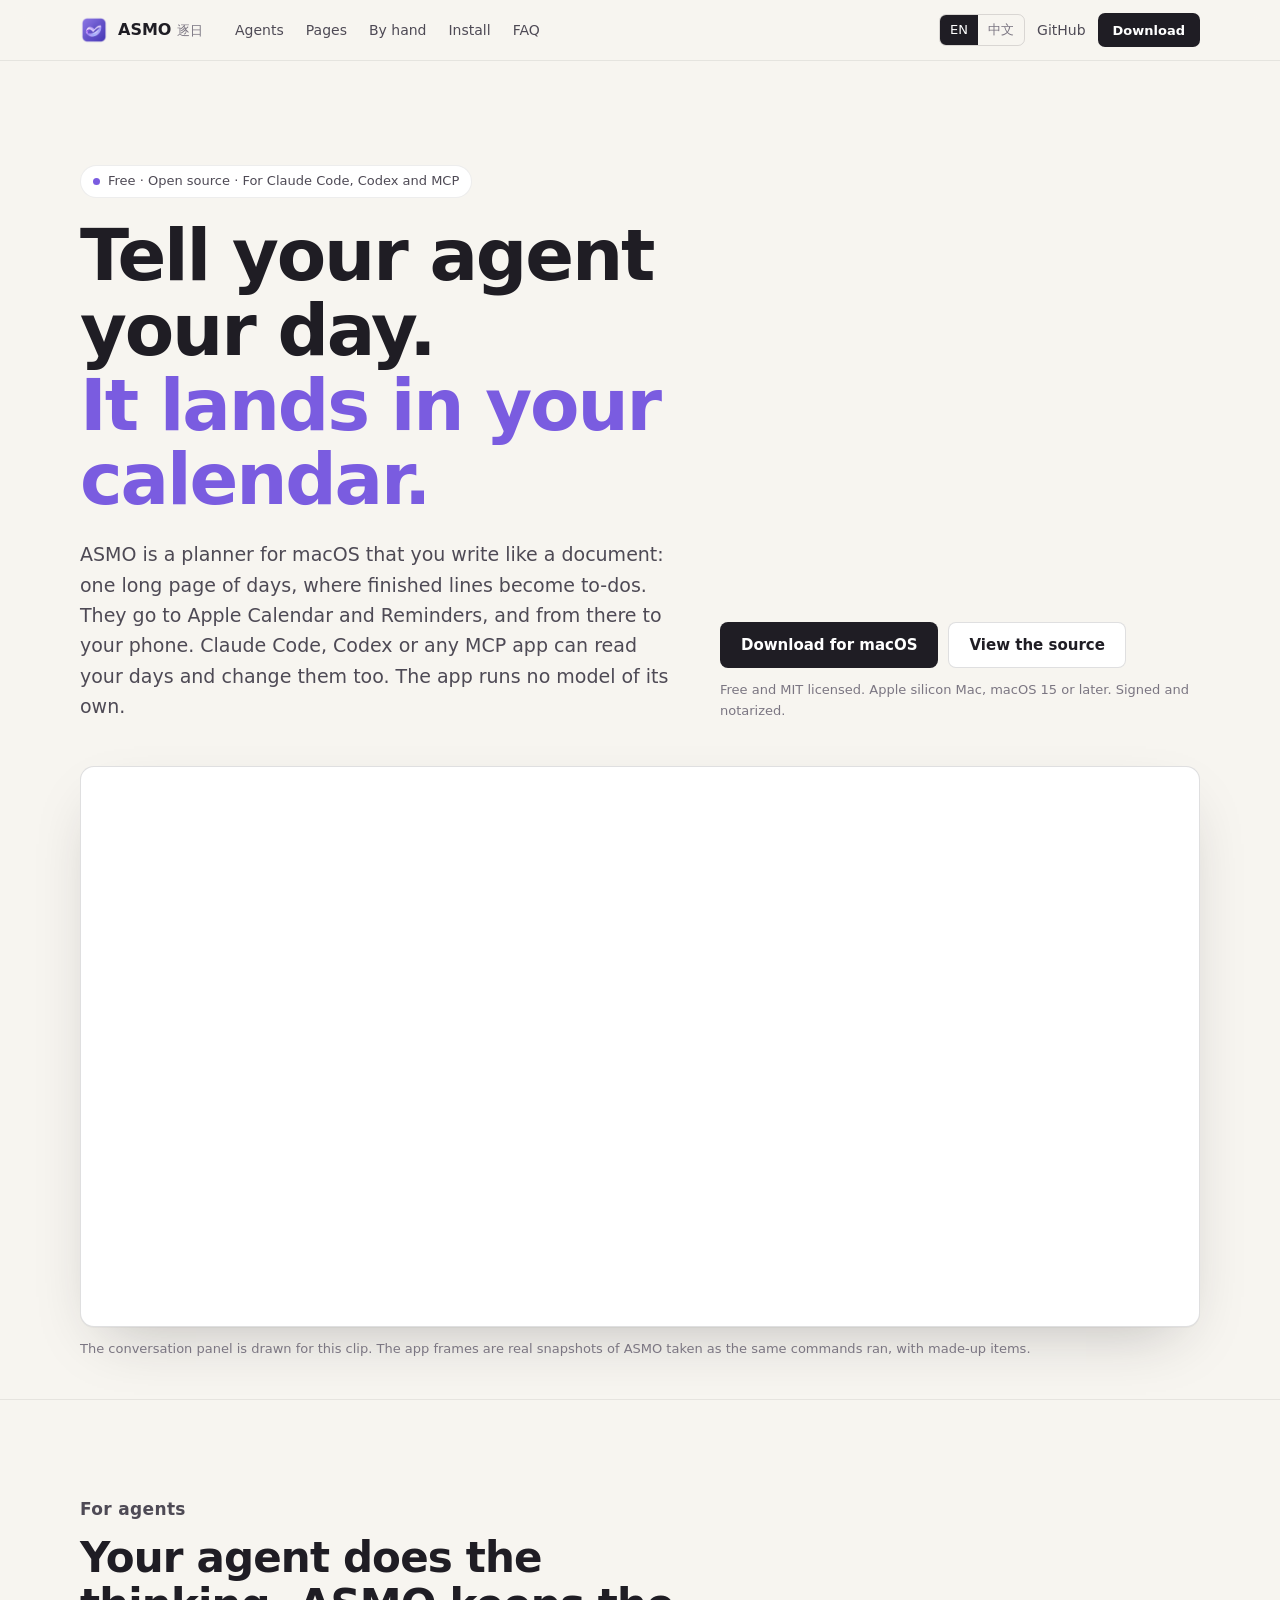
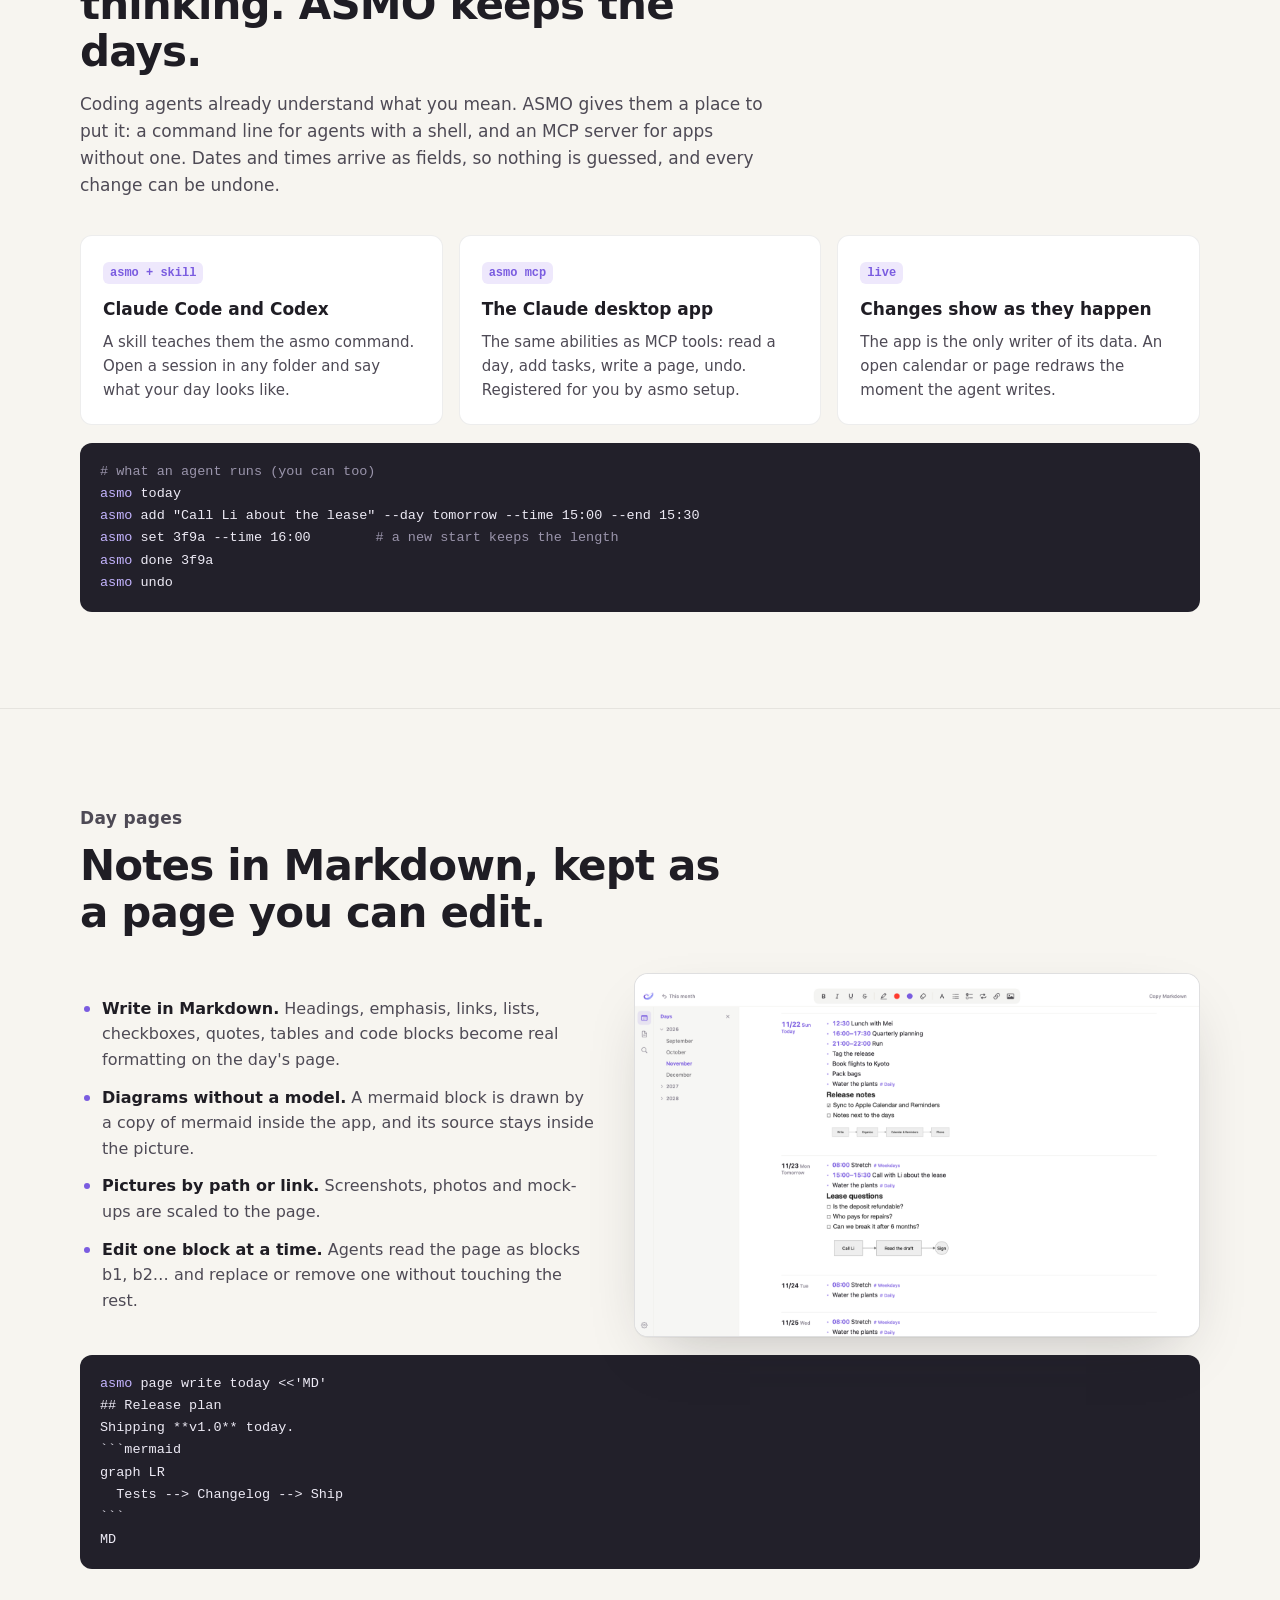
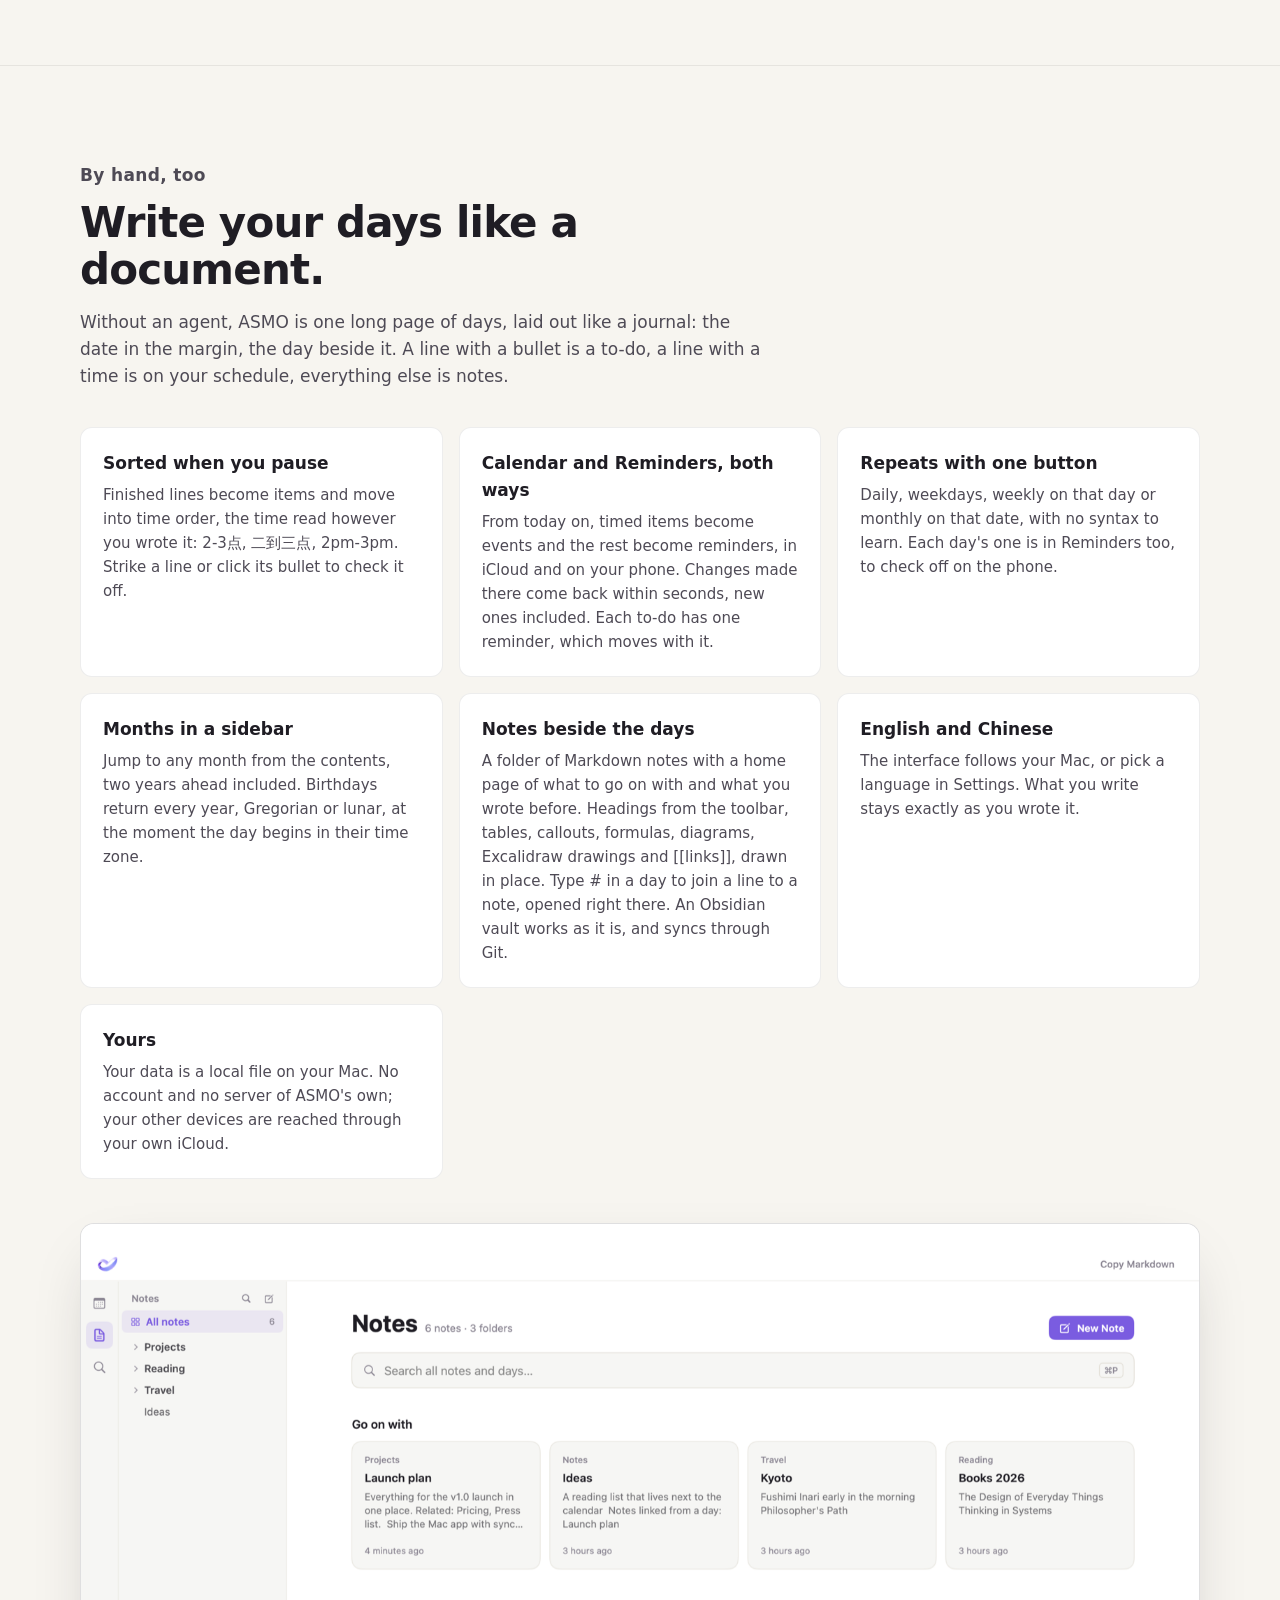
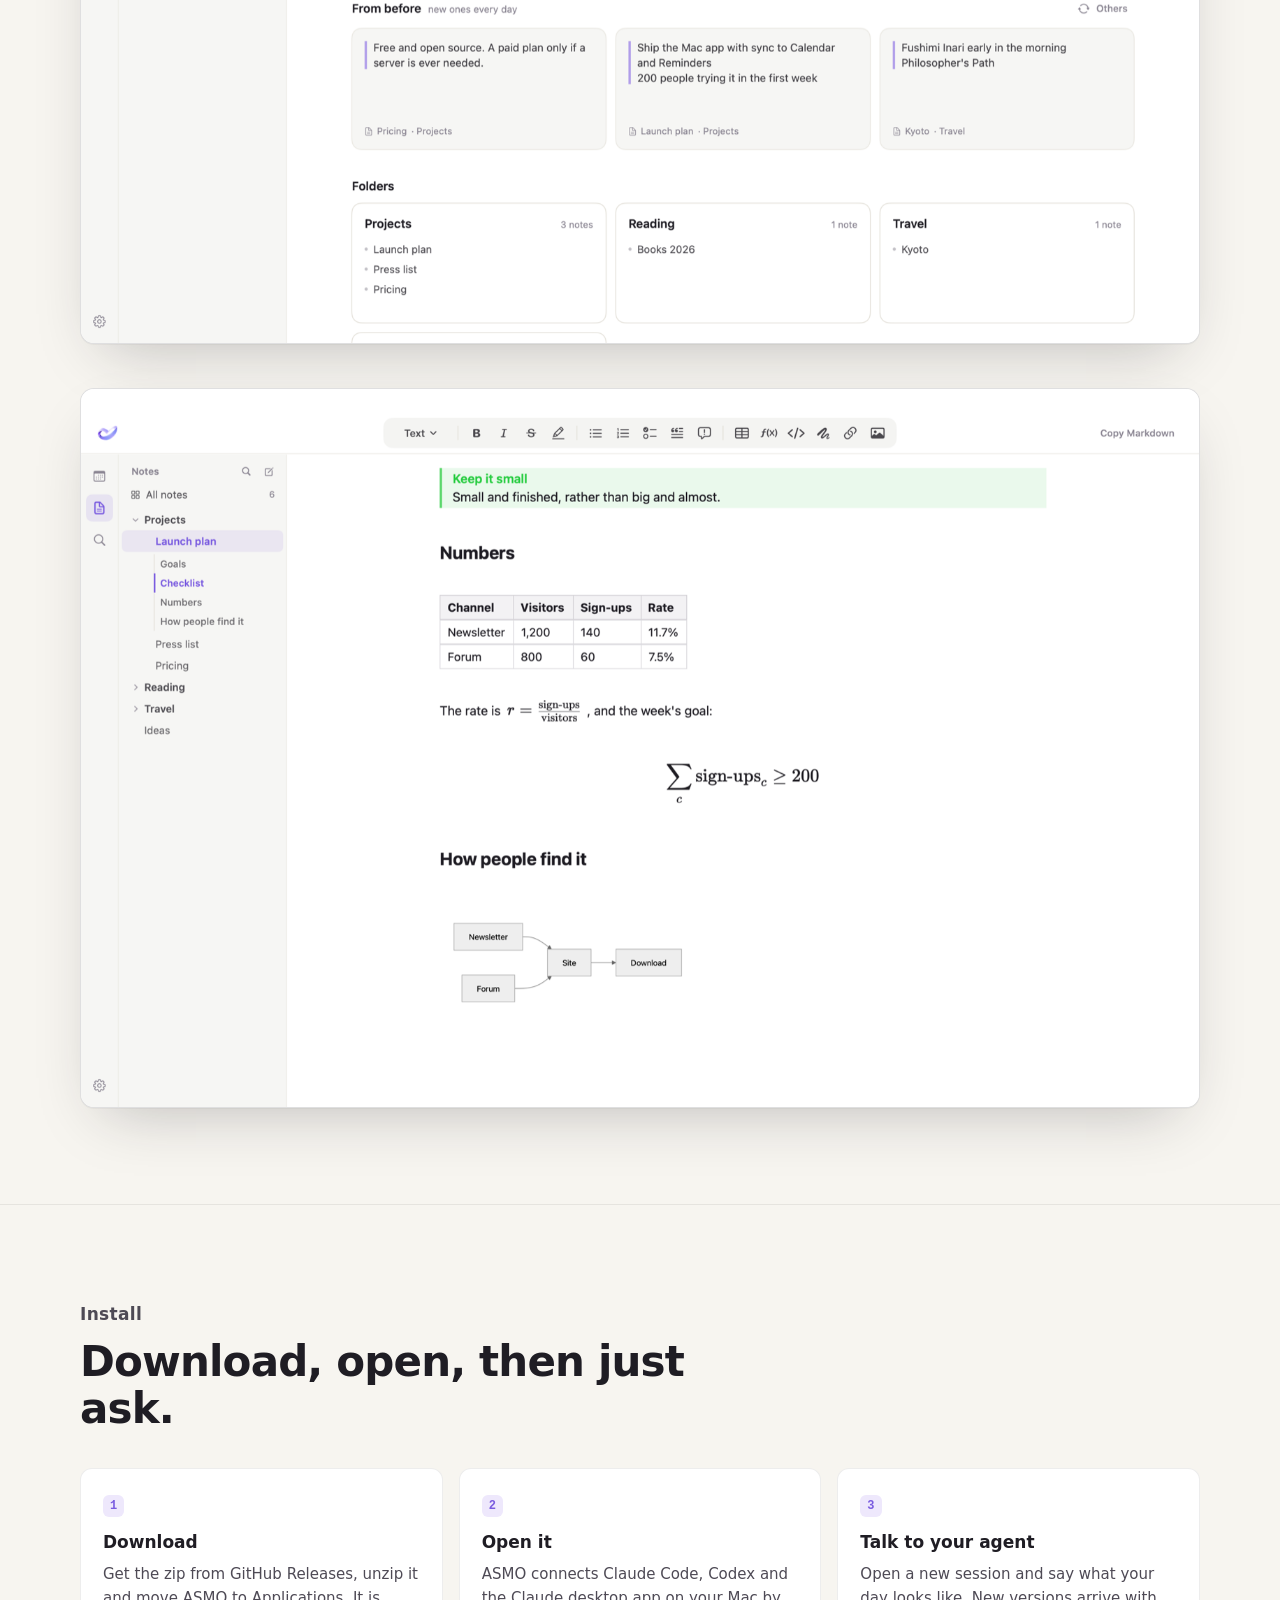
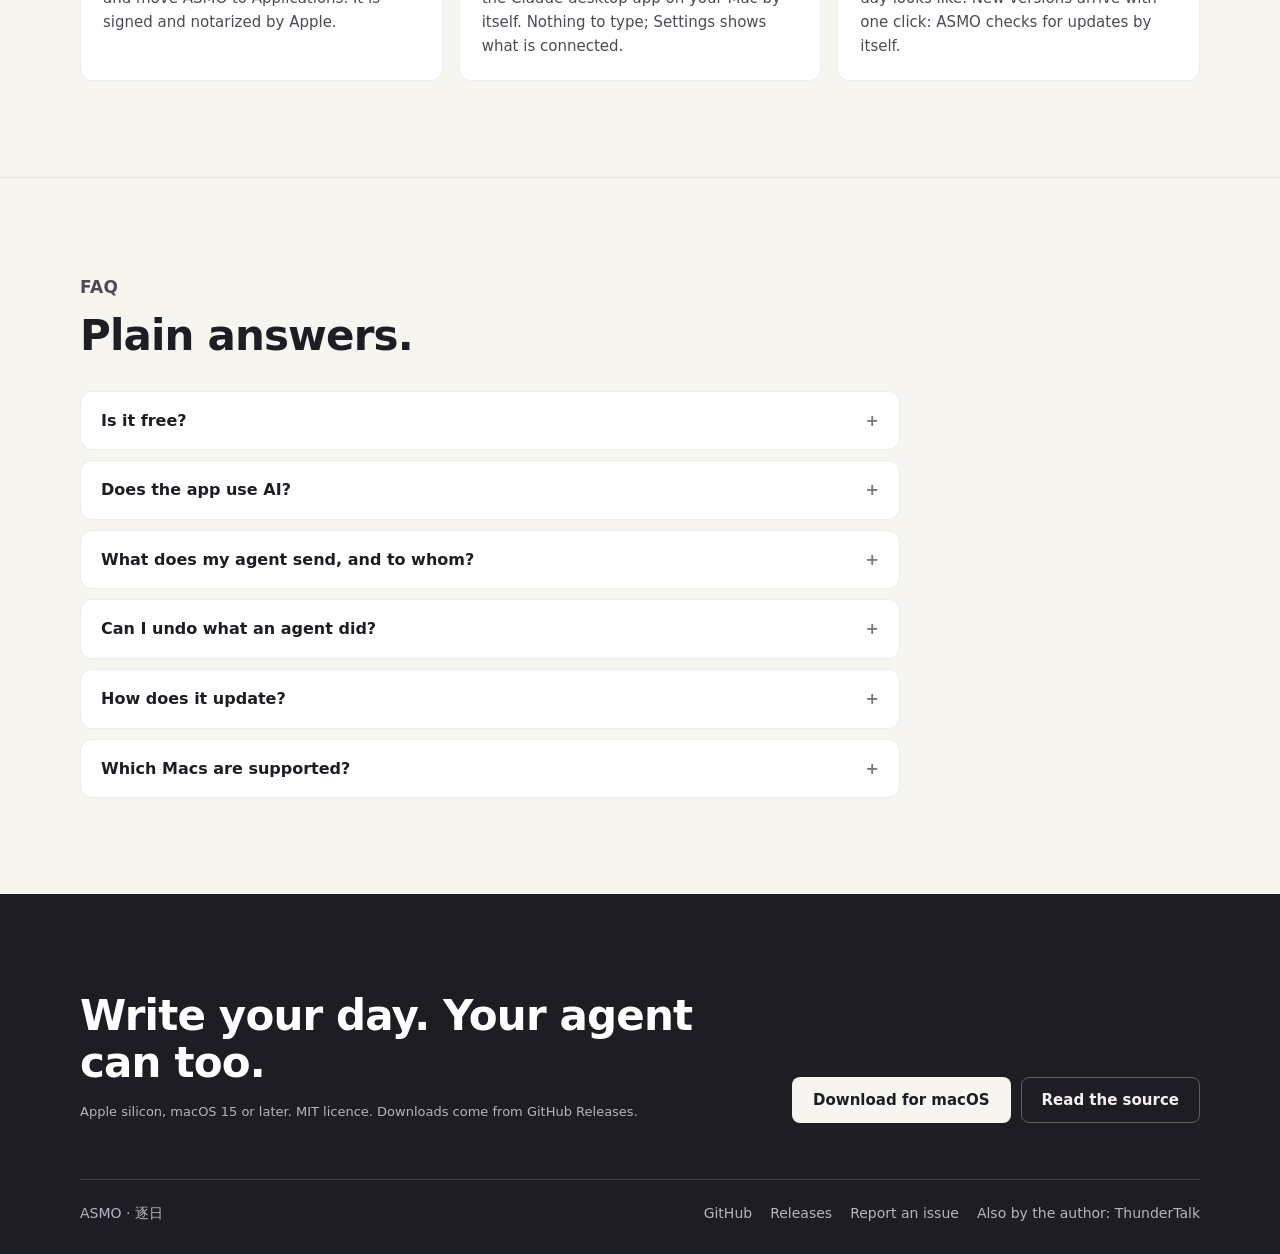
==== docs/index.html @ d94d0963 "Version 2.7 Co-Authored-By: Claude Opus 5.5 <noreply@anthropic.com>" ====
<!DOCTYPE html>
<html lang="en">
<head>
  <meta charset="UTF-8" />
  <meta name="viewport" content="width=device-width, initial-scale=1.0, viewport-fit=cover" />
  <meta name="theme-color" content="#F7F5F0" />
  <meta name="color-scheme" content="light" />

  <title>ASMO · 逐日 — the planner your coding agent can use</title>
  <meta name="description" content="ASMO (逐日) is a free, open-source planner for macOS that you write like a document and that Claude Code, Codex and other agents can read and change through a command line and an MCP server. To-dos sync both ways with Apple Calendar and Reminders. No account, no server of its own, no model inside the app." />
  <link rel="canonical" href="https://realallensong.github.io/ASMO/" />
  <meta name="robots" content="index, follow" />

  <meta property="og:type" content="website" />
  <meta property="og:url" content="https://realallensong.github.io/ASMO/" />
  <meta property="og:locale" content="en_US" />
  <meta property="og:locale:alternate" content="zh_CN" />
  <meta property="og:title" content="ASMO · 逐日 — the planner your coding agent can use" />
  <meta property="og:description" content="Write your days like a document, or tell Claude Code or Codex. To-dos land in Apple Calendar and Reminders, and on your phone. Free and open source for macOS." />
  <meta property="og:image" content="https://realallensong.github.io/ASMO/assets/og.png" />
  <meta property="og:image:width" content="1200" />
  <meta property="og:image:height" content="630" />
  <meta name="twitter:card" content="summary_large_image" />
  <meta name="twitter:title" content="ASMO · 逐日 — the planner your coding agent can use" />
  <meta name="twitter:description" content="A free, open-source macOS planner written like a document, synced with Apple Calendar and Reminders, with a CLI and an MCP server for agents." />
  <meta name="twitter:image" content="https://realallensong.github.io/ASMO/assets/og.png" />

  <link rel="icon" type="image/png" href="assets/icon.png" />
  <link rel="apple-touch-icon" href="assets/icon.png" />

  <script type="application/ld+json">
  {
    "@context": "https://schema.org",
    "@type": "SoftwareApplication",
    "name": "ASMO (逐日)",
    "operatingSystem": "macOS",
    "applicationCategory": "ProductivityApplication",
    "description": "A free, open-source calendar and to-do list for macOS that coding agents can read and change through the asmo command line and an MCP server.",
    "url": "https://realallensong.github.io/ASMO/",
    "downloadUrl": "https://github.com/realAllenSong/ASMO/releases/latest",
    "license": "https://opensource.org/licenses/MIT",
    "offers": { "@type": "Offer", "price": "0", "priceCurrency": "USD" },
    "author": { "@type": "Person", "name": "Allen Song", "url": "https://github.com/realAllenSong" },
    "sameAs": ["https://github.com/realAllenSong/ASMO"]
  }
  </script>

  <style>
    :root {
      --bg: #F7F5F0;
      --card: #FFFFFF;
      --well: #EFECE5;
      --ink: #1F1D24;
      --t2: #4E4A55;
      --t3: #7B7682;
      --line-1: rgba(31,29,36,0.08);
      --line-2: rgba(31,29,36,0.14);
      --accent: #7A5CE0;
      --accent-soft: #EEE8FC;
      --sans: -apple-system, BlinkMacSystemFont, "SF Pro Text", "Helvetica Neue", "PingFang SC", "Segoe UI", system-ui, sans-serif;
      --serif: Charter, "Iowan Old Style", Georgia, "Songti SC", "STSong", serif;
      --mono: "SF Mono", ui-monospace, Menlo, Consolas, monospace;
      --gutter: clamp(16px, 5vw, 48px);
    }
    * { box-sizing: border-box; margin: 0; padding: 0; }
    html { scroll-behavior: smooth; scroll-padding-top: 76px; -webkit-text-size-adjust: 100%; }
    body { background: var(--bg); color: var(--ink); font: 400 16px/1.6 var(--sans); -webkit-font-smoothing: antialiased; overflow-x: clip; }
    ::selection { background: var(--accent-soft); }
    a { color: inherit; }
    img, video { max-width: 100%; height: auto; display: block; }
    .hero-row > *, .split > *, .grid > *, .close-row > * { min-width: 0; }
    pre { max-width: 100%; }
    button { font: inherit; color: inherit; cursor: pointer; background: none; border: 0; }
    :focus-visible { outline: 2px solid var(--accent); outline-offset: 3px; border-radius: 4px; }
    .wrap { width: min(1120px, calc(100% - 2 * var(--gutter))); margin-inline: auto; }
    code, .mono { font-family: var(--mono); font-size: 0.92em; }

    .btn { display: inline-flex; align-items: center; justify-content: center; gap: 9px; height: 46px; padding: 0 20px;
      border-radius: 8px; border: 1px solid transparent; font: 600 15px/1 var(--sans); text-decoration: none; white-space: nowrap; }
    .btn-sm { height: 34px; padding: 0 14px; font-size: 13px; border-radius: 7px; }
    .btn-ink { background: var(--ink); color: #fff; }
    .btn-ink:hover { background: #33303b; }
    .btn-line { background: var(--card); border-color: var(--line-2); }
    .btn-line:hover { border-color: rgba(31,29,36,0.3); }

    .nav { position: sticky; top: 0; z-index: 20; background: rgba(247,245,240,0.86); backdrop-filter: saturate(1.4) blur(12px);
      -webkit-backdrop-filter: saturate(1.4) blur(12px); border-bottom: 1px solid var(--line-1); }
    .nav-in { display: flex; align-items: center; gap: 24px; height: 60px; }
    .brand { display: flex; align-items: center; gap: 10px; font-weight: 700; text-decoration: none; }
    .brand img { width: 28px; height: 28px; border-radius: 7px; }
    .brand small { font-weight: 500; color: var(--t3); }
    .links { display: flex; gap: 22px; margin-left: 8px; }
    .links a { text-decoration: none; color: var(--t2); font-size: 14px; }
    .links a:hover { color: var(--ink); }
    .nav-r { margin-left: auto; display: flex; align-items: center; gap: 12px; }
    .lang { display: flex; border: 1px solid var(--line-2); border-radius: 7px; overflow: hidden; }
    .lang button { padding: 5px 10px; font-size: 13px; color: var(--t3); }
    .lang button[aria-pressed="true"] { background: var(--ink); color: #fff; }
    .gh { font-size: 14px; color: var(--t2); text-decoration: none; }
    @media (max-width: 820px) { .links, .gh { display: none; } }
    @media (max-width: 480px) { .brand small { display: none; } .nav-in { gap: 12px; } .nav-r { gap: 8px; } }

    .hero { padding: clamp(48px, 9vw, 104px) 0 40px; }
    .eyebrow { display: inline-flex; gap: 8px; align-items: center; font-size: 13px; color: var(--t2); background: var(--card);
      border: 1px solid var(--line-1); border-radius: 999px; padding: 5px 12px; }
    .eyebrow i { width: 7px; height: 7px; border-radius: 50%; background: var(--accent); }
    h1 { font: 700 clamp(38px, 6.4vw, 72px)/1.04 var(--sans); letter-spacing: -0.03em; margin: 20px 0 22px; max-width: 15ch; }
    h1 em { display: block; font-style: normal; color: var(--accent); }
    .hero-row { display: grid; grid-template-columns: 1.25fr 1fr; gap: 40px; align-items: end; }
    .lede { font-size: clamp(17px, 1.6vw, 19px); color: var(--t2); max-width: 56ch; }
    .cta { display: flex; flex-direction: column; gap: 12px; align-items: flex-start; }
    .cta-btns { display: flex; gap: 10px; flex-wrap: wrap; }
    .fine { font-size: 13px; color: var(--t3); }
    @media (max-width: 820px) { .hero-row { grid-template-columns: 1fr; gap: 24px; } }
    .shot { margin-top: 44px; border-radius: 14px; overflow: hidden; border: 1px solid var(--line-2);
      box-shadow: 0 1px 0 rgba(31,29,36,0.04), 0 24px 60px -24px rgba(31,29,36,0.28); background: var(--card); }
    figcaption { font-size: 13px; color: var(--t3); margin-top: 12px; }

    .sec { padding: clamp(56px, 8vw, 96px) 0; border-top: 1px solid var(--line-1); }
    .kicker { font-size: 13px; font-weight: 600; color: var(--accent); letter-spacing: 0.02em; }
    h2 { font: 700 clamp(28px, 3.6vw, 42px)/1.12 var(--sans); letter-spacing: -0.02em; margin: 10px 0 16px; max-width: 22ch; }
    .sec > .wrap > p { color: var(--t2); max-width: 64ch; font-size: 17px; }
    .grid { display: grid; grid-template-columns: repeat(3, 1fr); gap: 16px; margin-top: 36px; }
    .grid.two { grid-template-columns: 1fr 1fr; }
    @media (max-width: 900px) { .grid, .grid.two { grid-template-columns: 1fr; } }
    .card { background: var(--card); border: 1px solid var(--line-1); border-radius: 12px; padding: 22px; }
    .card h3 { font-size: 17px; margin-bottom: 6px; }
    .card p { color: var(--t2); font-size: 15px; }
    .step { font: 600 12px/1 var(--mono); color: var(--accent); background: var(--accent-soft); border-radius: 6px; padding: 5px 7px; display: inline-block; margin-bottom: 12px; }
    pre { background: #22202a; color: #EDEAF5; border-radius: 12px; padding: 18px 20px; overflow-x: auto; font: 13.5px/1.65 var(--mono); margin-top: 18px; }
    pre .c { color: #9A94AB; }
    pre .k { color: #C4B4FF; }
    .split { display: grid; grid-template-columns: 1fr 1.1fr; gap: 40px; align-items: center; margin-top: 36px; }
    @media (max-width: 900px) { .split { grid-template-columns: 1fr; } }
    .list { list-style: none; display: grid; gap: 12px; }
    .list li { padding-left: 22px; position: relative; color: var(--t2); }
    .list li::before { content: ""; position: absolute; left: 4px; top: 10px; width: 6px; height: 6px; border-radius: 50%; background: var(--accent); }
    .list b { color: var(--ink); }

    details { background: var(--card); border: 1px solid var(--line-1); border-radius: 12px; padding: 16px 20px; }
    details + details { margin-top: 10px; }
    summary { cursor: pointer; font-weight: 600; list-style: none; }
    summary::-webkit-details-marker { display: none; }
    summary::after { content: "+"; float: right; color: var(--t3); }
    details[open] summary::after { content: "–"; }
    details p { color: var(--t2); margin-top: 10px; }
    .faq { margin-top: 32px; max-width: 820px; }

    .close { background: var(--ink); color: #F4F0F6; padding: clamp(56px, 8vw, 88px) 0 32px; }
    .close h2 { color: #fff; }
    .close .fine { color: #B8B2C4; }
    .close .btn-ink { background: #F7F5F0; color: var(--ink); }
    .close .btn-line { background: transparent; color: #F4F0F6; border-color: rgba(244,240,246,0.3); }
    .close-row { display: flex; justify-content: space-between; align-items: flex-end; gap: 28px; flex-wrap: wrap; }
    .foot { display: flex; justify-content: space-between; gap: 20px; flex-wrap: wrap; margin-top: 56px; padding-top: 22px;
      border-top: 1px solid rgba(244,240,246,0.14); font-size: 14px; color: #B8B2C4; }
    .foot nav { display: flex; gap: 18px; flex-wrap: wrap; }
    .foot a { text-decoration: none; }
    .foot a:hover { color: #fff; }
  </style>
</head>
<body>
  <header class="nav">
    <div class="wrap nav-in">
      <a class="brand" href="#top"><img src="assets/icon.png" alt="" /><span>ASMO <small>逐日</small></span></a>
      <nav class="links" aria-label="Sections">
        <a href="#agents" data-i18n="nav.agents">Agents</a>
        <a href="#pages" data-i18n="nav.pages">Pages</a>
        <a href="#calendar" data-i18n="nav.calendar">By hand</a>
        <a href="#install" data-i18n="nav.install">Install</a>
        <a href="#faq" data-i18n="nav.faq">FAQ</a>
      </nav>
      <div class="nav-r">
        <div class="lang" role="group" aria-label="Language / 语言">
          <button type="button" data-lang="en" aria-pressed="true">EN</button>
          <button type="button" data-lang="zh" aria-pressed="false" lang="zh-CN">中文</button>
        </div>
        <a class="gh" href="https://github.com/realAllenSong/ASMO" rel="noopener">GitHub</a>
        <a class="btn btn-ink btn-sm" href="https://github.com/realAllenSong/ASMO/releases/latest" rel="noopener" data-i18n="nav.dl">Download</a>
      </div>
    </div>
  </header>
  <div id="top"></div>

  <main>
    <section class="hero wrap">
      <p class="eyebrow"><i aria-hidden="true"></i><span data-i18n="hero.eyebrow">Free · Open source · For Claude Code, Codex and MCP</span></p>
      <h1><span data-i18n="hero.h1a">Tell your agent your day.</span><em data-i18n="hero.h1b">It lands in your calendar.</em></h1>
      <div class="hero-row">
        <p class="lede" data-i18n="hero.lede">ASMO is a planner for macOS that you write like a document: one long page of days, where finished lines become to-dos. They go to Apple Calendar and Reminders, and from there to your phone. Claude Code, Codex or any MCP app can read your days and change them too. The app runs no model of its own.</p>
        <div class="cta">
          <div class="cta-btns">
            <a class="btn btn-ink" href="https://github.com/realAllenSong/ASMO/releases/latest" rel="noopener" data-i18n="hero.cta1">Download for macOS</a>
            <a class="btn btn-line" href="https://github.com/realAllenSong/ASMO" rel="noopener" data-i18n="hero.cta2">View the source</a>
          </div>
          <p class="fine" data-i18n="hero.fine">Free and MIT licensed. Apple silicon Mac, macOS 15 or later. Signed and notarized.</p>
        </div>
      </div>
      <figure>
        <video class="shot" src="assets/demo.mp4" width="1600" height="698" autoplay muted loop playsinline aria-label="An agent conversation on the left; on the right ASMO's document updates as the agent adds a run, a call and a page of questions"></video>
        <figcaption data-i18n="hero.cap">The conversation panel is drawn for this clip. The app frames are real snapshots of ASMO taken as the same commands ran, with made-up items.</figcaption>
      </figure>
    </section>

    <section class="sec" id="agents">
      <div class="wrap">
        <p class="kicker" data-i18n="ag.kicker">For agents</p>
        <h2 data-i18n="ag.h2">Your agent does the thinking. ASMO keeps the days.</h2>
        <p data-i18n="ag.p">Coding agents already understand what you mean. ASMO gives them a place to put it: a command line for agents with a shell, and an MCP server for apps without one. Dates and times arrive as fields, so nothing is guessed, and every change can be undone.</p>
        <div class="grid">
          <div class="card"><span class="step">asmo + skill</span><h3 data-i18n="ag.c1h">Claude Code and Codex</h3><p data-i18n="ag.c1p">A skill teaches them the asmo command. Open a session in any folder and say what your day looks like.</p></div>
          <div class="card"><span class="step">asmo mcp</span><h3 data-i18n="ag.c2h">The Claude desktop app</h3><p data-i18n="ag.c2p">The same abilities as MCP tools: read a day, add tasks, write a page, undo. Registered for you by asmo setup.</p></div>
          <div class="card"><span class="step">live</span><h3 data-i18n="ag.c3h">Changes show as they happen</h3><p data-i18n="ag.c3p">The app is the only writer of its data. An open calendar or page redraws the moment the agent writes.</p></div>
        </div>
<pre><span class="c"># what an agent runs (you can too)</span>
<span class="k">asmo</span> today
<span class="k">asmo</span> add "Call Li about the lease" --day tomorrow --time 15:00 --end 15:30
<span class="k">asmo</span> set 3f9a --time 16:00        <span class="c"># a new start keeps the length</span>
<span class="k">asmo</span> done 3f9a
<span class="k">asmo</span> undo</pre>
      </div>
    </section>

    <section class="sec" id="pages">
      <div class="wrap">
        <p class="kicker" data-i18n="pg.kicker">Day pages</p>
        <h2 data-i18n="pg.h2">Notes in Markdown, kept as a page you can edit.</h2>
        <div class="split">
          <ul class="list">
            <li data-i18n="pg.l1"><b>Write in Markdown.</b> Headings, emphasis, links, lists, checkboxes, quotes, tables and code blocks become real formatting on the day's page.</li>
            <li data-i18n="pg.l2"><b>Diagrams without a model.</b> A mermaid block is drawn by a copy of mermaid inside the app, and its source stays inside the picture.</li>
            <li data-i18n="pg.l3"><b>Pictures by path or link.</b> Screenshots, photos and mock-ups are scaled to the page.</li>
            <li data-i18n="pg.l4"><b>Edit one block at a time.</b> Agents read the page as blocks b1, b2… and replace or remove one without touching the rest.</li>
          </ul>
          <img class="shot" src="assets/document.png" width="1600" height="1028" alt="ASMO's document: today's items with times and repeat tags, then a page of notes with a checklist and a diagram" style="margin-top:0" />
        </div>
<pre><span class="k">asmo</span> page write today &lt;&lt;'MD'
## Release plan
Shipping **v1.0** today.
```mermaid
graph LR
  Tests --&gt; Changelog --&gt; Ship
```
MD</pre>
      </div>
    </section>

    <section class="sec" id="calendar">
      <div class="wrap">
        <p class="kicker" data-i18n="ca.kicker">By hand, too</p>
        <h2 data-i18n="ca.h2">Write your days like a document.</h2>
        <p data-i18n="ca.p">Without an agent, ASMO is one long page of days, laid out like a journal: the date in the margin, the day beside it. A line with a bullet is a to-do, a line with a time is on your schedule, everything else is notes.</p>
        <div class="grid">
          <div class="card"><h3 data-i18n="ca.c1h">Sorted when you pause</h3><p data-i18n="ca.c1p">Finished lines become items and move into time order, the time read however you wrote it: 2-3点, 二到三点, 2pm-3pm. Strike a line or click its bullet to check it off.</p></div>
          <div class="card"><h3 data-i18n="ca.c4h">Calendar and Reminders, both ways</h3><p data-i18n="ca.c4p">From today on, timed items become events and the rest become reminders, in iCloud and on your phone. Changes made there come back within seconds, new ones included. Each to-do has one reminder, which moves with it.</p></div>
          <div class="card"><h3 data-i18n="ca.c2h">Repeats with one button</h3><p data-i18n="ca.c2p">Daily, weekdays, weekly on that day or monthly on that date, with no syntax to learn. Each day's one is in Reminders too, to check off on the phone.</p></div>
          <div class="card"><h3 data-i18n="ca.c3h">Months in a sidebar</h3><p data-i18n="ca.c3p">Jump to any month from the contents, two years ahead included. Birthdays return every year, Gregorian or lunar, at the moment the day begins in their time zone.</p></div>
          <div class="card"><h3 data-i18n="ca.c7h">Notes beside the days</h3><p data-i18n="ca.c7p">A folder of Markdown notes with a home page of what to go on with and what you wrote before. Headings from the toolbar, tables, callouts, formulas, diagrams, Excalidraw drawings and [[links]], drawn in place. Type # in a day to join a line to a note, opened right there. An Obsidian vault works as it is, and syncs through Git.</p></div>
          <div class="card"><h3 data-i18n="ca.c5h">English and Chinese</h3><p data-i18n="ca.c5p">The interface follows your Mac, or pick a language in Settings. What you write stays exactly as you wrote it.</p></div>
          <div class="card"><h3 data-i18n="ca.c6h">Yours</h3><p data-i18n="ca.c6p">Your data is a local file on your Mac. No account and no server of ASMO's own; your other devices are reached through your own iCloud.</p></div>
        </div>
        <img class="shot" src="assets/notes-home.png" width="1600" height="1028" loading="lazy" alt="The notes' home page: a search box for notes and days, the notes to go on with, a few lines from older notes, and every folder" />
        <img class="shot" src="assets/notes.png" width="1600" height="1028" loading="lazy" alt="A note with a callout, a table, formulas and a mermaid diagram drawn in place, its headings in the sidebar" />
      </div>
    </section>

    <section class="sec" id="install">
      <div class="wrap">
        <p class="kicker" data-i18n="in.kicker">Install</p>
        <h2 data-i18n="in.h2">Download, open, then just ask.</h2>
        <div class="grid">
          <div class="card"><span class="step">1</span><h3 data-i18n="in.s1h">Download</h3><p data-i18n="in.s1p">Get the zip from GitHub Releases, unzip it and move ASMO to Applications. It is signed and notarized by Apple.</p></div>
          <div class="card"><span class="step">2</span><h3 data-i18n="in.s2h">Open it</h3><p data-i18n="in.s2p">ASMO connects Claude Code, Codex and the Claude desktop app on your Mac by itself. Nothing to type; Settings shows what is connected.</p></div>
          <div class="card"><span class="step">3</span><h3 data-i18n="in.s3h">Talk to your agent</h3><p data-i18n="in.s3p">Open a new session and say what your day looks like. New versions arrive with one click: ASMO checks for updates by itself.</p></div>
        </div>
      </div>
    </section>

    <section class="sec" id="faq">
      <div class="wrap">
        <p class="kicker" data-i18n="fq.kicker">FAQ</p>
        <h2 data-i18n="fq.h2">Plain answers.</h2>
        <div class="faq">
          <details><summary data-i18n="fq.q1">Is it free?</summary><p data-i18n="fq.a1">Yes. ASMO is MIT licensed, with no account, subscription or usage limit. The source is on GitHub.</p></details>
          <details><summary data-i18n="fq.q2">Does the app use AI?</summary><p data-i18n="fq.a2">No model runs inside ASMO. The agent you already use does the understanding; ASMO stores exactly what it is told. Lines you write by hand are turned into dated items by date-and-time rules.</p></details>
          <details><summary data-i18n="fq.q3">What does my agent send, and to whom?</summary><p data-i18n="fq.a3">ASMO only receives commands on your Mac. What your agent sends to its own provider is between you and that agent.</p></details>
          <details><summary data-i18n="fq.q4">Can I undo what an agent did?</summary><p data-i18n="fq.a4">Yes. asmo undo (or the undo MCP tool) takes back the last change, and the ones before it, until the app is restarted.</p></details>
          <details><summary data-i18n="fq.q6">How does it update?</summary><p data-i18n="fq.a6">ASMO checks GitHub Releases after it opens and once a day. When a new version is out it asks; Update Now downloads it, checks the signature, replaces the app and reopens it. Your data is not touched.</p></details>
          <details><summary data-i18n="fq.q5">Which Macs are supported?</summary><p data-i18n="fq.a5">Apple silicon Macs with macOS 15 or later. On the iPhone, your items are in Calendar and Reminders; an iPhone app builds from the same source but doesn't sync directly yet.</p></details>
        </div>
      </div>
    </section>
  </main>

  <footer class="close">
    <div class="wrap">
      <div class="close-row">
        <div>
          <h2 data-i18n="cta.h">Write your day. Your agent can too.</h2>
          <p class="fine" data-i18n="cta.fine">Apple silicon, macOS 15 or later. MIT licence. Downloads come from GitHub Releases.</p>
        </div>
        <div class="cta-btns">
          <a class="btn btn-ink" href="https://github.com/realAllenSong/ASMO/releases/latest" rel="noopener" data-i18n="hero.cta1">Download for macOS</a>
          <a class="btn btn-line" href="https://github.com/realAllenSong/ASMO" rel="noopener" data-i18n="cta.src">Read the source</a>
        </div>
      </div>
      <div class="foot">
        <span>ASMO · 逐日</span>
        <nav aria-label="Footer">
          <a href="https://github.com/realAllenSong/ASMO" rel="noopener">GitHub</a>
          <a href="https://github.com/realAllenSong/ASMO/releases" rel="noopener" data-i18n="foot.rel">Releases</a>
          <a href="https://github.com/realAllenSong/ASMO/issues" rel="noopener" data-i18n="foot.issues">Report an issue</a>
          <a href="https://github.com/realAllenSong/ThunderTalk" rel="noopener" data-i18n="foot.tt">Also by the author: ThunderTalk</a>
        </nav>
      </div>
    </div>
  </footer>

  <script>
    (function () {
      "use strict";
      var ZH = {
        "nav.agents": "Agent", "nav.pages": "页面", "nav.calendar": "手写", "nav.install": "安装", "nav.faq": "常见问题", "nav.dl": "下载",
        "hero.eyebrow": "免费 · 开源 · 适用于 Claude Code、Codex 和 MCP",
        "hero.h1a": "把今天告诉你的 agent，", "hero.h1b": "它就落进你的日历。",
        "hero.lede": "逐日是一个像写文档一样用的 macOS 计划本：每一天排在同一页长文档里，写完的行变成待办，自动进 Apple 日历和提醒事项，手机上也能看到。Claude Code、Codex 或任何 MCP 应用也能读取和修改你的每一天。app 本身不运行任何模型。",
        "hero.cta1": "下载 macOS 版", "hero.cta2": "查看源码",
        "hero.fine": "免费，MIT 协议。需要 Apple 芯片的 Mac，macOS 15 或更高版本。已签名并经过 Apple 公证。",
        "hero.cap": "左边的对话面板是为这段视频绘制的。右边的 app 画面是同样的命令执行时逐日的真实快照，内容为虚构。",
        "ag.kicker": "给 agent 用", "ag.h2": "思考交给 agent，逐日负责记住每一天。",
        "ag.p": "coding agent 本来就懂你的意思。逐日给它一个落地的地方：有 shell 的 agent 用命令行，没有 shell 的应用用 MCP 服务。日期和时间按字段传入，不靠猜；每一次修改都能撤销。",
        "ag.c1h": "Claude Code 和 Codex", "ag.c1p": "一个 skill 教会它们使用 asmo 命令。在任意目录开一个会话，说出你今天的安排即可。",
        "ag.c2h": "Claude 桌面版", "ag.c2p": "同样的能力以 MCP 工具提供：读取某天、添加事项、写页面、撤销。asmo setup 会帮你注册。",
        "ag.c3h": "改动实时出现", "ag.c3p": "只有 app 写自己的数据。agent 一写入，打开着的日历或页面就会立刻刷新。",
        "pg.kicker": "每天的页面", "pg.h2": "用 Markdown 写笔记，保存成能继续编辑的页面。",
        "pg.l1": "<b>用 Markdown 写。</b>标题、强调、链接、列表、勾选框、引用、表格和代码块，都会变成当天页面上的真实格式。",
        "pg.l2": "<b>画图不需要模型。</b>mermaid 代码块由 app 自带的 mermaid 绘制，图表源码保存在图片里。",
        "pg.l3": "<b>图片用路径或链接。</b>截图、照片和设计稿会按页面宽度缩放。",
        "pg.l4": "<b>一次改一块。</b>agent 把页面读成 b1、b2……这样的块，可以只替换或删除其中一块。",
        "ca.kicker": "也能手写", "ca.h2": "像写文档一样写每一天。", "ca.p": "不用 agent 时，逐日就是一页长长的文档，排成日记的样子：日期在左边，那天的事在旁边。带圆点的一行是待办，带时间的一行进日程，其余都是笔记。",
        "ca.c1h": "停笔就整理", "ca.c1p": "写完的行变成事项并按时间排好，时间怎么写都认：2-3点、二到三点、2pm-3pm。划掉一行或点一下圆点就算完成。",
        "ca.c2h": "一个按钮设重复", "ca.c2p": "每天、工作日、每周这一天或每月这一号，不用学任何语法。每天那一条也在提醒事项里，可以在手机上勾掉。",
        "ca.c3h": "侧边栏按月跳转", "ca.c3p": "从目录跳到任何一个月，包括未来两年。生日每年自动出现，支持公历和农历，按对方时区那一天开始的时刻提醒。",
        "ca.c4h": "日历和提醒事项，双向同步", "ca.c4p": "从今天起，有时间的事项是日历日程，其余是提醒事项，通过 iCloud 到你的手机。在那边的修改几秒内就回来，新建的也会。每条待办只有一条提醒，顺延时跟着走。",
        "ca.c7h": "日程旁边就是笔记", "ca.c7p": "一个 Markdown 笔记文件夹，首页列出接着写的和以前写过的。工具栏设标题，表格、提示框、公式、图表、Excalidraw 画板和 [[链接]] 就地画出来。在日程里打 # 就能把一行连到笔记，就地打开。Obsidian 的笔记库直接能用，并通过 Git 同步。",
        "ca.c5h": "中文和英文", "ca.c5p": "界面跟随系统，也可以在设置里选语言。你写的内容保持原样，不会被翻译。",
        "ca.c6h": "数据是你的", "ca.c6p": "数据是你 Mac 上的一个本地文件。没有账号，逐日没有自己的服务器；到其他设备走的是你自己的 iCloud。",
        "in.kicker": "安装", "in.h2": "下载、打开，然后直接说。",
        "in.s1h": "下载", "in.s1p": "从 GitHub Releases 下载 zip，解压后把 逐日 拖进「应用程序」。已经过 Apple 签名和公证。",
        "in.s2h": "打开它", "in.s2p": "逐日会自己连好这台 Mac 上的 Claude Code、Codex 和 Claude 桌面版。什么都不用输入；设置里能看到连接状态。",
        "in.s3h": "跟 agent 说", "in.s3p": "开一个新会话，说出你今天的安排。新版本点一下就能装：逐日会自己检查更新。",
        "fq.kicker": "常见问题", "fq.h2": "直接回答。",
        "fq.q1": "免费吗？", "fq.a1": "免费。逐日采用 MIT 协议，没有账号、订阅或使用限制，源码在 GitHub 上。",
        "fq.q2": "app 用 AI 吗？", "fq.a2": "逐日内部不运行任何模型。理解由你已经在用的 agent 完成，逐日只按收到的内容原样保存。你手写的行，会按日期和时间规则变成带日期的事项。",
        "fq.q3": "我的 agent 会把什么发给谁？", "fq.a3": "逐日只在你的 Mac 上接收命令。你的 agent 把什么发给它的服务商，是你和那个 agent 之间的事。",
        "fq.q4": "agent 做的修改能撤销吗？", "fq.a4": "能。asmo undo（或 MCP 里的 undo 工具）撤回上一次修改，可以连续撤回，直到 app 重启为止。",
        "fq.q6": "怎么更新？", "fq.a6": "逐日打开后和之后每天会检查 GitHub Releases。有新版本时会询问你；立即更新会下载新版本、检查签名、替换 app 并重新打开。你的数据不受影响。",
        "fq.q5": "支持哪些 Mac？", "fq.a5": "macOS 15 及以上、Apple 芯片的 Mac。在 iPhone 上，你的事项在日历和提醒事项里；iPhone 版可以从同一份源码构建，但还不能直接同步。",
        "cta.h": "写下你的一天，agent 也能帮你写。", "cta.fine": "Apple 芯片，macOS 15 或更高版本。MIT 协议。下载来自 GitHub Releases。", "cta.src": "阅读源码",
        "foot.rel": "版本发布", "foot.issues": "报告问题", "foot.tt": "作者的另一个项目：ThunderTalk"
      };
      var EN = {};
      var nodes = Array.prototype.slice.call(document.querySelectorAll("[data-i18n]"));
      nodes.forEach(function (n) { EN[n.getAttribute("data-i18n")] = n.innerHTML; });
      function apply(lang) {
        nodes.forEach(function (n) {
          var key = n.getAttribute("data-i18n");
          var value = lang === "zh" ? ZH[key] : EN[key];
          if (value) n.innerHTML = value;
        });
        document.documentElement.lang = lang === "zh" ? "zh-CN" : "en";
        document.querySelectorAll(".lang button").forEach(function (b) { b.setAttribute("aria-pressed", String(b.dataset.lang === lang)); });
        try { localStorage.setItem("asmo-lang", lang); } catch (e) {}
      }
      document.querySelectorAll(".lang button").forEach(function (b) { b.addEventListener("click", function () { apply(b.dataset.lang); }); });
      var saved = null;
      try { saved = localStorage.getItem("asmo-lang"); } catch (e) {}
      apply(saved || (/^zh/i.test(navigator.language || "") ? "zh" : "en"));
    })();
  </script>
</body>
</html>
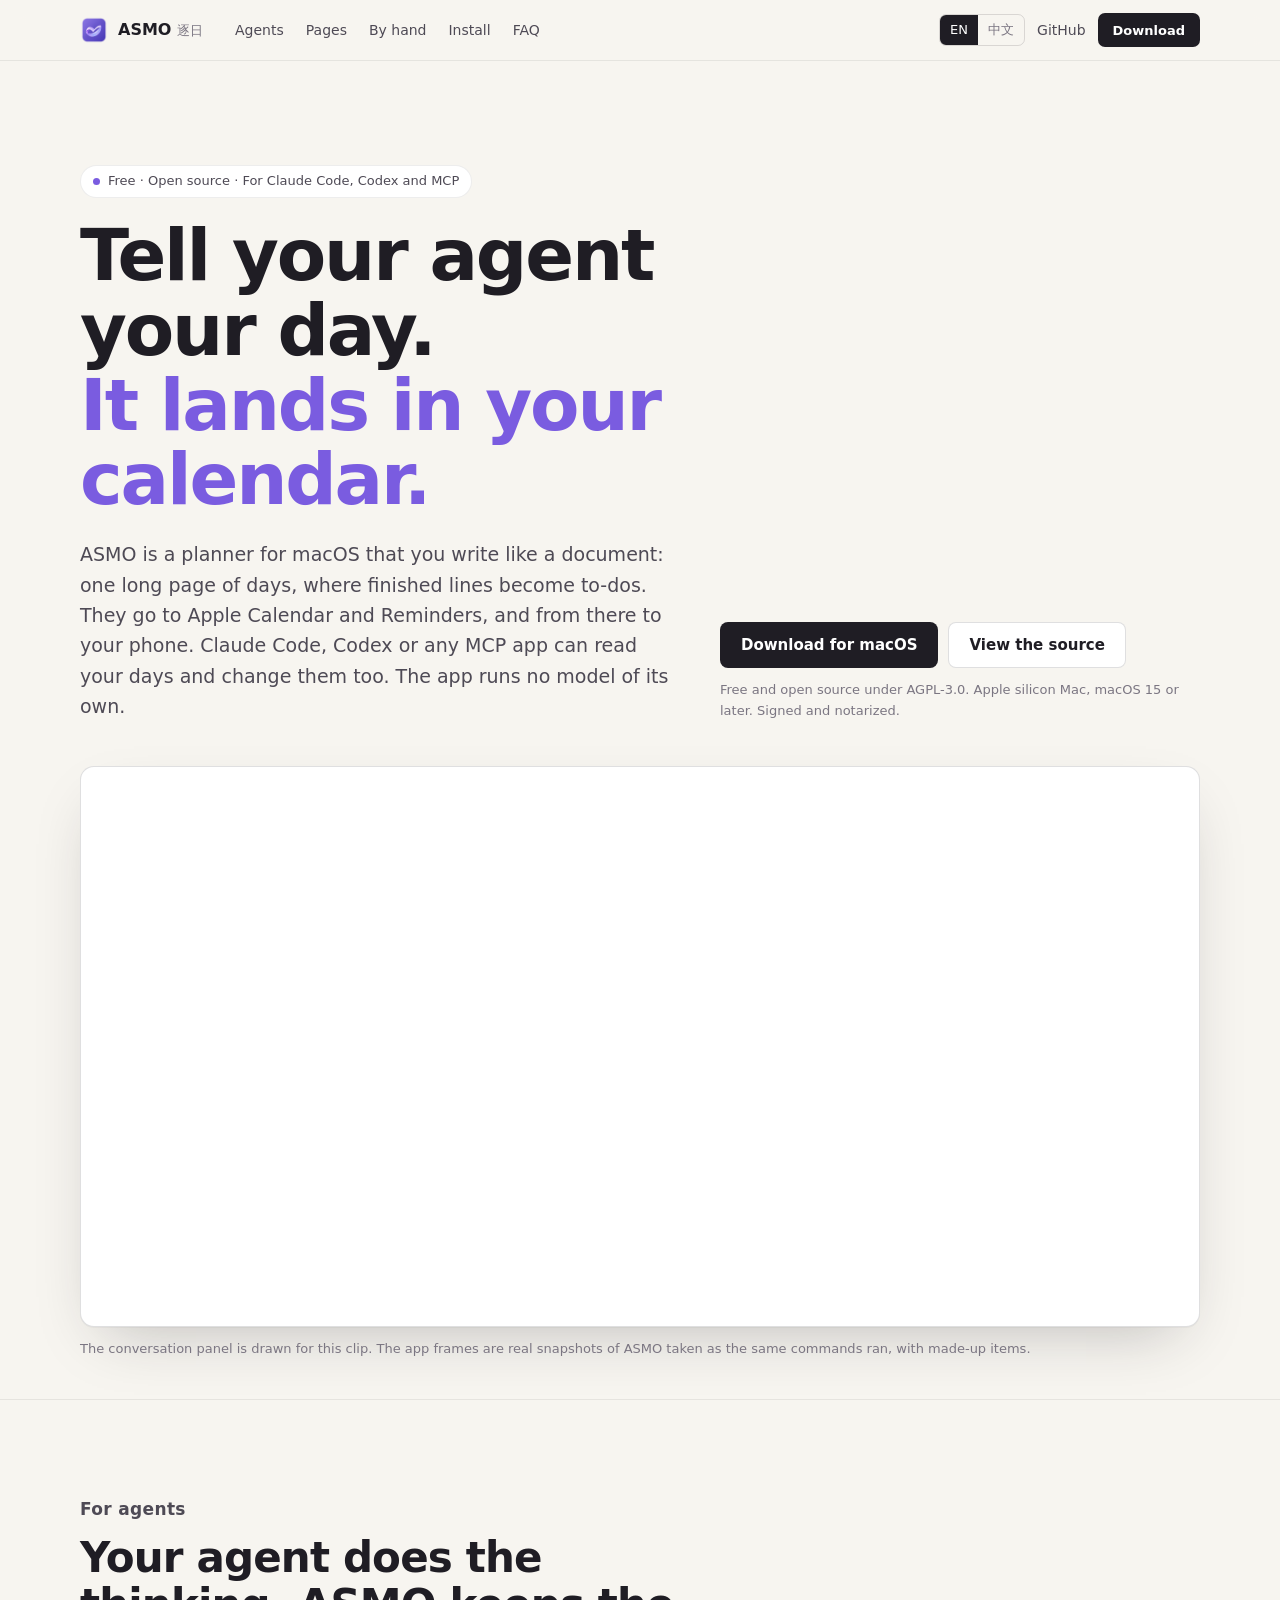
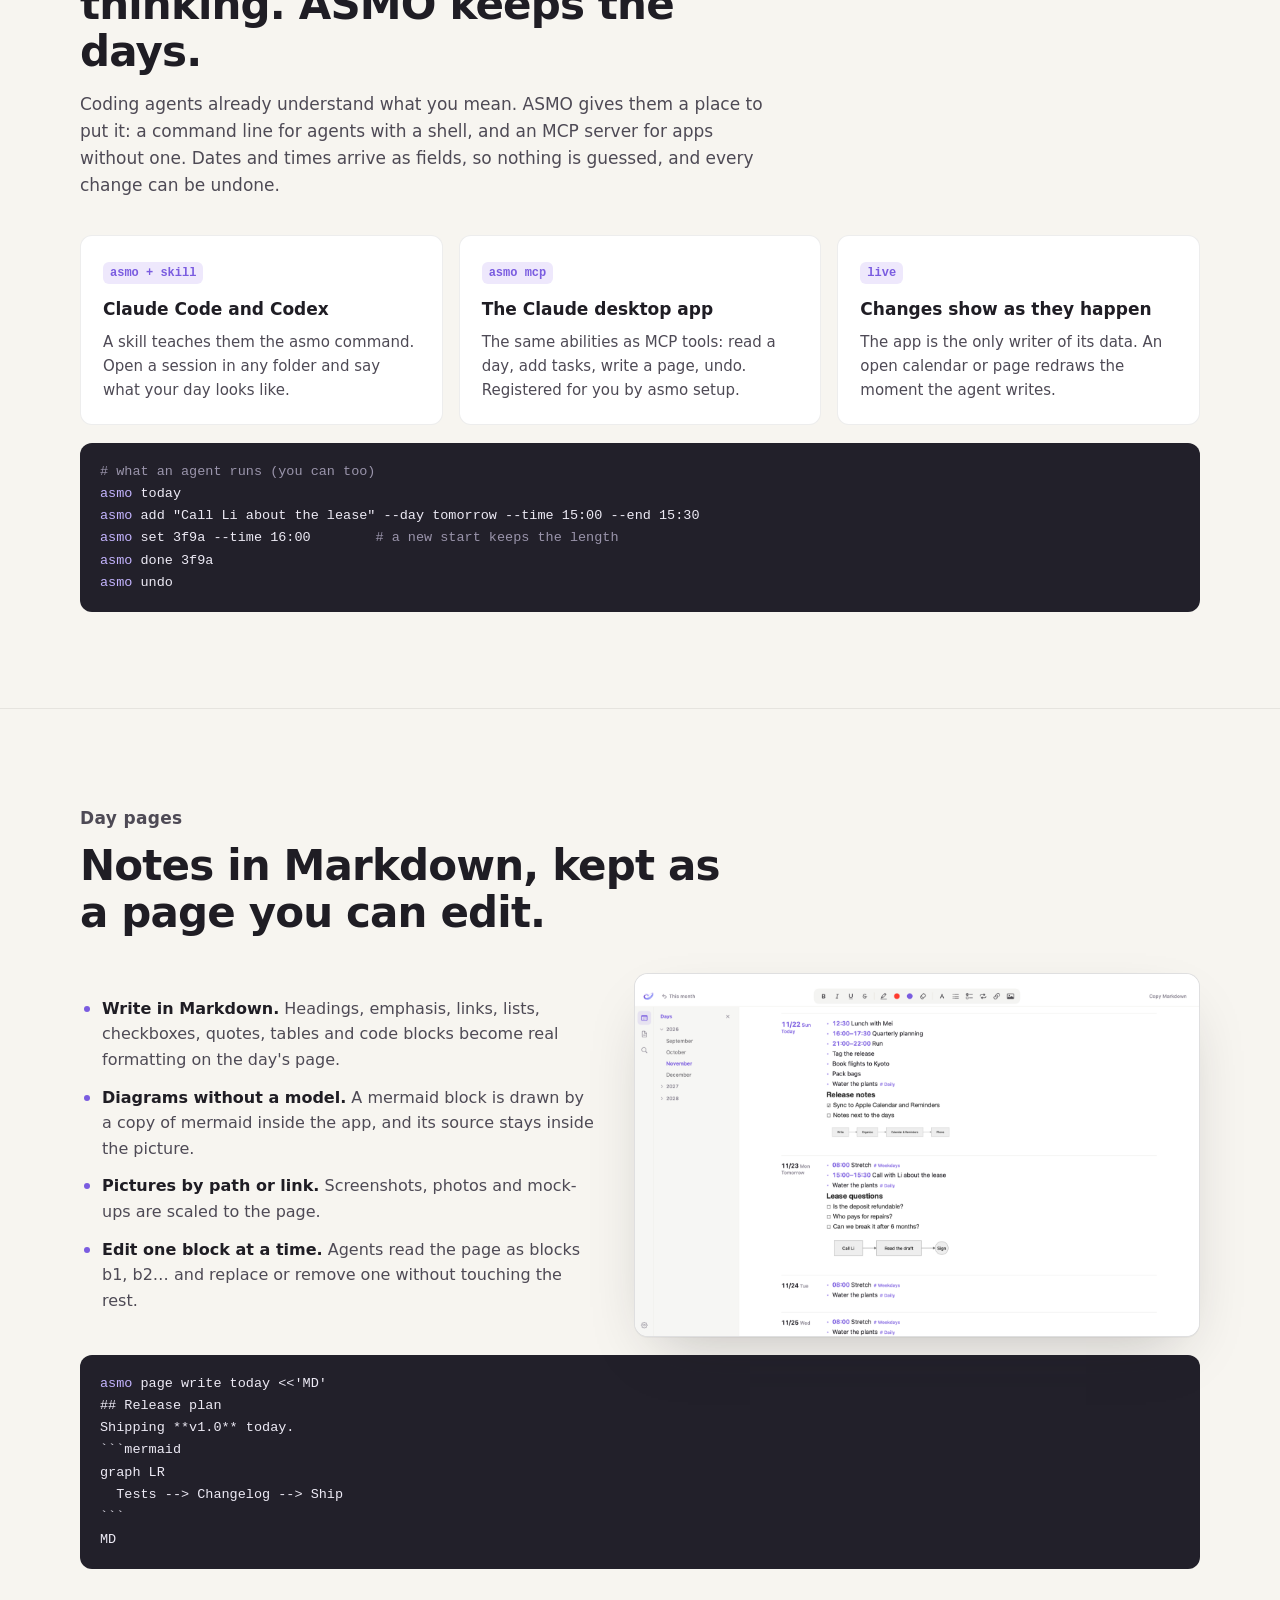
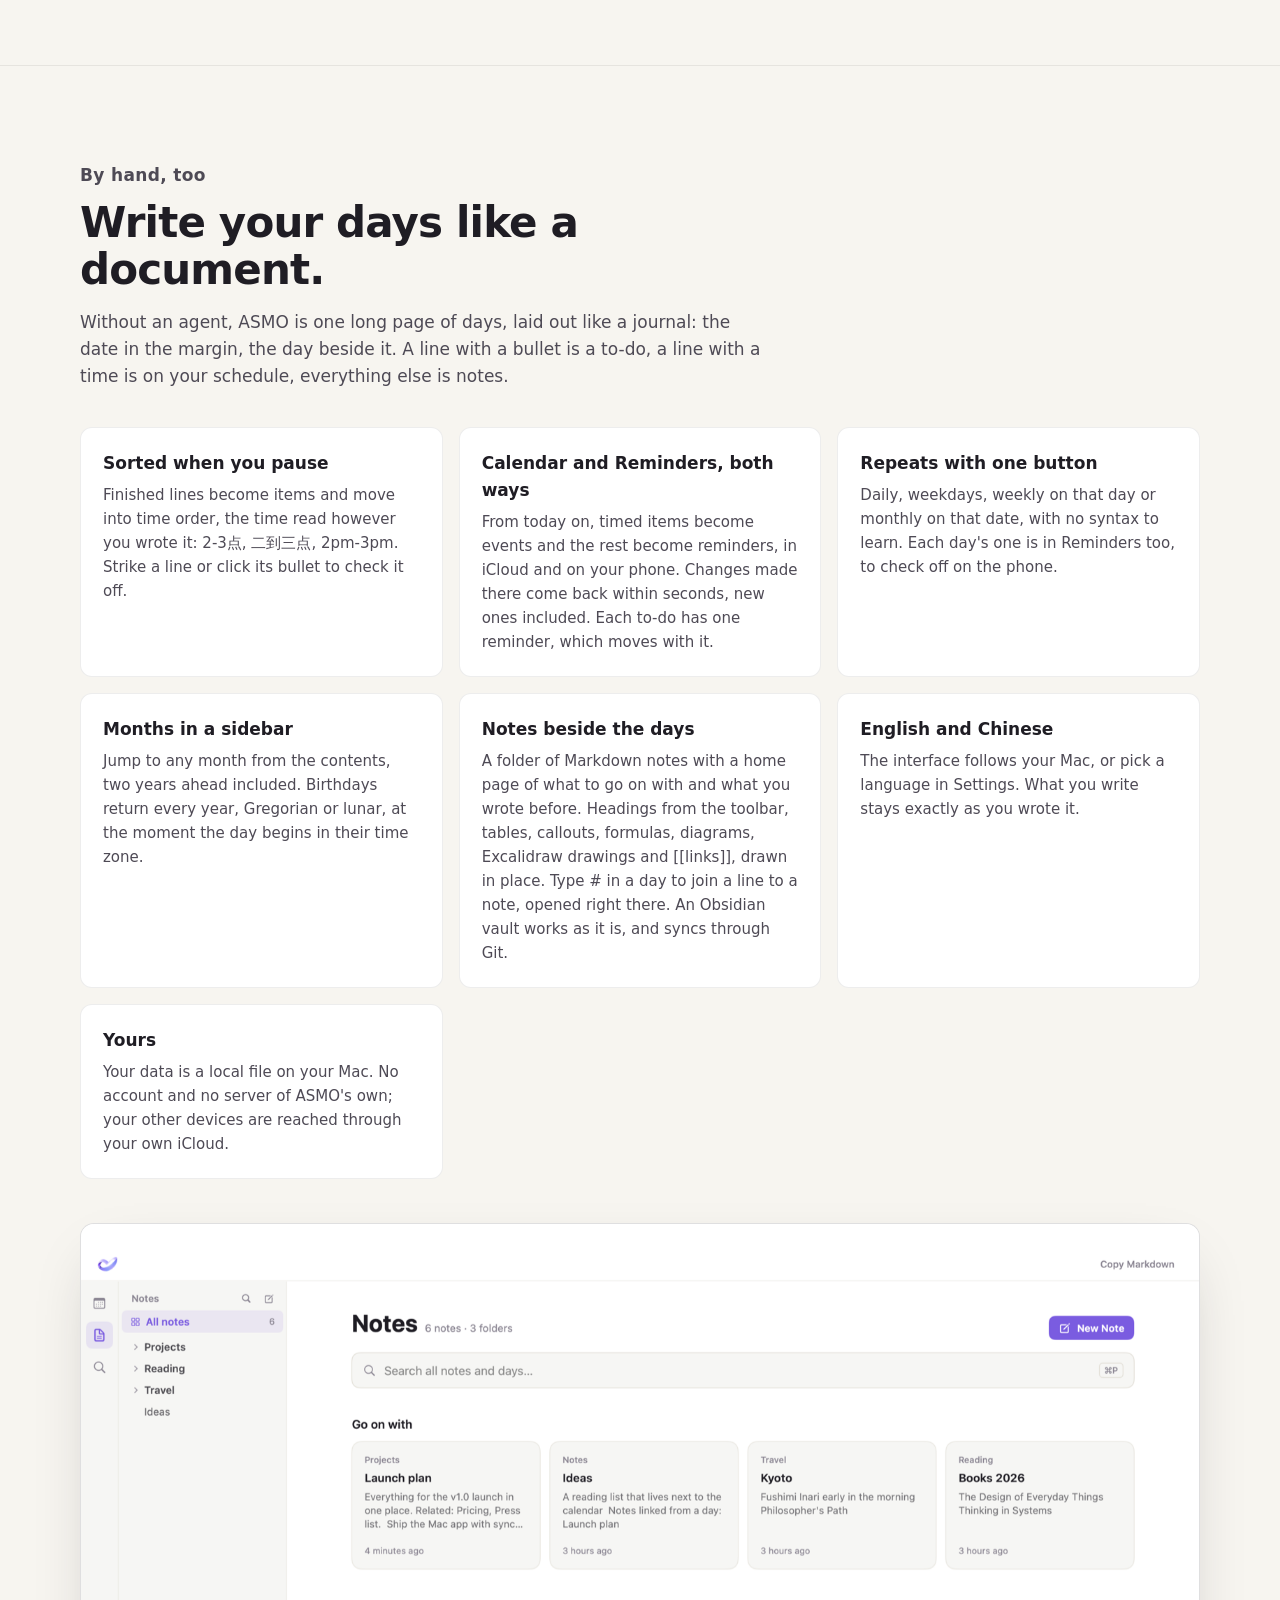
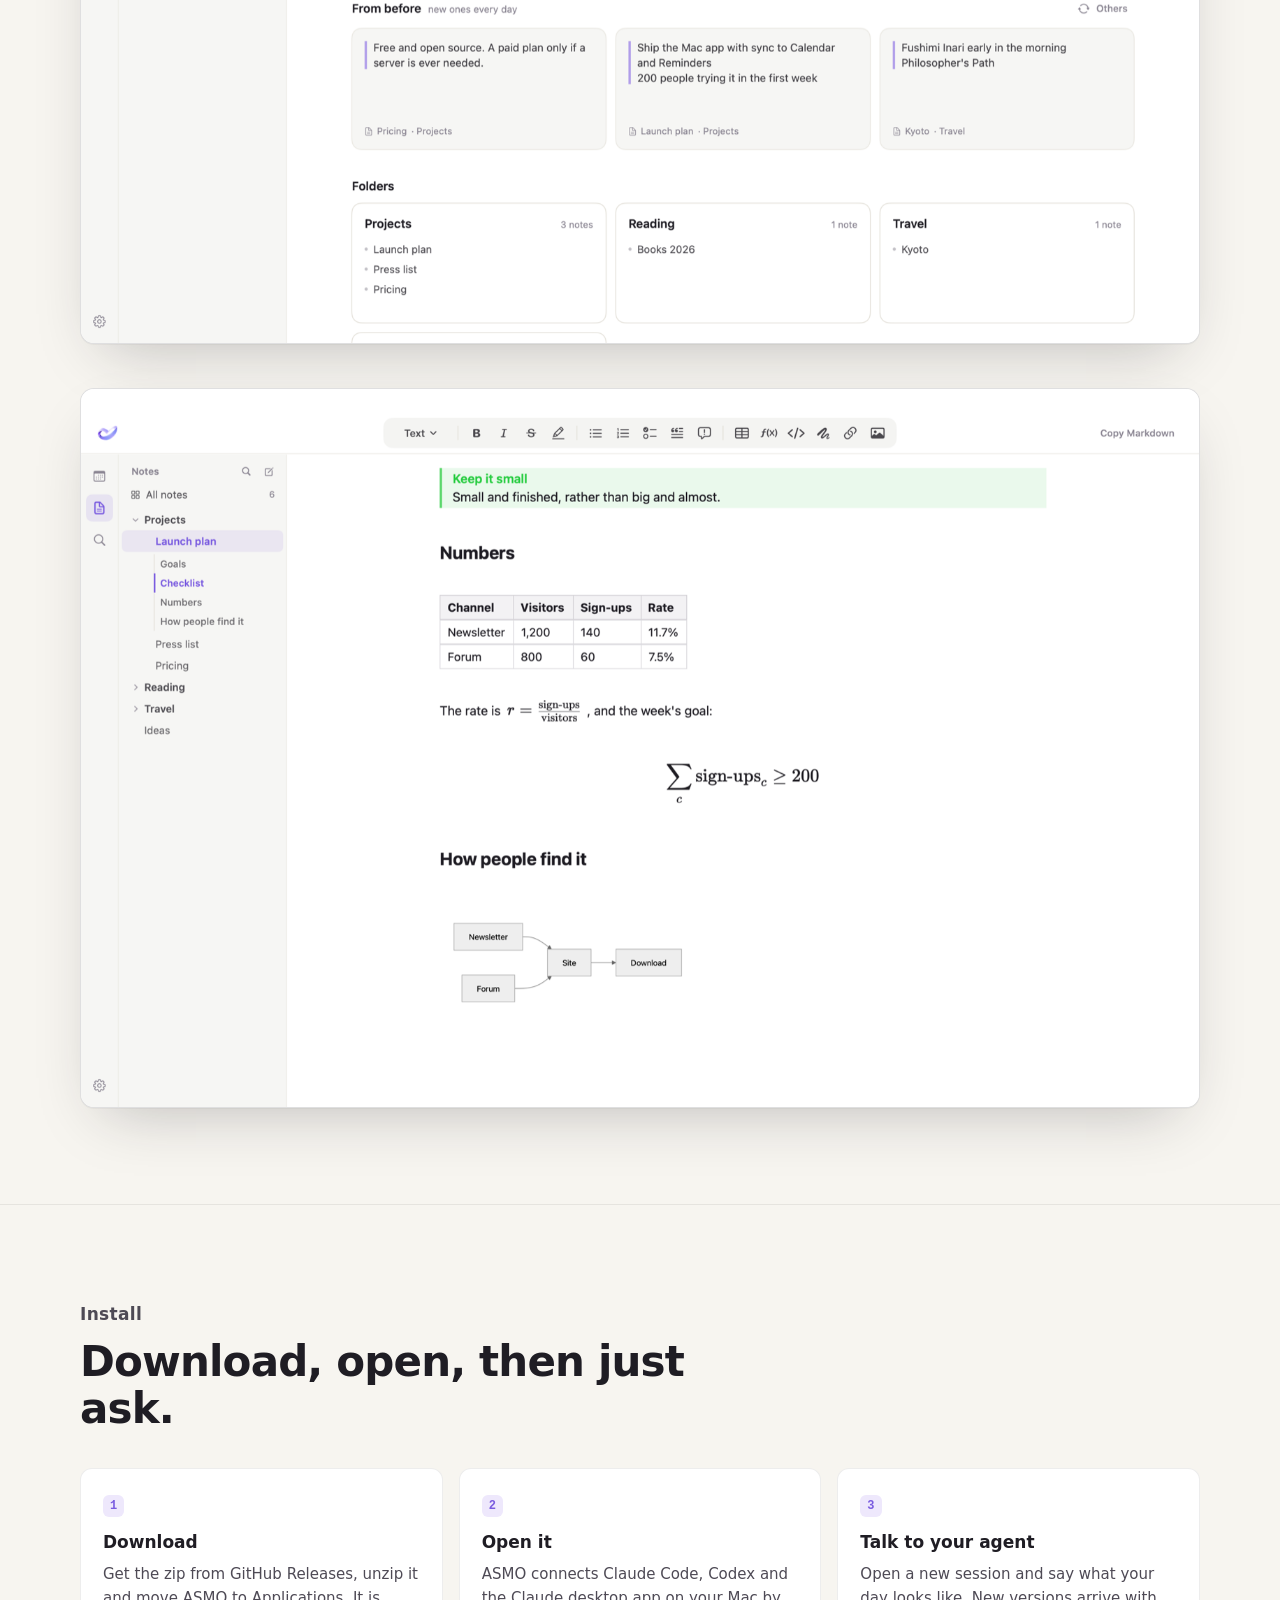
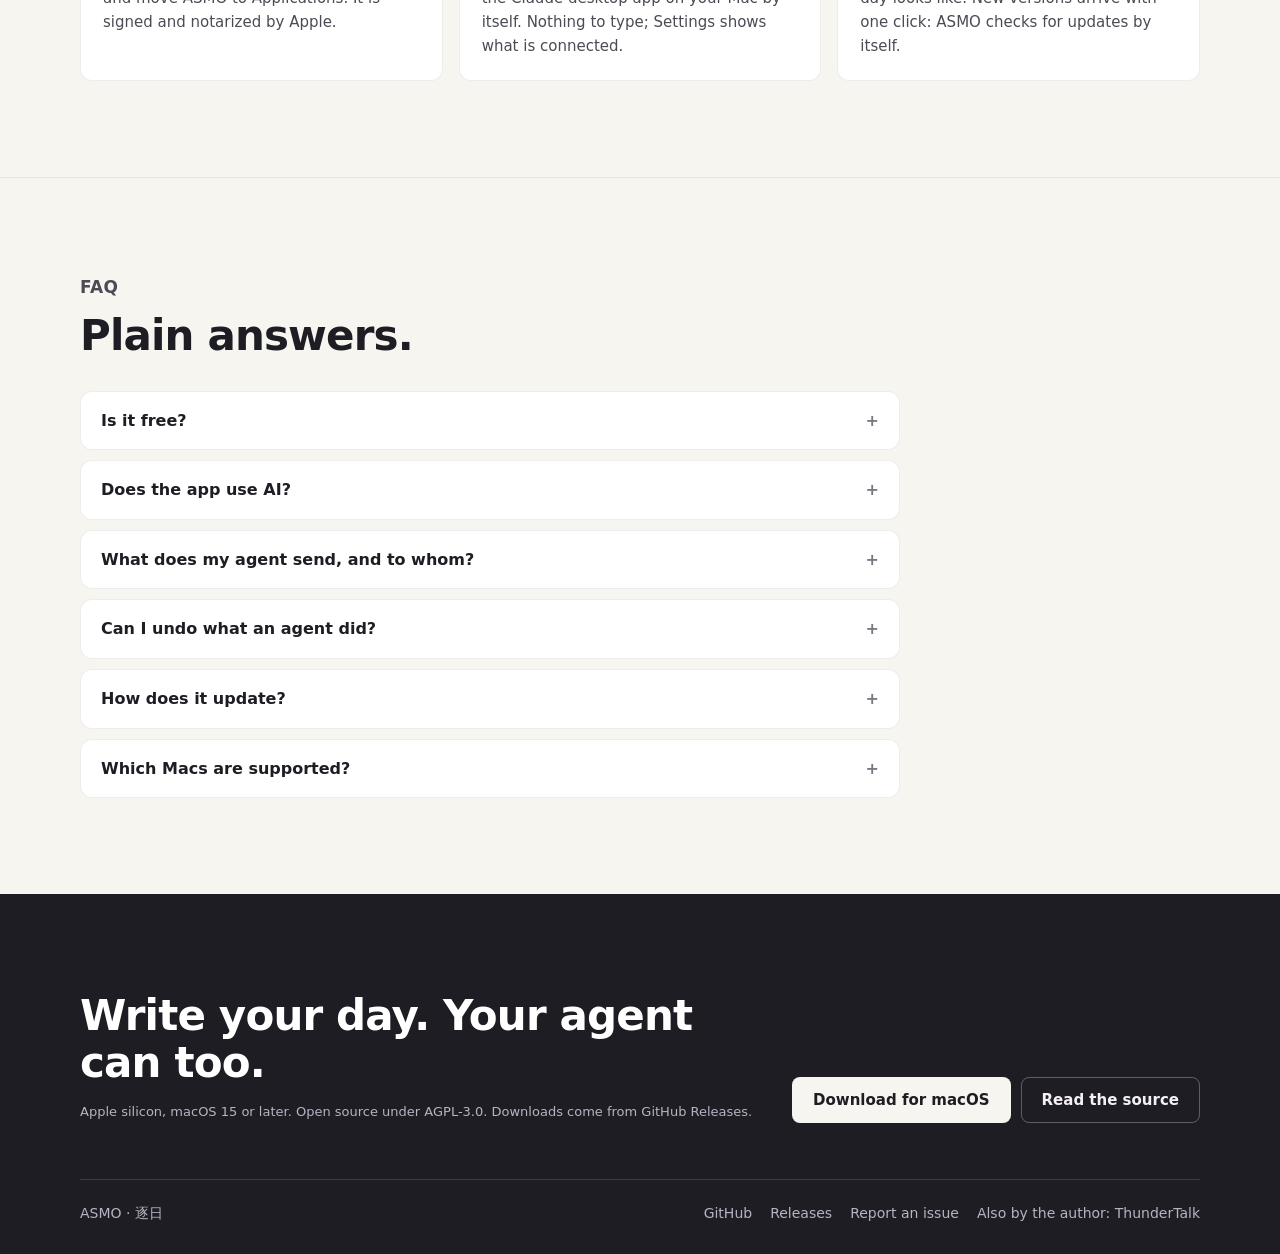
==== commit caa27cfb: "License ASMO under AGPL-3.0 with attribution terms and a commercial option - LICENSE: MIT -> GNU AGP" ====
--- a/docs/index.html
+++ b/docs/index.html
@@ -38,7 +38,7 @@
     "description": "A free, open-source calendar and to-do list for macOS that coding agents can read and change through the asmo command line and an MCP server.",
     "url": "https://realallensong.github.io/ASMO/",
     "downloadUrl": "https://github.com/realAllenSong/ASMO/releases/latest",
-    "license": "https://opensource.org/licenses/MIT",
+    "license": "https://www.gnu.org/licenses/agpl-3.0.html",
     "offers": { "@type": "Offer", "price": "0", "priceCurrency": "USD" },
     "author": { "@type": "Person", "name": "Allen Song", "url": "https://github.com/realAllenSong" },
     "sameAs": ["https://github.com/realAllenSong/ASMO"]
@@ -193,7 +193,7 @@
             <a class="btn btn-ink" href="https://github.com/realAllenSong/ASMO/releases/latest" rel="noopener" data-i18n="hero.cta1">Download for macOS</a>
             <a class="btn btn-line" href="https://github.com/realAllenSong/ASMO" rel="noopener" data-i18n="hero.cta2">View the source</a>
           </div>
-          <p class="fine" data-i18n="hero.fine">Free and MIT licensed. Apple silicon Mac, macOS 15 or later. Signed and notarized.</p>
+          <p class="fine" data-i18n="hero.fine">Free and open source under AGPL-3.0. Apple silicon Mac, macOS 15 or later. Signed and notarized.</p>
         </div>
       </div>
       <figure>
@@ -281,7 +281,7 @@
         <p class="kicker" data-i18n="fq.kicker">FAQ</p>
         <h2 data-i18n="fq.h2">Plain answers.</h2>
         <div class="faq">
-          <details><summary data-i18n="fq.q1">Is it free?</summary><p data-i18n="fq.a1">Yes. ASMO is MIT licensed, with no account, subscription or usage limit. The source is on GitHub.</p></details>
+          <details><summary data-i18n="fq.q1">Is it free?</summary><p data-i18n="fq.a1">Yes. ASMO is open source under the AGPL-3.0, with no account, subscription or usage limit. The source is on GitHub.</p></details>
           <details><summary data-i18n="fq.q2">Does the app use AI?</summary><p data-i18n="fq.a2">No model runs inside ASMO. The agent you already use does the understanding; ASMO stores exactly what it is told. Lines you write by hand are turned into dated items by date-and-time rules.</p></details>
           <details><summary data-i18n="fq.q3">What does my agent send, and to whom?</summary><p data-i18n="fq.a3">ASMO only receives commands on your Mac. What your agent sends to its own provider is between you and that agent.</p></details>
           <details><summary data-i18n="fq.q4">Can I undo what an agent did?</summary><p data-i18n="fq.a4">Yes. asmo undo (or the undo MCP tool) takes back the last change, and the ones before it, until the app is restarted.</p></details>
@@ -297,7 +297,7 @@
       <div class="close-row">
         <div>
           <h2 data-i18n="cta.h">Write your day. Your agent can too.</h2>
-          <p class="fine" data-i18n="cta.fine">Apple silicon, macOS 15 or later. MIT licence. Downloads come from GitHub Releases.</p>
+          <p class="fine" data-i18n="cta.fine">Apple silicon, macOS 15 or later. Open source under AGPL-3.0. Downloads come from GitHub Releases.</p>
         </div>
         <div class="cta-btns">
           <a class="btn btn-ink" href="https://github.com/realAllenSong/ASMO/releases/latest" rel="noopener" data-i18n="hero.cta1">Download for macOS</a>
@@ -325,7 +325,7 @@
         "hero.h1a": "把今天告诉你的 agent，", "hero.h1b": "它就落进你的日历。",
         "hero.lede": "逐日是一个像写文档一样用的 macOS 计划本：每一天排在同一页长文档里，写完的行变成待办，自动进 Apple 日历和提醒事项，手机上也能看到。Claude Code、Codex 或任何 MCP 应用也能读取和修改你的每一天。app 本身不运行任何模型。",
         "hero.cta1": "下载 macOS 版", "hero.cta2": "查看源码",
-        "hero.fine": "免费，MIT 协议。需要 Apple 芯片的 Mac，macOS 15 或更高版本。已签名并经过 Apple 公证。",
+        "hero.fine": "免费，以 AGPL-3.0 协议开源。需要 Apple 芯片的 Mac，macOS 15 或更高版本。已签名并经过 Apple 公证。",
         "hero.cap": "左边的对话面板是为这段视频绘制的。右边的 app 画面是同样的命令执行时逐日的真实快照，内容为虚构。",
         "ag.kicker": "给 agent 用", "ag.h2": "思考交给 agent，逐日负责记住每一天。",
         "ag.p": "coding agent 本来就懂你的意思。逐日给它一个落地的地方：有 shell 的 agent 用命令行，没有 shell 的应用用 MCP 服务。日期和时间按字段传入，不靠猜；每一次修改都能撤销。",
@@ -350,13 +350,13 @@
         "in.s2h": "打开它", "in.s2p": "逐日会自己连好这台 Mac 上的 Claude Code、Codex 和 Claude 桌面版。什么都不用输入；设置里能看到连接状态。",
         "in.s3h": "跟 agent 说", "in.s3p": "开一个新会话，说出你今天的安排。新版本点一下就能装：逐日会自己检查更新。",
         "fq.kicker": "常见问题", "fq.h2": "直接回答。",
-        "fq.q1": "免费吗？", "fq.a1": "免费。逐日采用 MIT 协议，没有账号、订阅或使用限制，源码在 GitHub 上。",
+        "fq.q1": "免费吗？", "fq.a1": "免费。逐日以 AGPL-3.0 协议开源，没有账号、订阅或使用限制，源码在 GitHub 上。",
         "fq.q2": "app 用 AI 吗？", "fq.a2": "逐日内部不运行任何模型。理解由你已经在用的 agent 完成，逐日只按收到的内容原样保存。你手写的行，会按日期和时间规则变成带日期的事项。",
         "fq.q3": "我的 agent 会把什么发给谁？", "fq.a3": "逐日只在你的 Mac 上接收命令。你的 agent 把什么发给它的服务商，是你和那个 agent 之间的事。",
         "fq.q4": "agent 做的修改能撤销吗？", "fq.a4": "能。asmo undo（或 MCP 里的 undo 工具）撤回上一次修改，可以连续撤回，直到 app 重启为止。",
         "fq.q6": "怎么更新？", "fq.a6": "逐日打开后和之后每天会检查 GitHub Releases。有新版本时会询问你；立即更新会下载新版本、检查签名、替换 app 并重新打开。你的数据不受影响。",
         "fq.q5": "支持哪些 Mac？", "fq.a5": "macOS 15 及以上、Apple 芯片的 Mac。在 iPhone 上，你的事项在日历和提醒事项里；iPhone 版可以从同一份源码构建，但还不能直接同步。",
-        "cta.h": "写下你的一天，agent 也能帮你写。", "cta.fine": "Apple 芯片，macOS 15 或更高版本。MIT 协议。下载来自 GitHub Releases。", "cta.src": "阅读源码",
+        "cta.h": "写下你的一天，agent 也能帮你写。", "cta.fine": "Apple 芯片，macOS 15 或更高版本。以 AGPL-3.0 协议开源。下载来自 GitHub Releases。", "cta.src": "阅读源码",
         "foot.rel": "版本发布", "foot.issues": "报告问题", "foot.tt": "作者的另一个项目：ThunderTalk"
       };
       var EN = {};
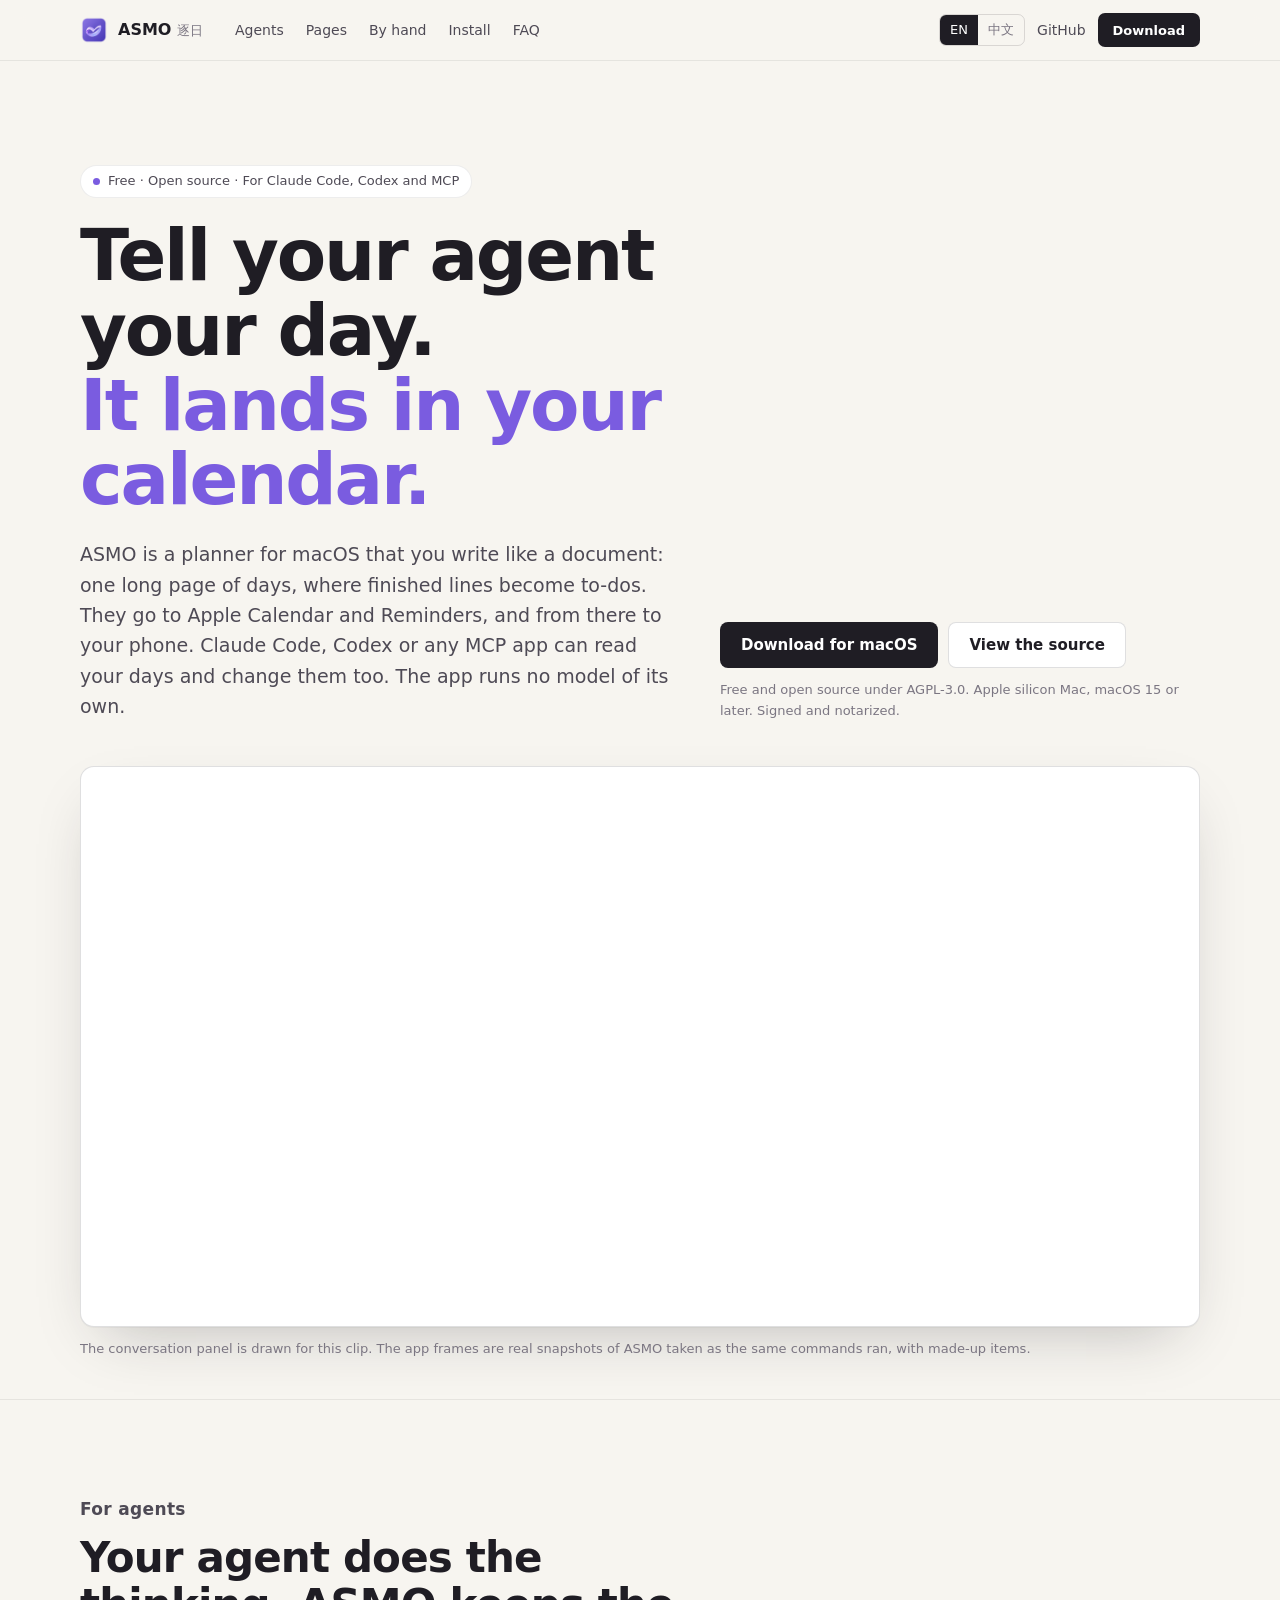
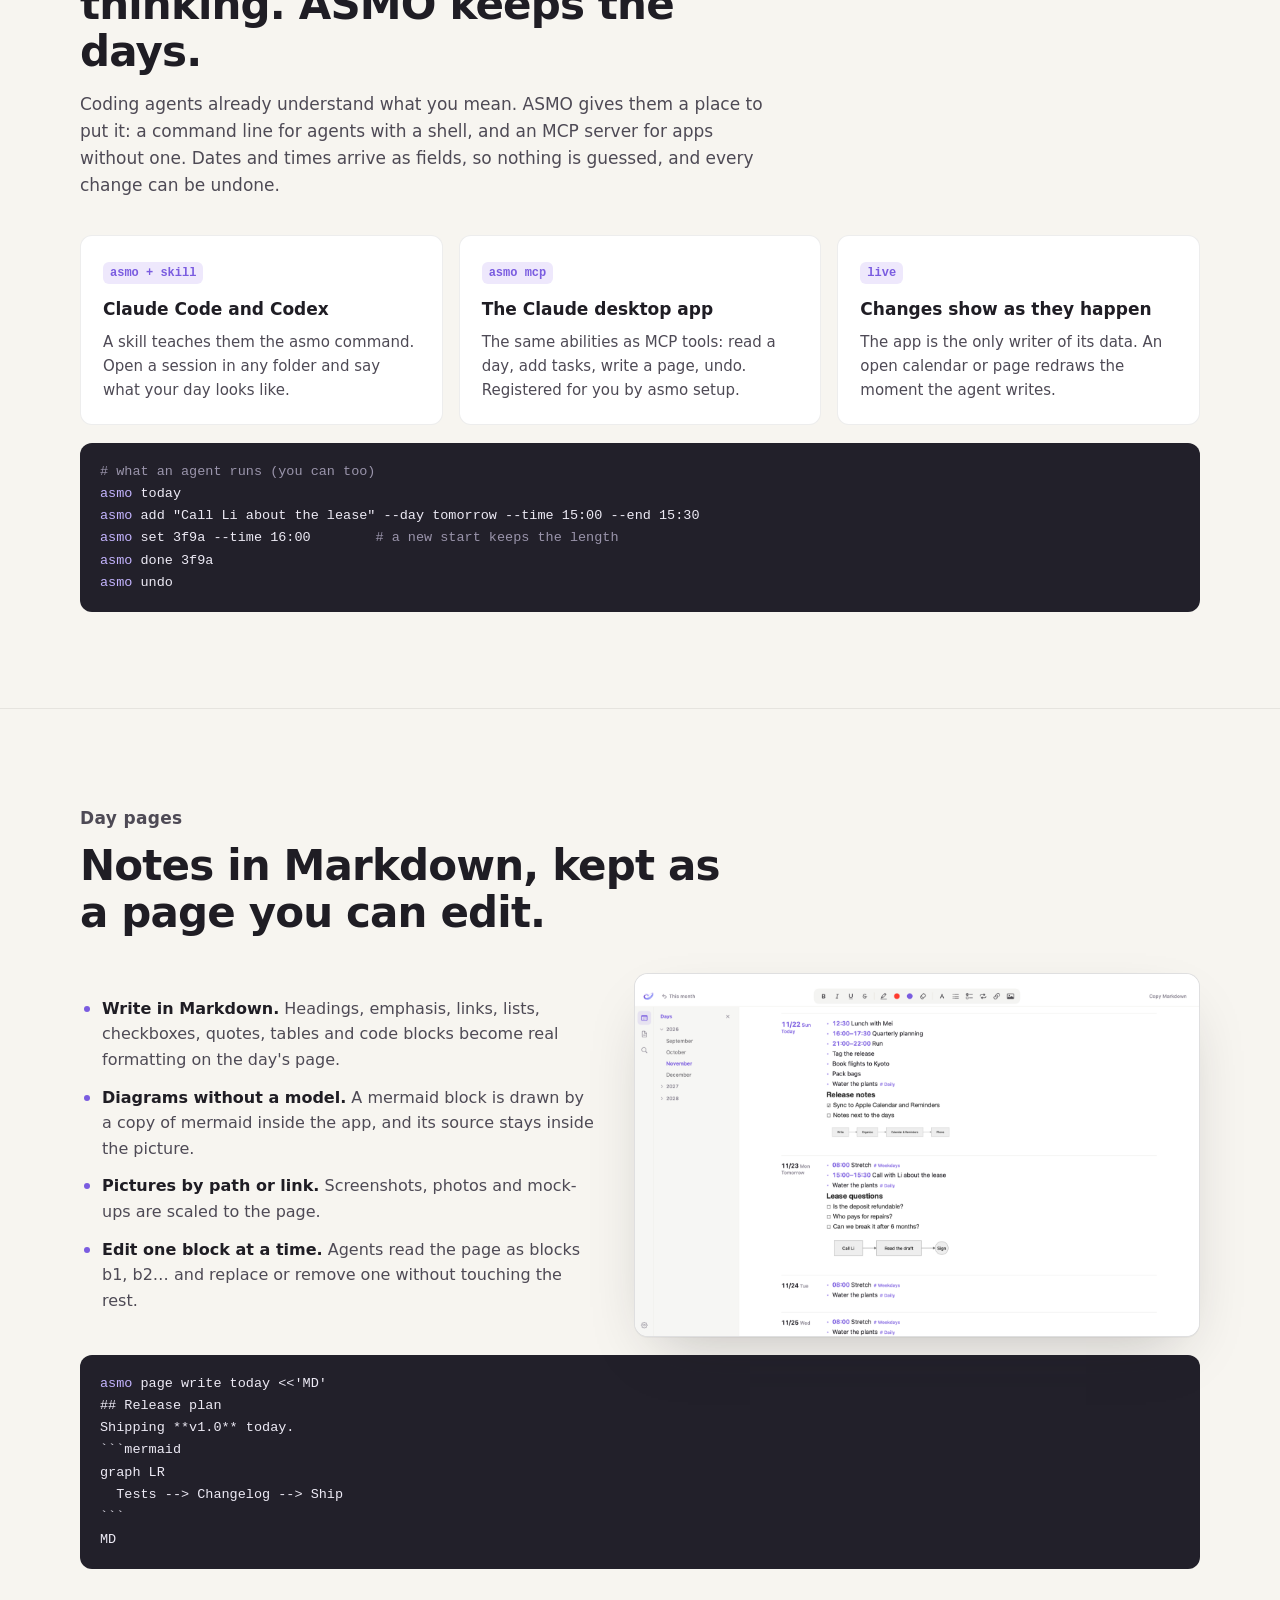
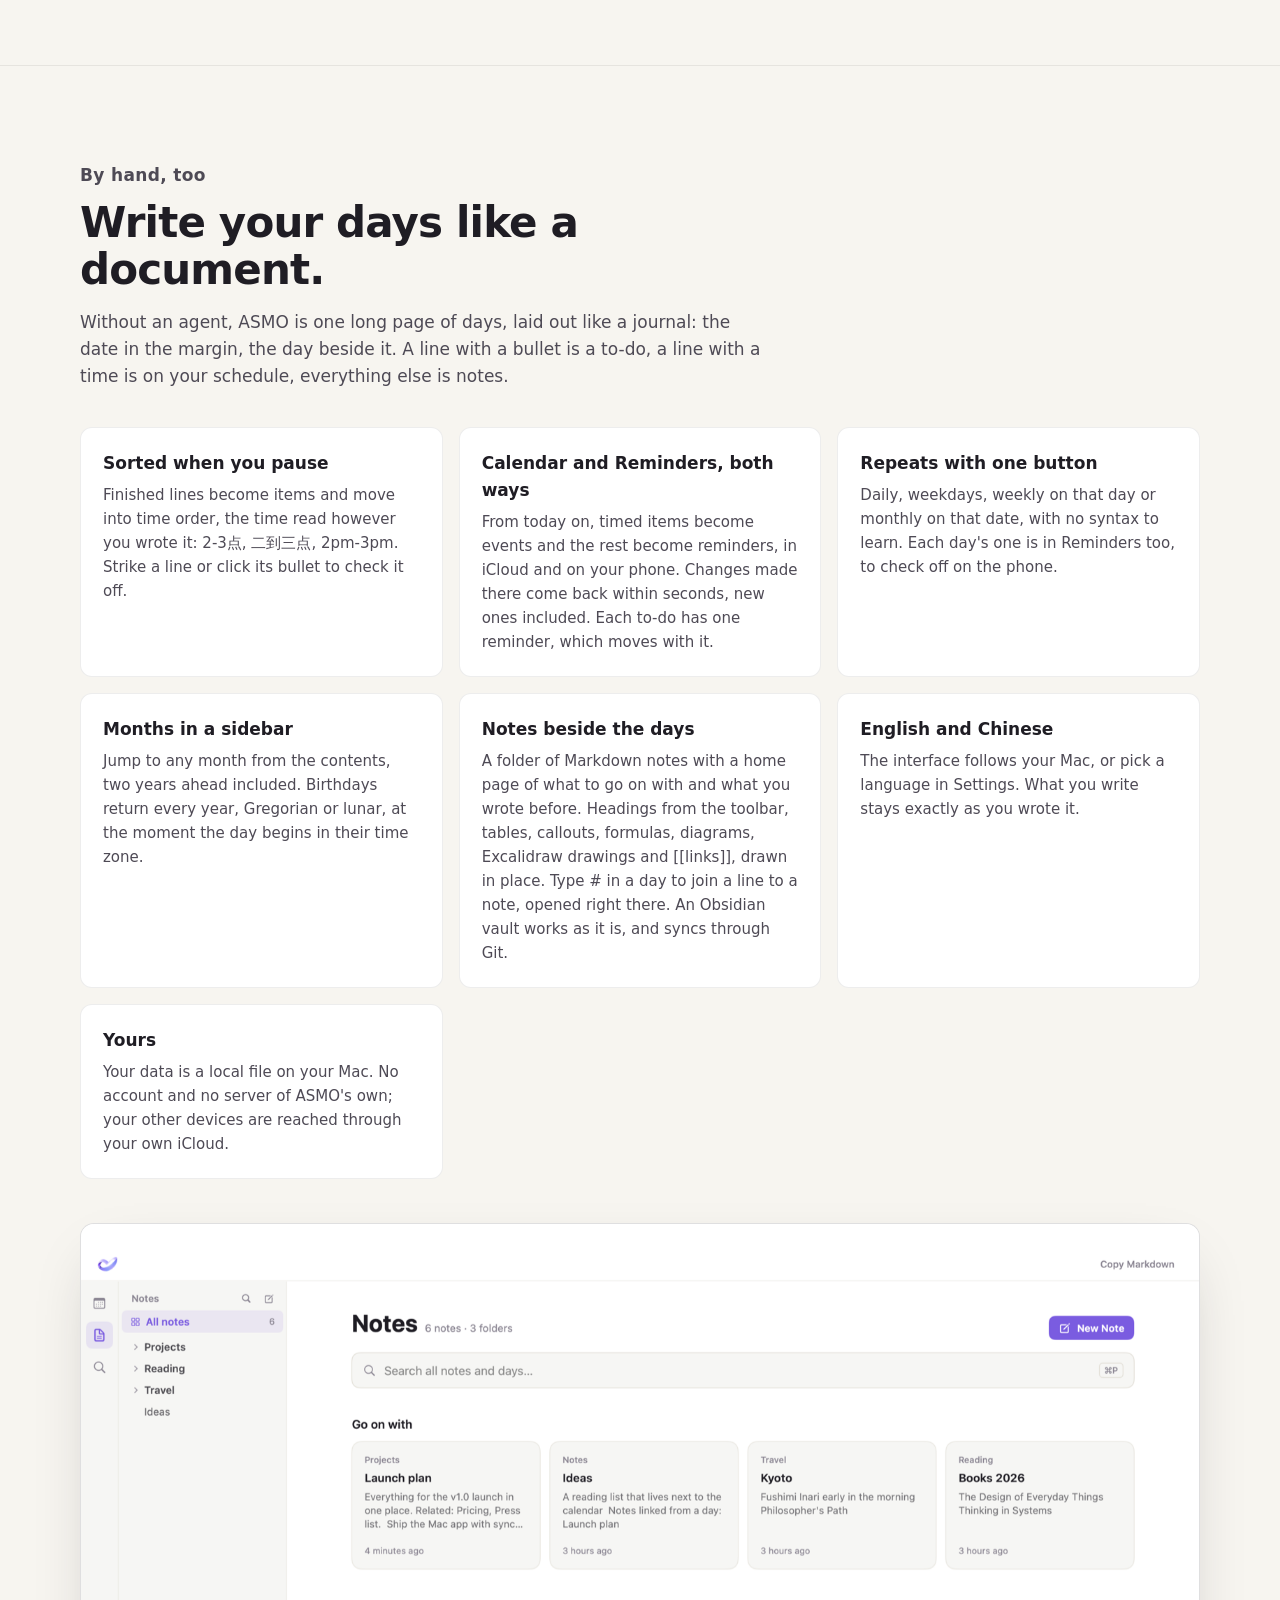
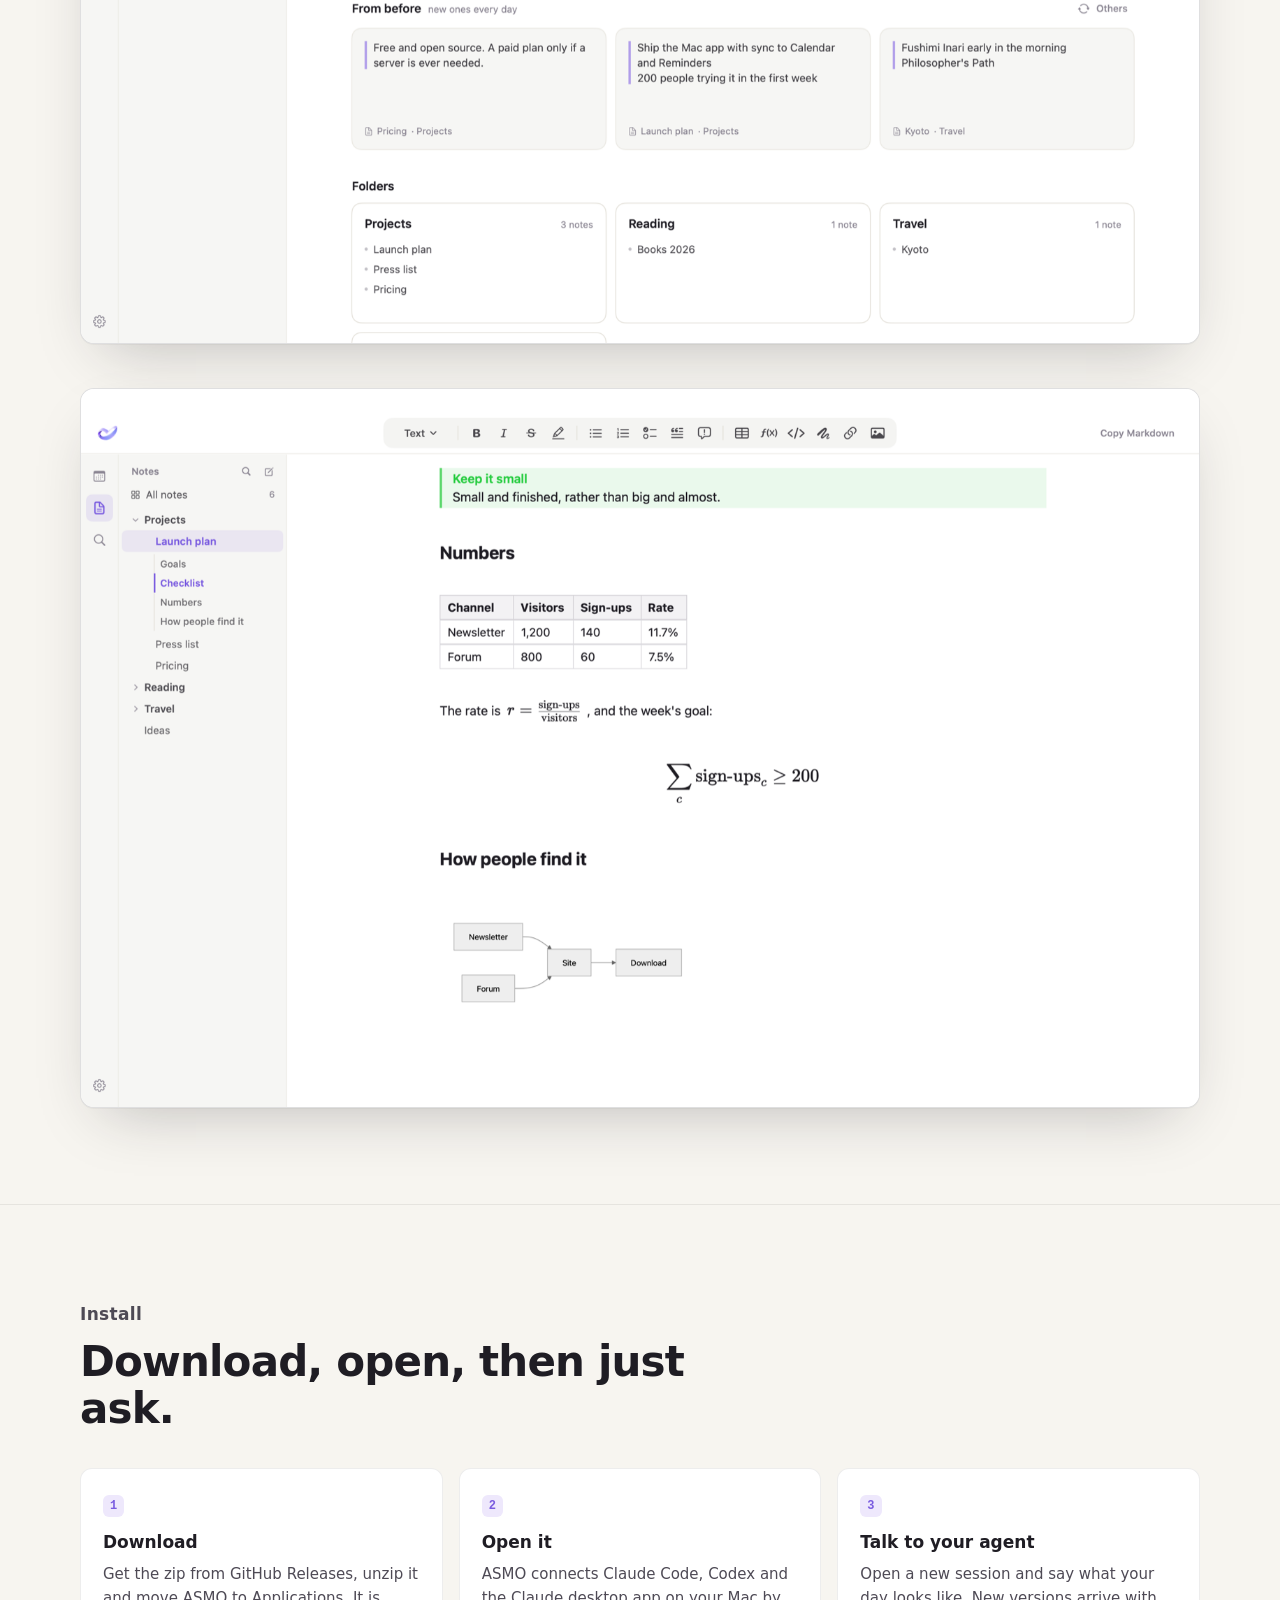
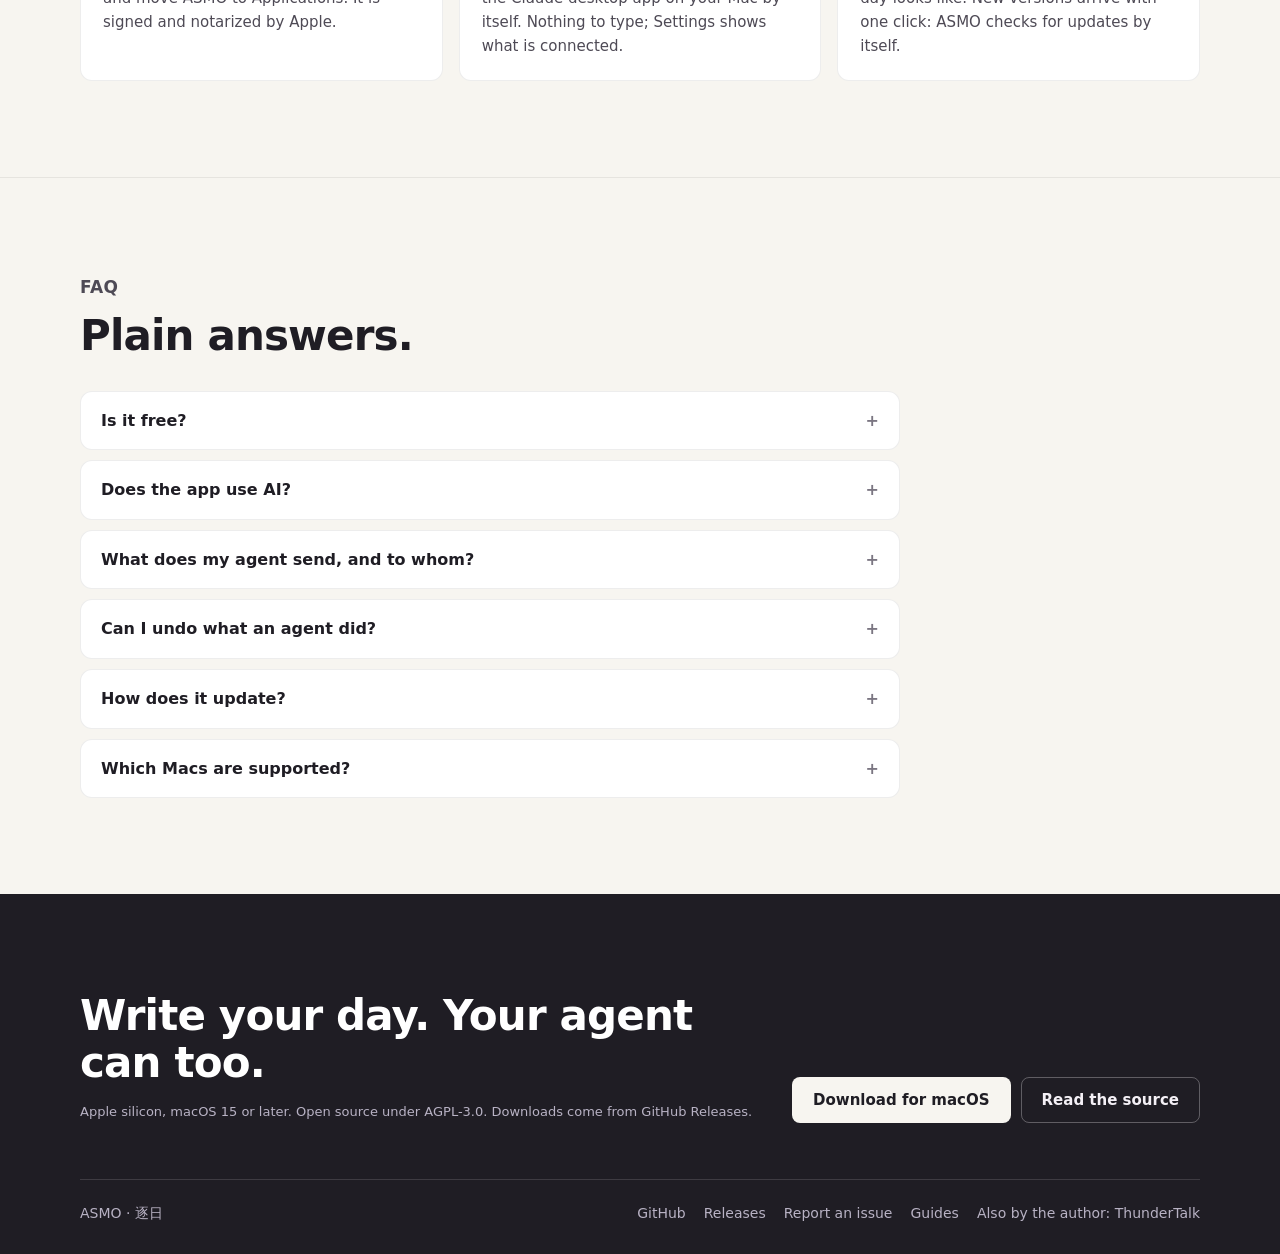
==== commit d55b5699: "Site: guides — a calendar for Claude Code and an Obsidian planner (EN/ZH) Co-Authored-By: Claude Opu" ====
--- a/docs/index.html
+++ b/docs/index.html
@@ -8,22 +8,22 @@
 
   <title>ASMO · 逐日 — the planner your coding agent can use</title>
   <meta name="description" content="ASMO (逐日) is a free, open-source planner for macOS that you write like a document and that Claude Code, Codex and other agents can read and change through a command line and an MCP server. To-dos sync both ways with Apple Calendar and Reminders. No account, no server of its own, no model inside the app." />
-  <link rel="canonical" href="https://realallensong.github.io/ASMO/" />
+  <link rel="canonical" href="https://asmo.entropinia.com/" />
   <meta name="robots" content="index, follow" />
 
   <meta property="og:type" content="website" />
-  <meta property="og:url" content="https://realallensong.github.io/ASMO/" />
+  <meta property="og:url" content="https://asmo.entropinia.com/" />
   <meta property="og:locale" content="en_US" />
   <meta property="og:locale:alternate" content="zh_CN" />
   <meta property="og:title" content="ASMO · 逐日 — the planner your coding agent can use" />
   <meta property="og:description" content="Write your days like a document, or tell Claude Code or Codex. To-dos land in Apple Calendar and Reminders, and on your phone. Free and open source for macOS." />
-  <meta property="og:image" content="https://realallensong.github.io/ASMO/assets/og.png" />
+  <meta property="og:image" content="https://asmo.entropinia.com/assets/og.png" />
   <meta property="og:image:width" content="1200" />
   <meta property="og:image:height" content="630" />
   <meta name="twitter:card" content="summary_large_image" />
   <meta name="twitter:title" content="ASMO · 逐日 — the planner your coding agent can use" />
   <meta name="twitter:description" content="A free, open-source macOS planner written like a document, synced with Apple Calendar and Reminders, with a CLI and an MCP server for agents." />
-  <meta name="twitter:image" content="https://realallensong.github.io/ASMO/assets/og.png" />
+  <meta name="twitter:image" content="https://asmo.entropinia.com/assets/og.png" />
 
   <link rel="icon" type="image/png" href="assets/icon.png" />
   <link rel="apple-touch-icon" href="assets/icon.png" />
@@ -36,11 +36,11 @@
     "operatingSystem": "macOS",
     "applicationCategory": "ProductivityApplication",
     "description": "A free, open-source calendar and to-do list for macOS that coding agents can read and change through the asmo command line and an MCP server.",
-    "url": "https://realallensong.github.io/ASMO/",
+    "url": "https://asmo.entropinia.com/",
     "downloadUrl": "https://github.com/realAllenSong/ASMO/releases/latest",
     "license": "https://www.gnu.org/licenses/agpl-3.0.html",
     "offers": { "@type": "Offer", "price": "0", "priceCurrency": "USD" },
-    "author": { "@type": "Person", "name": "Allen Song", "url": "https://github.com/realAllenSong" },
+    "author": { "@type": "Person", "name": "realAllenSong", "url": "https://github.com/realAllenSong" },
     "sameAs": ["https://github.com/realAllenSong/ASMO"]
   }
   </script>
@@ -310,6 +310,7 @@
           <a href="https://github.com/realAllenSong/ASMO" rel="noopener">GitHub</a>
           <a href="https://github.com/realAllenSong/ASMO/releases" rel="noopener" data-i18n="foot.rel">Releases</a>
           <a href="https://github.com/realAllenSong/ASMO/issues" rel="noopener" data-i18n="foot.issues">Report an issue</a>
+          <a href="guides/" data-i18n="foot.guides">Guides</a>
           <a href="https://github.com/realAllenSong/ThunderTalk" rel="noopener" data-i18n="foot.tt">Also by the author: ThunderTalk</a>
         </nav>
       </div>
@@ -357,7 +358,7 @@
         "fq.q6": "怎么更新？", "fq.a6": "逐日打开后和之后每天会检查 GitHub Releases。有新版本时会询问你；立即更新会下载新版本、检查签名、替换 app 并重新打开。你的数据不受影响。",
         "fq.q5": "支持哪些 Mac？", "fq.a5": "macOS 15 及以上、Apple 芯片的 Mac。在 iPhone 上，你的事项在日历和提醒事项里；iPhone 版可以从同一份源码构建，但还不能直接同步。",
         "cta.h": "写下你的一天，agent 也能帮你写。", "cta.fine": "Apple 芯片，macOS 15 或更高版本。以 AGPL-3.0 协议开源。下载来自 GitHub Releases。", "cta.src": "阅读源码",
-        "foot.rel": "版本发布", "foot.issues": "报告问题", "foot.tt": "作者的另一个项目：ThunderTalk"
+        "foot.rel": "版本发布", "foot.issues": "报告问题", "foot.guides": "指南", "foot.tt": "作者的另一个项目：ThunderTalk"
       };
       var EN = {};
       var nodes = Array.prototype.slice.call(document.querySelectorAll("[data-i18n]"));
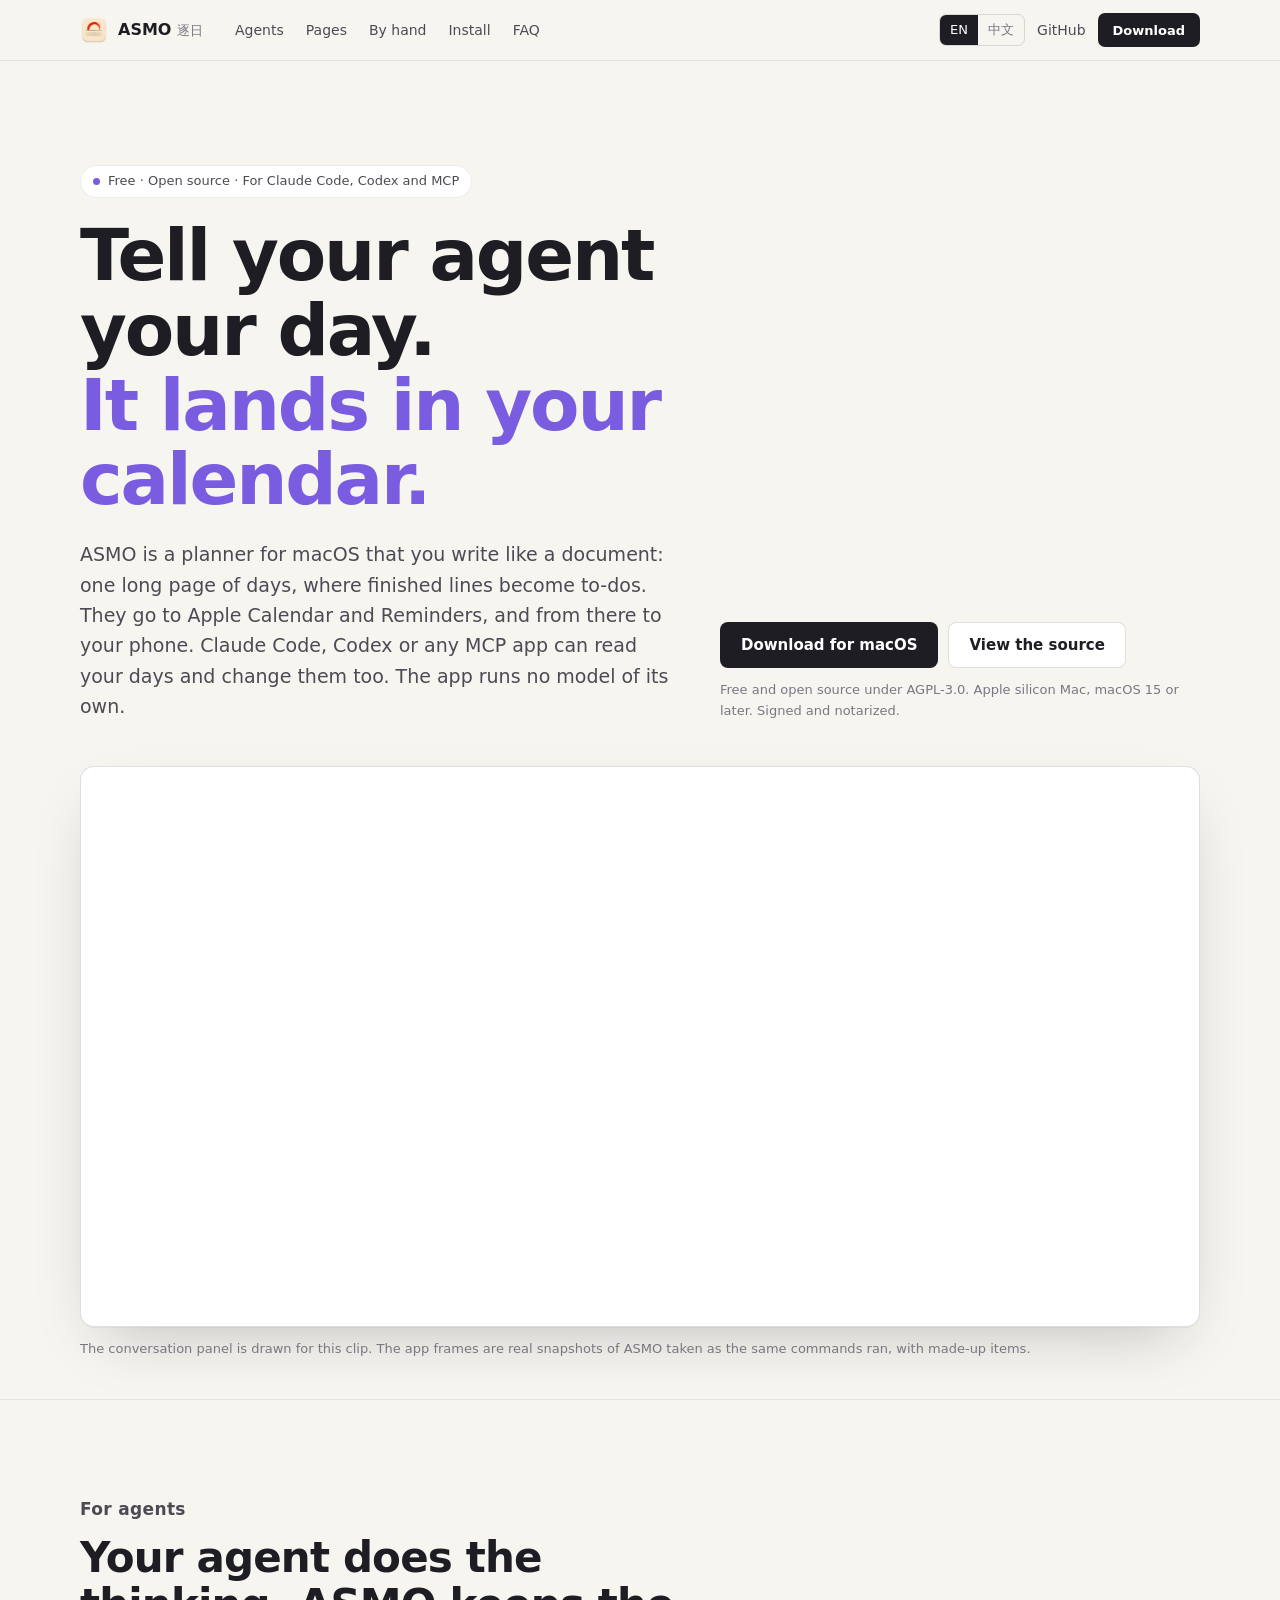
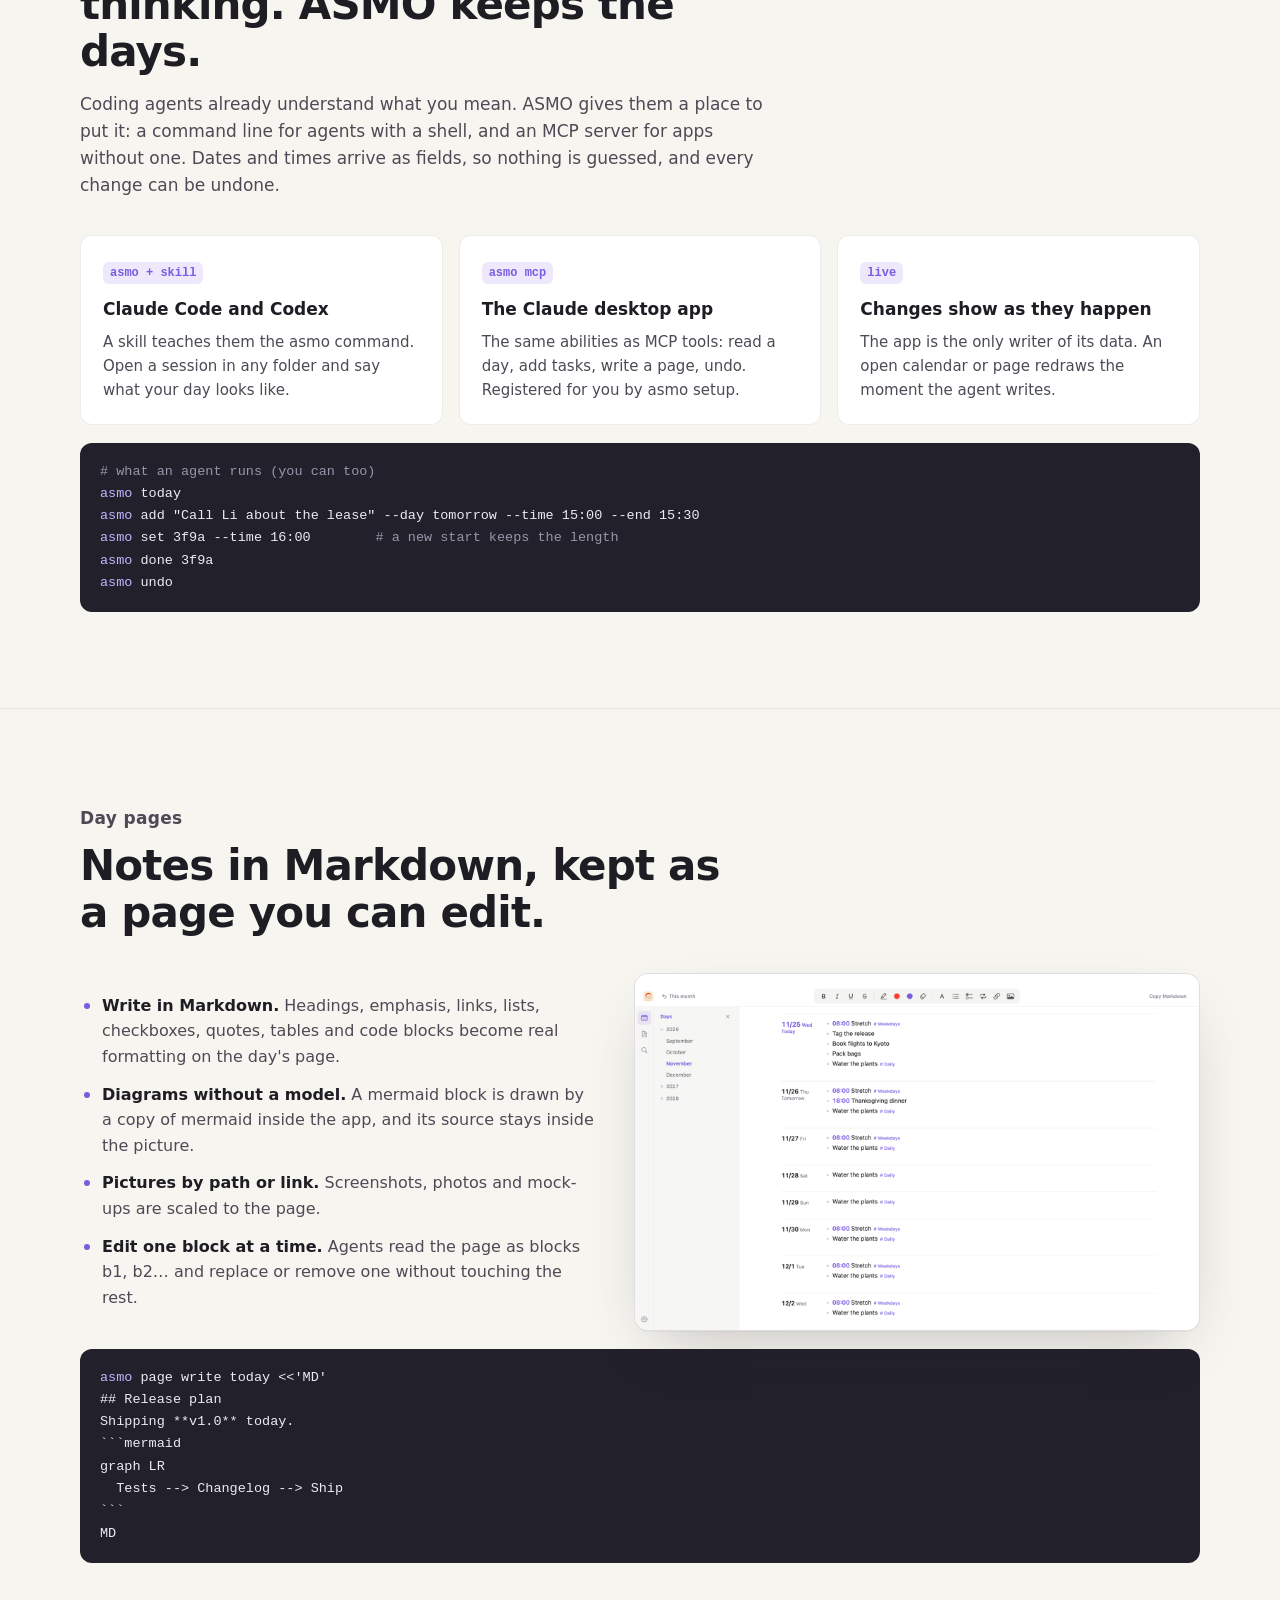
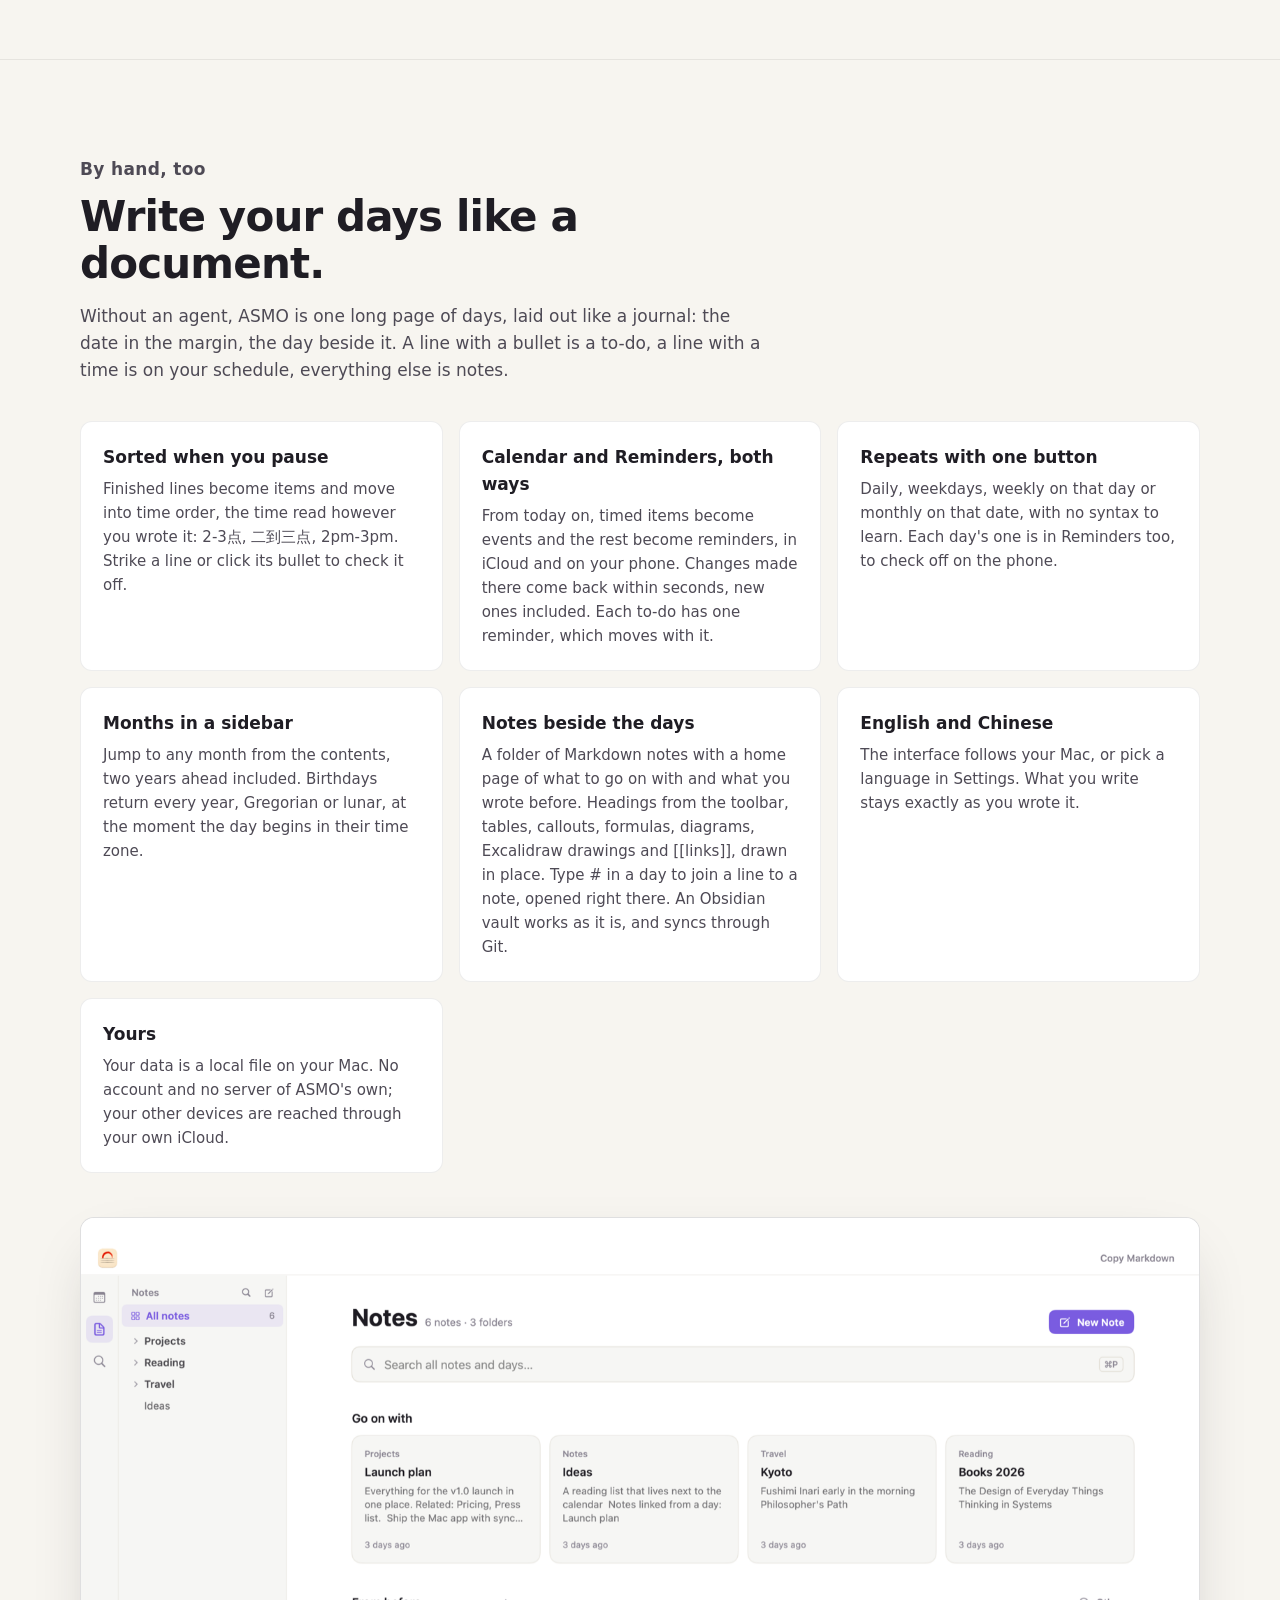
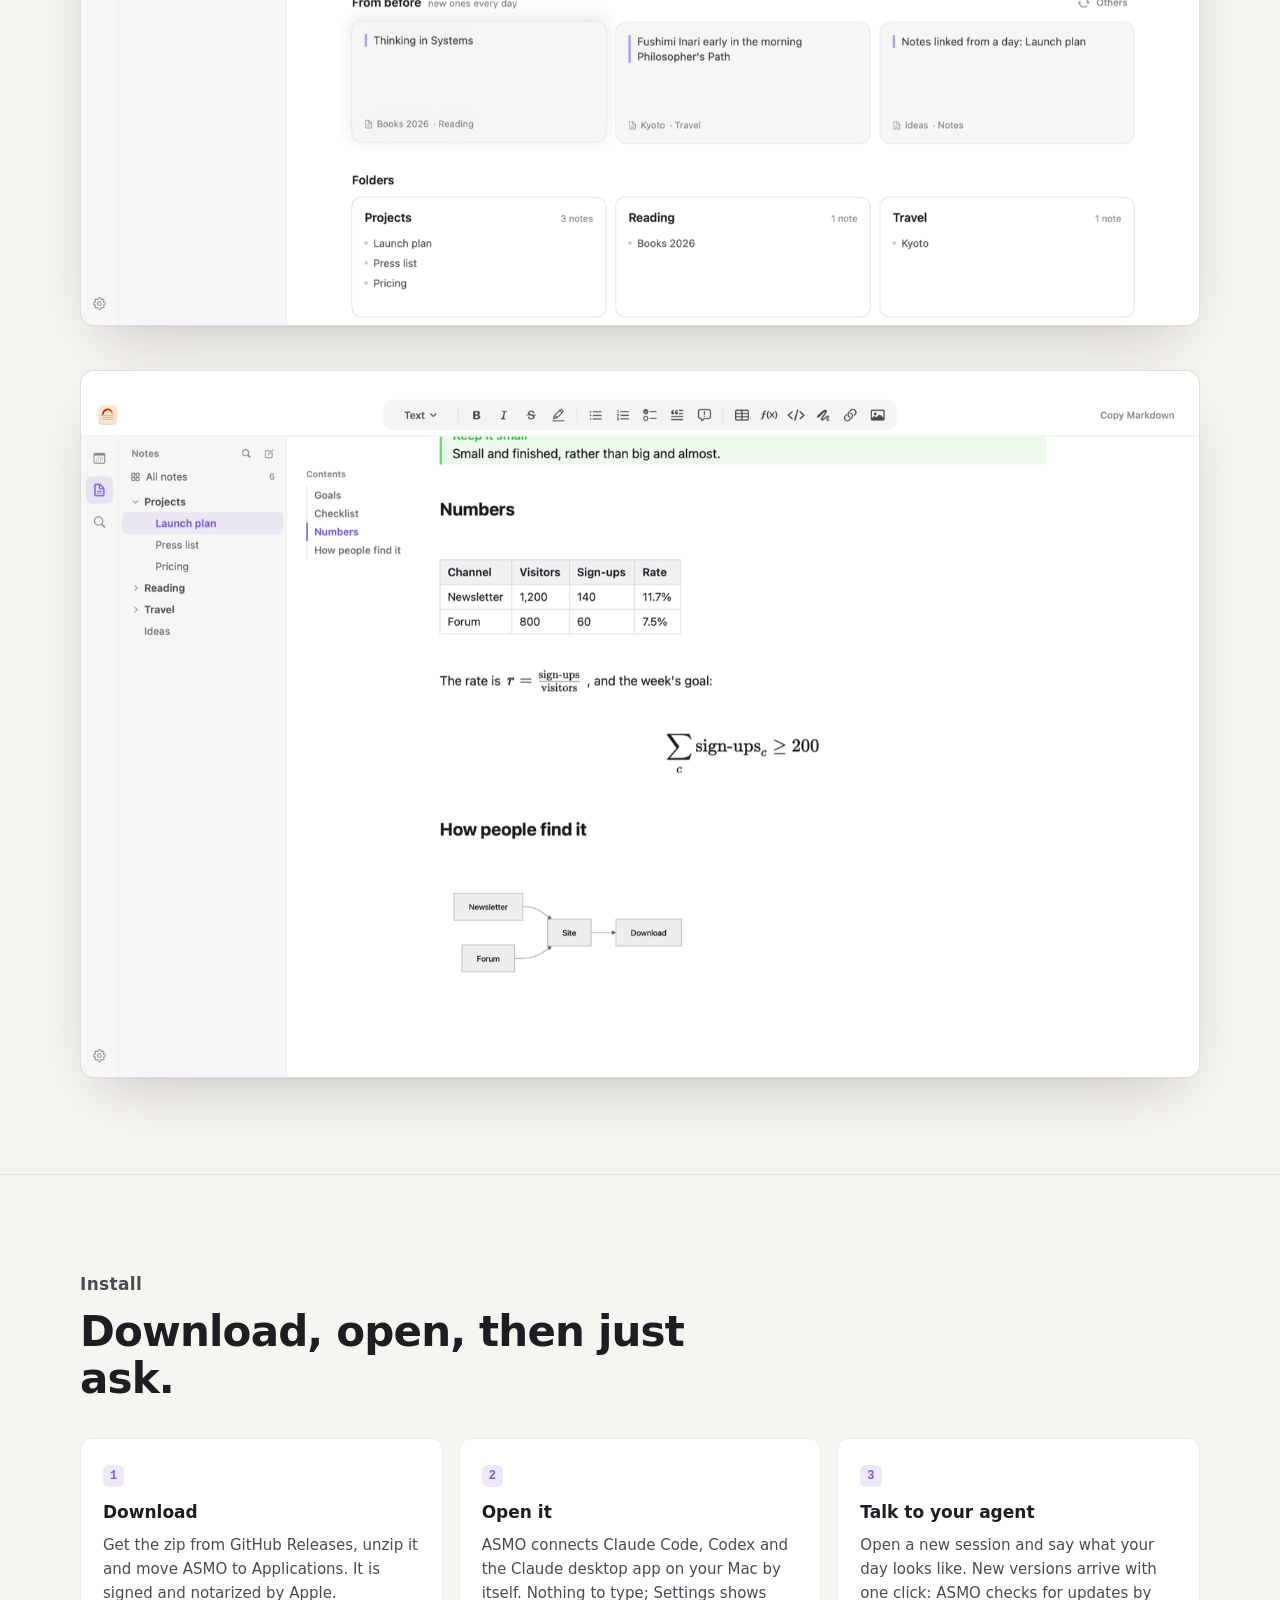
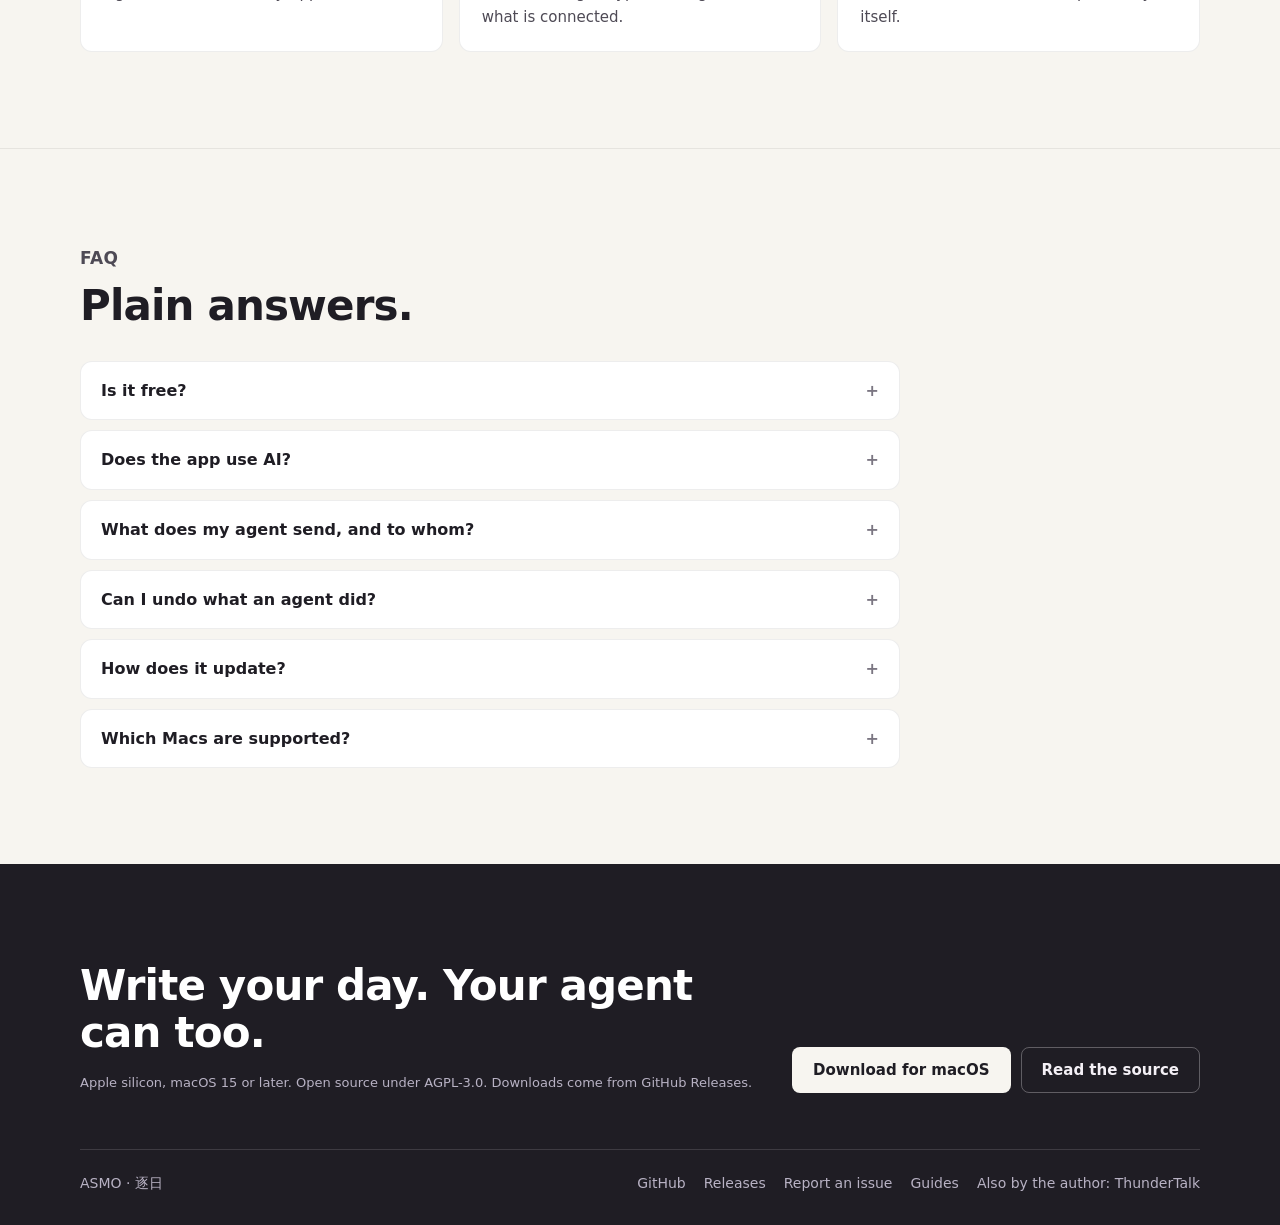
==== commit 86c25260: "Version 2.8: new icon; tables that wrap; pictures to view, copy and resize; contents beside the note" ====
--- a/docs/index.html
+++ b/docs/index.html
@@ -232,7 +232,7 @@
             <li data-i18n="pg.l3"><b>Pictures by path or link.</b> Screenshots, photos and mock-ups are scaled to the page.</li>
             <li data-i18n="pg.l4"><b>Edit one block at a time.</b> Agents read the page as blocks b1, b2… and replace or remove one without touching the rest.</li>
           </ul>
-          <img class="shot" src="assets/document.png" width="1600" height="1028" alt="ASMO's document: today's items with times and repeat tags, then a page of notes with a checklist and a diagram" style="margin-top:0" />
+          <img class="shot" src="assets/document.png" width="1600" height="1011" alt="ASMO's document: today's items with times and repeat tags, then a page of notes with a checklist and a diagram" style="margin-top:0" />
         </div>
 <pre><span class="k">asmo</span> page write today &lt;&lt;'MD'
 ## Release plan
@@ -259,8 +259,8 @@
           <div class="card"><h3 data-i18n="ca.c5h">English and Chinese</h3><p data-i18n="ca.c5p">The interface follows your Mac, or pick a language in Settings. What you write stays exactly as you wrote it.</p></div>
           <div class="card"><h3 data-i18n="ca.c6h">Yours</h3><p data-i18n="ca.c6p">Your data is a local file on your Mac. No account and no server of ASMO's own; your other devices are reached through your own iCloud.</p></div>
         </div>
-        <img class="shot" src="assets/notes-home.png" width="1600" height="1028" loading="lazy" alt="The notes' home page: a search box for notes and days, the notes to go on with, a few lines from older notes, and every folder" />
-        <img class="shot" src="assets/notes.png" width="1600" height="1028" loading="lazy" alt="A note with a callout, a table, formulas and a mermaid diagram drawn in place, its headings in the sidebar" />
+        <img class="shot" src="assets/notes-home.png" width="1600" height="1011" loading="lazy" alt="The notes' home page: a search box for notes and days, the notes to go on with, a few lines from older notes, and every folder" />
+        <img class="shot" src="assets/notes.png" width="1600" height="1011" loading="lazy" alt="A note with a callout, a table, formulas and a mermaid diagram drawn in place, its contents beside the text" />
       </div>
     </section>
 
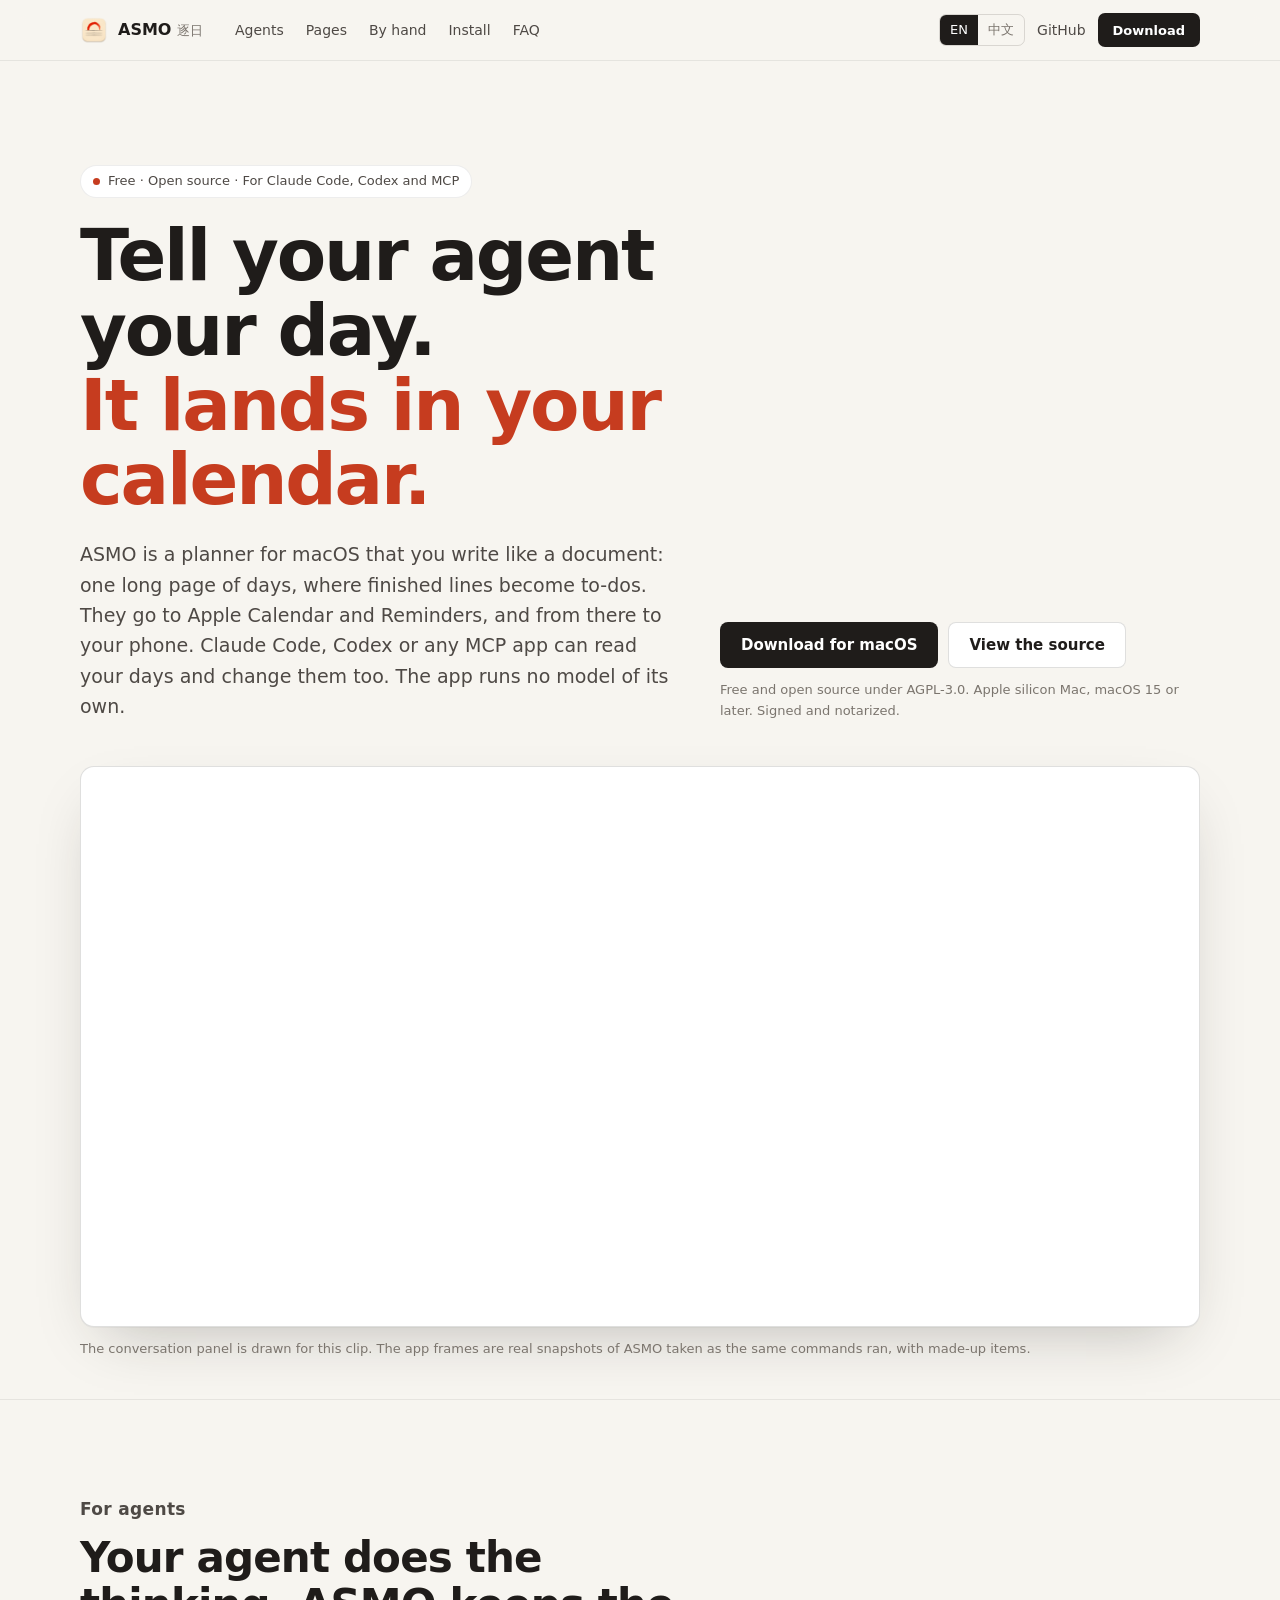
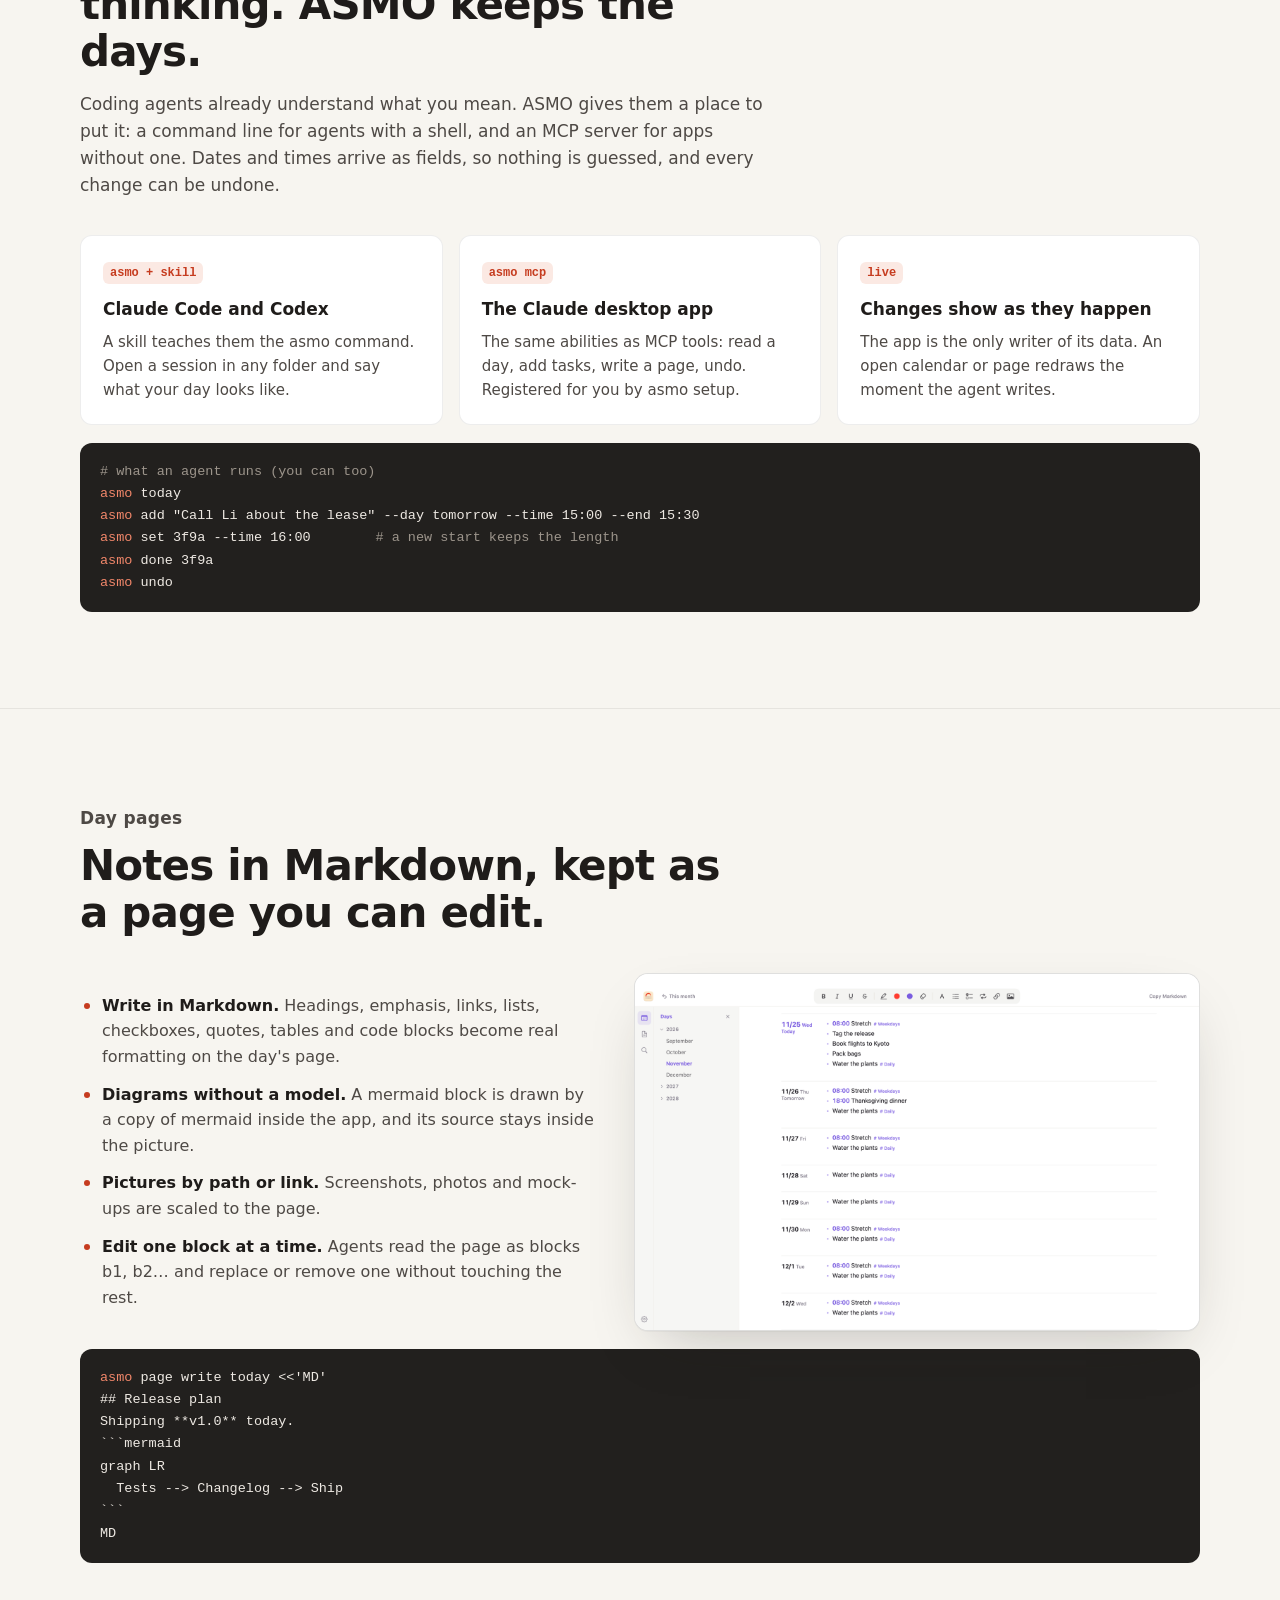
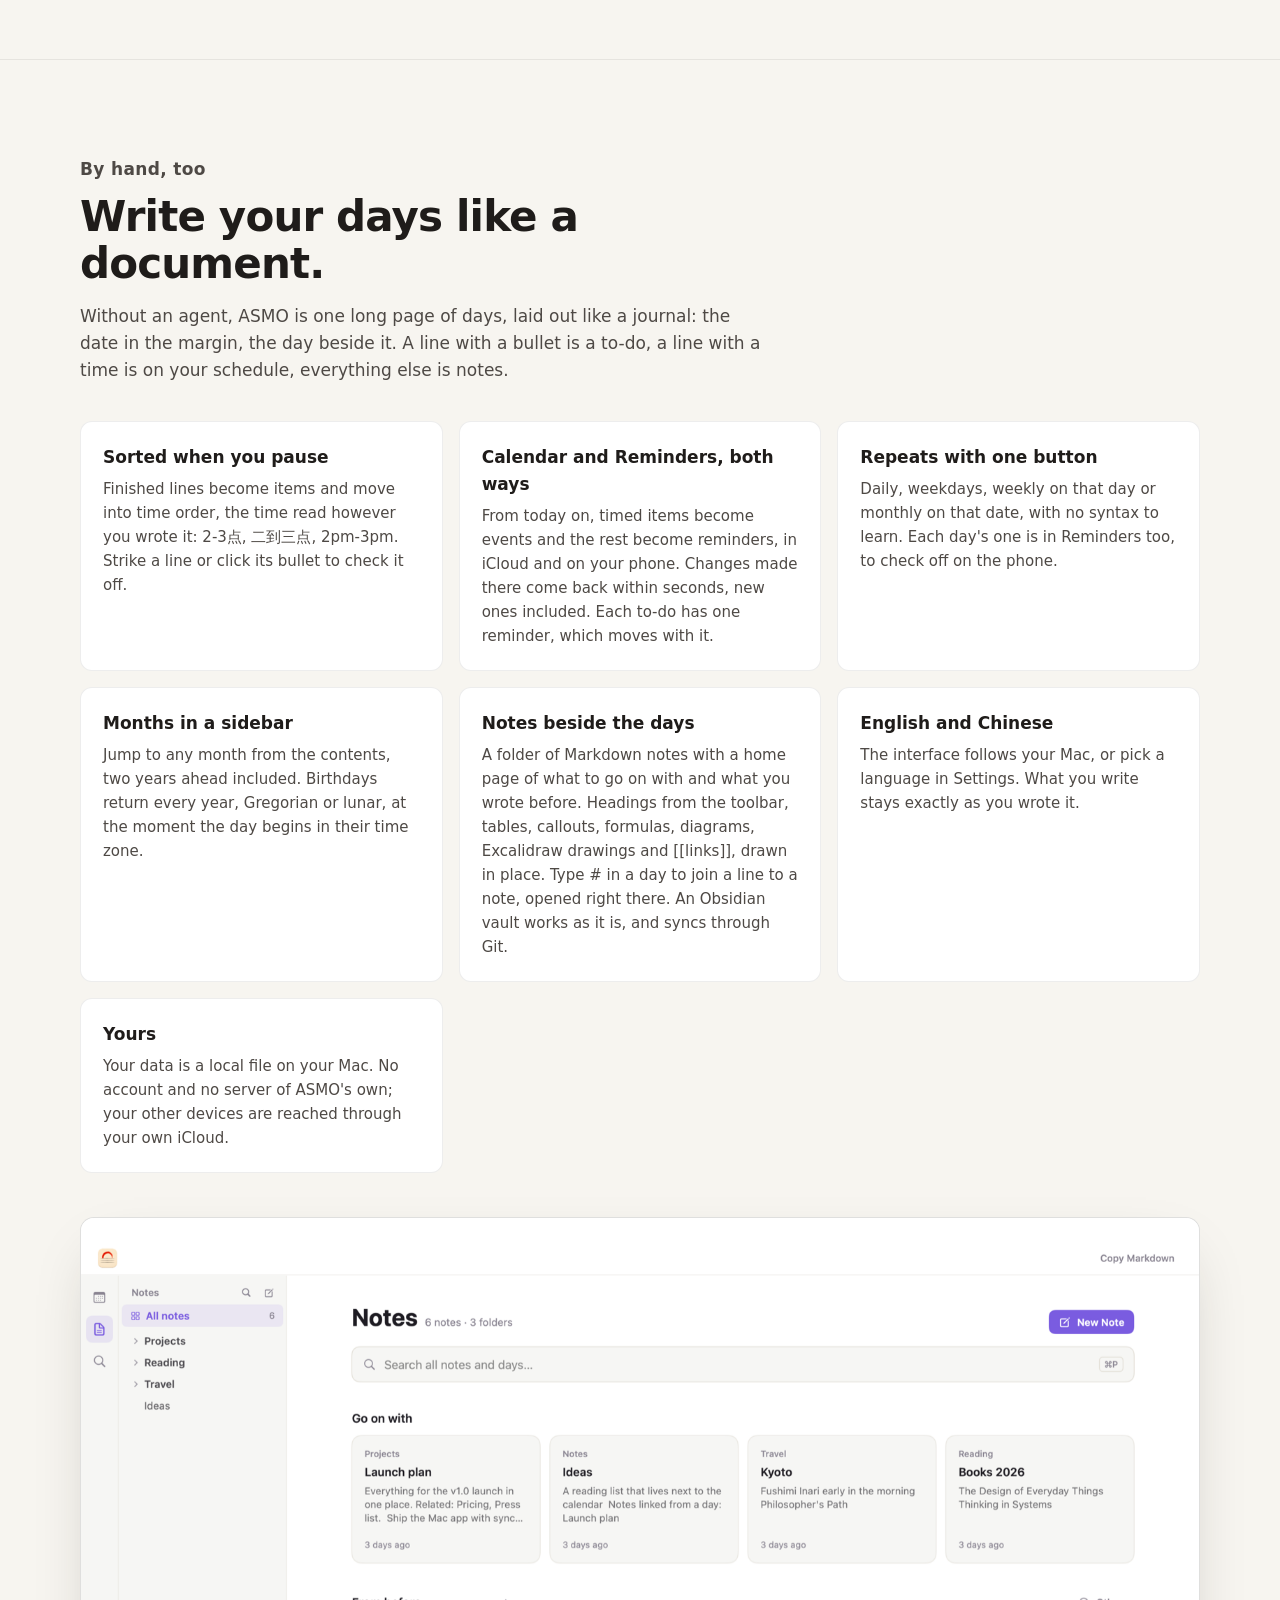
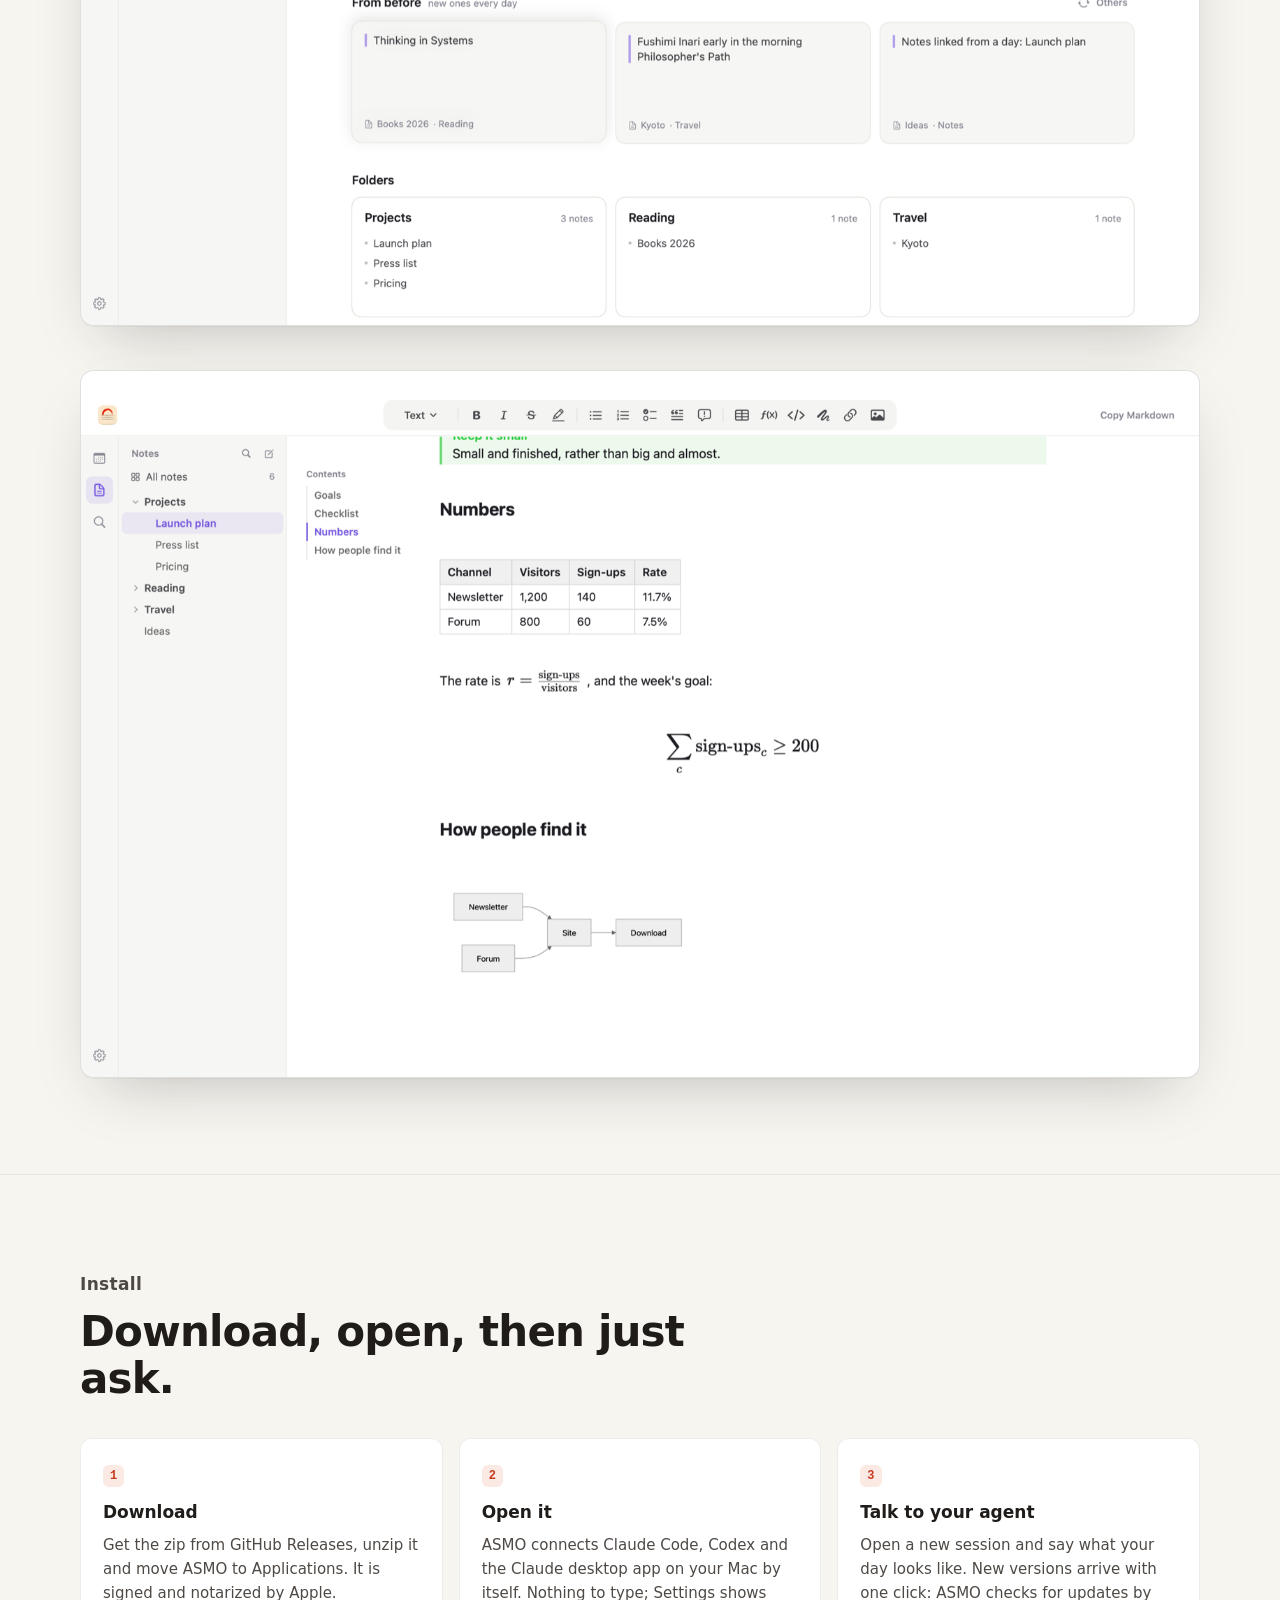
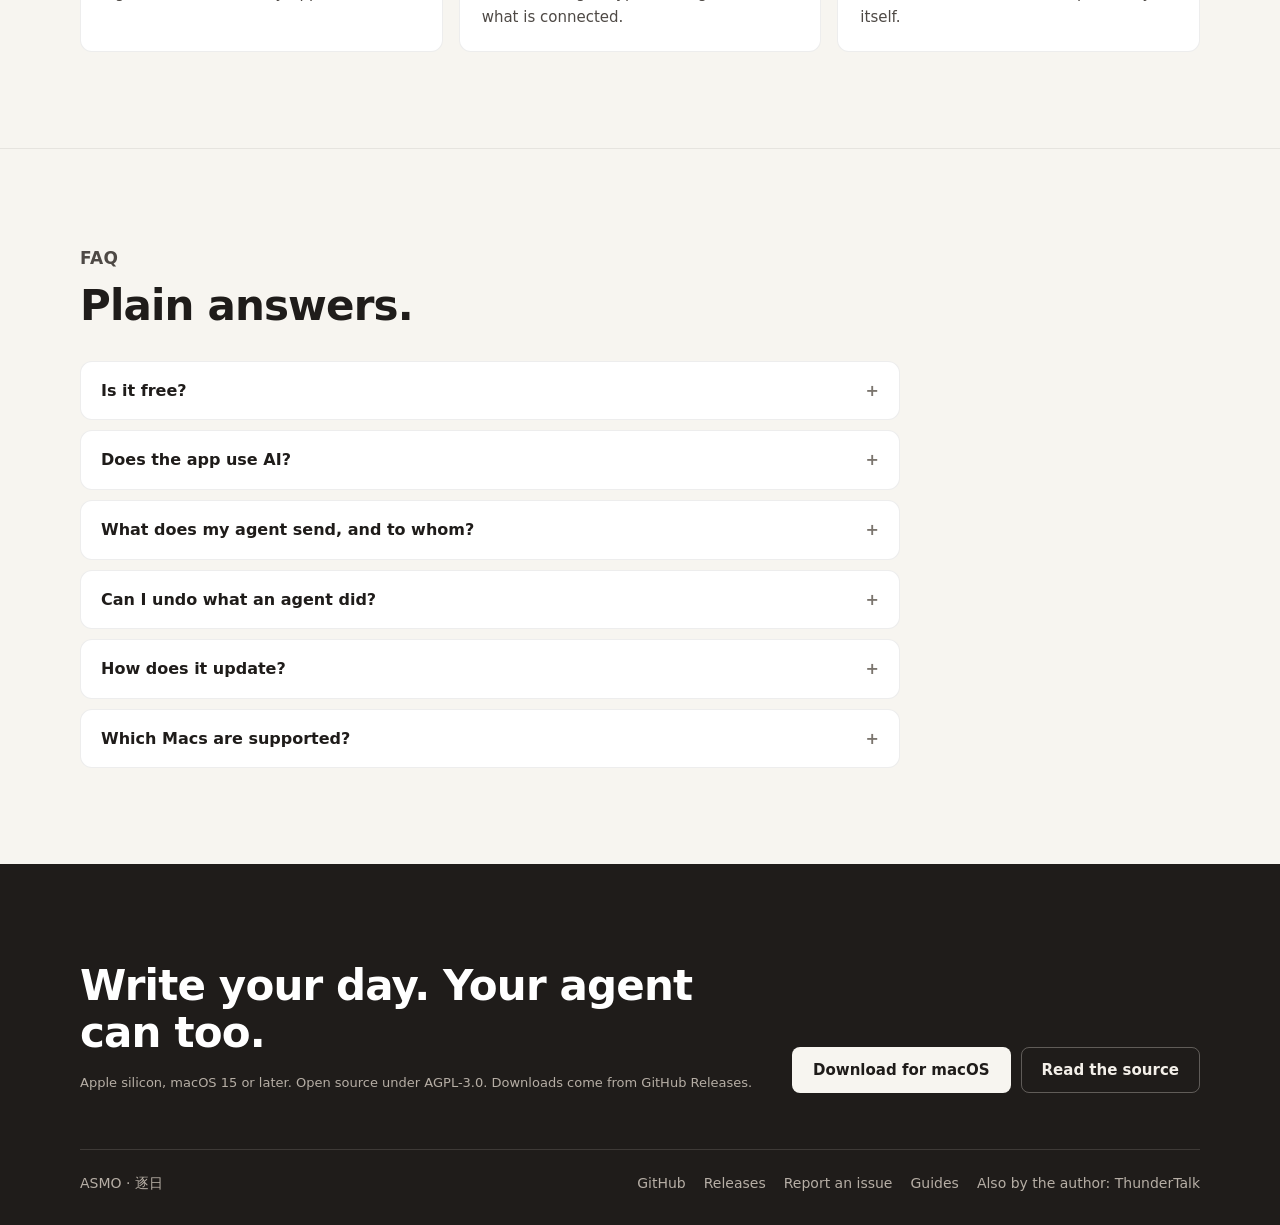
==== commit 2aa89cc9: "Colours from the icon: vermilion for times, today and the main action; warm paper and warm ink (the " ====
--- a/docs/index.html
+++ b/docs/index.html
@@ -50,13 +50,13 @@
       --bg: #F7F5F0;
       --card: #FFFFFF;
       --well: #EFECE5;
-      --ink: #1F1D24;
-      --t2: #4E4A55;
-      --t3: #7B7682;
-      --line-1: rgba(31,29,36,0.08);
-      --line-2: rgba(31,29,36,0.14);
-      --accent: #7A5CE0;
-      --accent-soft: #EEE8FC;
+      --ink: #1F1C1A;
+      --t2: #4E4945;
+      --t3: #7B756E;
+      --line-1: rgba(31,28,26,0.08);
+      --line-2: rgba(31,28,26,0.14);
+      --accent: #C63C1F;
+      --accent-soft: #FBE9E3;
       --sans: -apple-system, BlinkMacSystemFont, "SF Pro Text", "Helvetica Neue", "PingFang SC", "Segoe UI", system-ui, sans-serif;
       --serif: Charter, "Iowan Old Style", Georgia, "Songti SC", "STSong", serif;
       --mono: "SF Mono", ui-monospace, Menlo, Consolas, monospace;
@@ -79,9 +79,9 @@
       border-radius: 8px; border: 1px solid transparent; font: 600 15px/1 var(--sans); text-decoration: none; white-space: nowrap; }
     .btn-sm { height: 34px; padding: 0 14px; font-size: 13px; border-radius: 7px; }
     .btn-ink { background: var(--ink); color: #fff; }
-    .btn-ink:hover { background: #33303b; }
+    .btn-ink:hover { background: #33302d; }
     .btn-line { background: var(--card); border-color: var(--line-2); }
-    .btn-line:hover { border-color: rgba(31,29,36,0.3); }
+    .btn-line:hover { border-color: rgba(31,28,26,0.3); }
 
     .nav { position: sticky; top: 0; z-index: 20; background: rgba(247,245,240,0.86); backdrop-filter: saturate(1.4) blur(12px);
       -webkit-backdrop-filter: saturate(1.4) blur(12px); border-bottom: 1px solid var(--line-1); }
@@ -113,7 +113,7 @@
     .fine { font-size: 13px; color: var(--t3); }
     @media (max-width: 820px) { .hero-row { grid-template-columns: 1fr; gap: 24px; } }
     .shot { margin-top: 44px; border-radius: 14px; overflow: hidden; border: 1px solid var(--line-2);
-      box-shadow: 0 1px 0 rgba(31,29,36,0.04), 0 24px 60px -24px rgba(31,29,36,0.28); background: var(--card); }
+      box-shadow: 0 1px 0 rgba(31,28,26,0.04), 0 24px 60px -24px rgba(31,28,26,0.28); background: var(--card); }
     figcaption { font-size: 13px; color: var(--t3); margin-top: 12px; }
 
     .sec { padding: clamp(56px, 8vw, 96px) 0; border-top: 1px solid var(--line-1); }
@@ -127,9 +127,9 @@
     .card h3 { font-size: 17px; margin-bottom: 6px; }
     .card p { color: var(--t2); font-size: 15px; }
     .step { font: 600 12px/1 var(--mono); color: var(--accent); background: var(--accent-soft); border-radius: 6px; padding: 5px 7px; display: inline-block; margin-bottom: 12px; }
-    pre { background: #22202a; color: #EDEAF5; border-radius: 12px; padding: 18px 20px; overflow-x: auto; font: 13.5px/1.65 var(--mono); margin-top: 18px; }
-    pre .c { color: #9A94AB; }
-    pre .k { color: #C4B4FF; }
+    pre { background: #22201e; color: #EEE9E3; border-radius: 12px; padding: 18px 20px; overflow-x: auto; font: 13.5px/1.65 var(--mono); margin-top: 18px; }
+    pre .c { color: #9C948B; }
+    pre .k { color: #F2876A; }
     .split { display: grid; grid-template-columns: 1fr 1.1fr; gap: 40px; align-items: center; margin-top: 36px; }
     @media (max-width: 900px) { .split { grid-template-columns: 1fr; } }
     .list { list-style: none; display: grid; gap: 12px; }
@@ -146,14 +146,14 @@
     details p { color: var(--t2); margin-top: 10px; }
     .faq { margin-top: 32px; max-width: 820px; }
 
-    .close { background: var(--ink); color: #F4F0F6; padding: clamp(56px, 8vw, 88px) 0 32px; }
+    .close { background: var(--ink); color: #F3EFE9; padding: clamp(56px, 8vw, 88px) 0 32px; }
     .close h2 { color: #fff; }
-    .close .fine { color: #B8B2C4; }
+    .close .fine { color: #B6AEA5; }
     .close .btn-ink { background: #F7F5F0; color: var(--ink); }
-    .close .btn-line { background: transparent; color: #F4F0F6; border-color: rgba(244,240,246,0.3); }
+    .close .btn-line { background: transparent; color: #F3EFE9; border-color: rgba(243,239,233,0.3); }
     .close-row { display: flex; justify-content: space-between; align-items: flex-end; gap: 28px; flex-wrap: wrap; }
     .foot { display: flex; justify-content: space-between; gap: 20px; flex-wrap: wrap; margin-top: 56px; padding-top: 22px;
-      border-top: 1px solid rgba(244,240,246,0.14); font-size: 14px; color: #B8B2C4; }
+      border-top: 1px solid rgba(243,239,233,0.14); font-size: 14px; color: #B6AEA5; }
     .foot nav { display: flex; gap: 18px; flex-wrap: wrap; }
     .foot a { text-decoration: none; }
     .foot a:hover { color: #fff; }
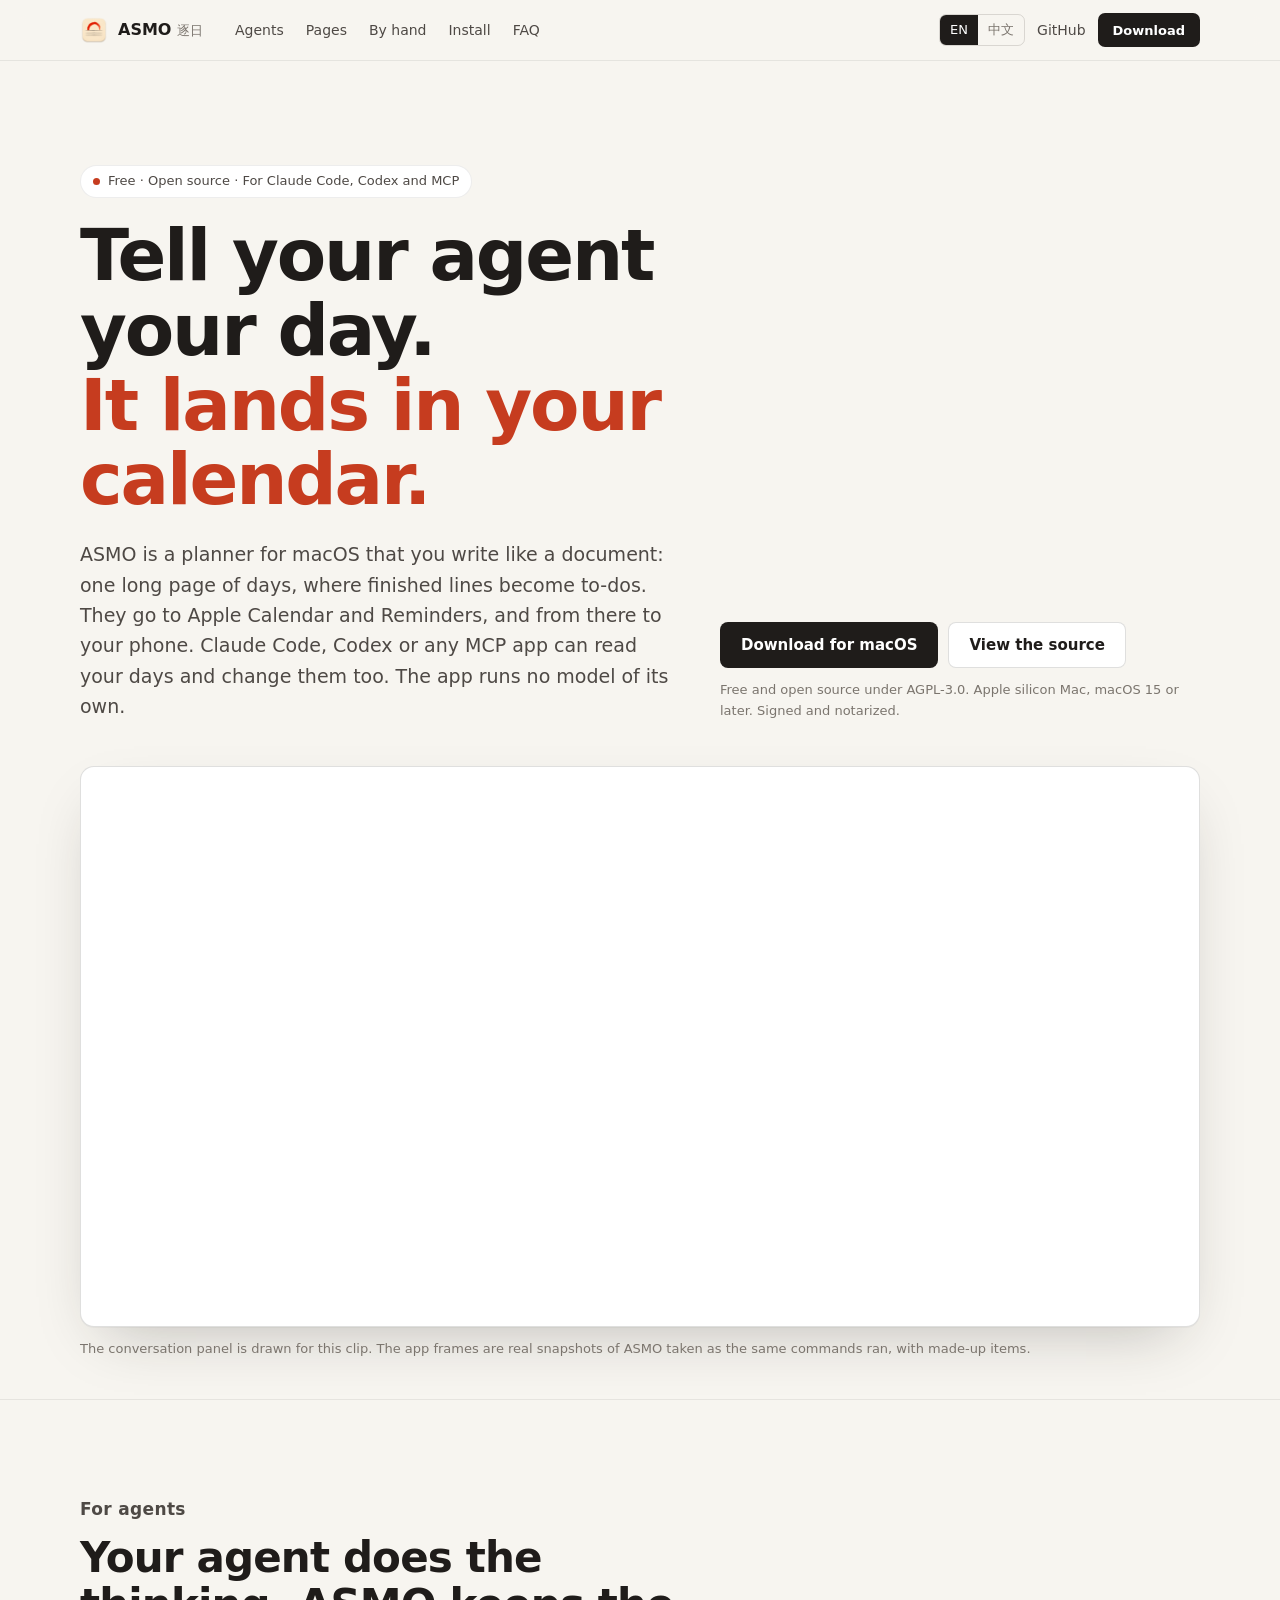
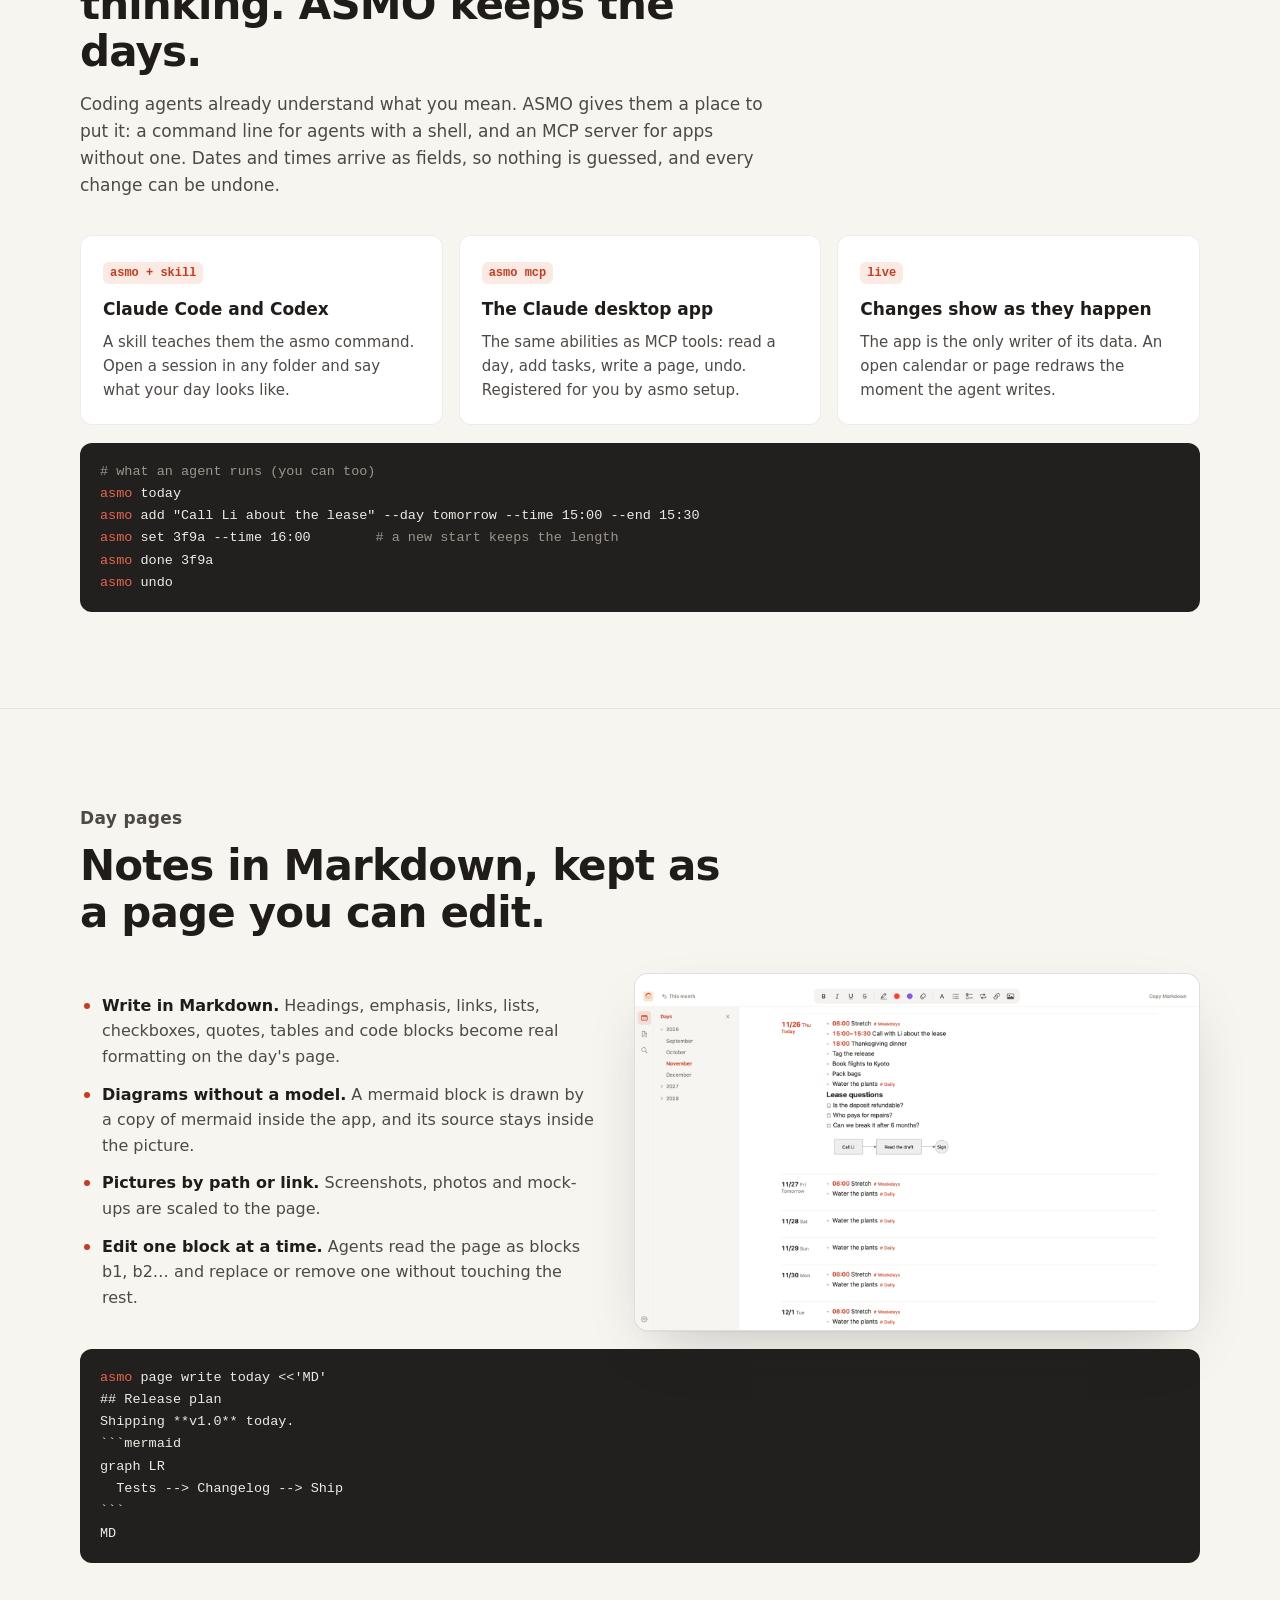
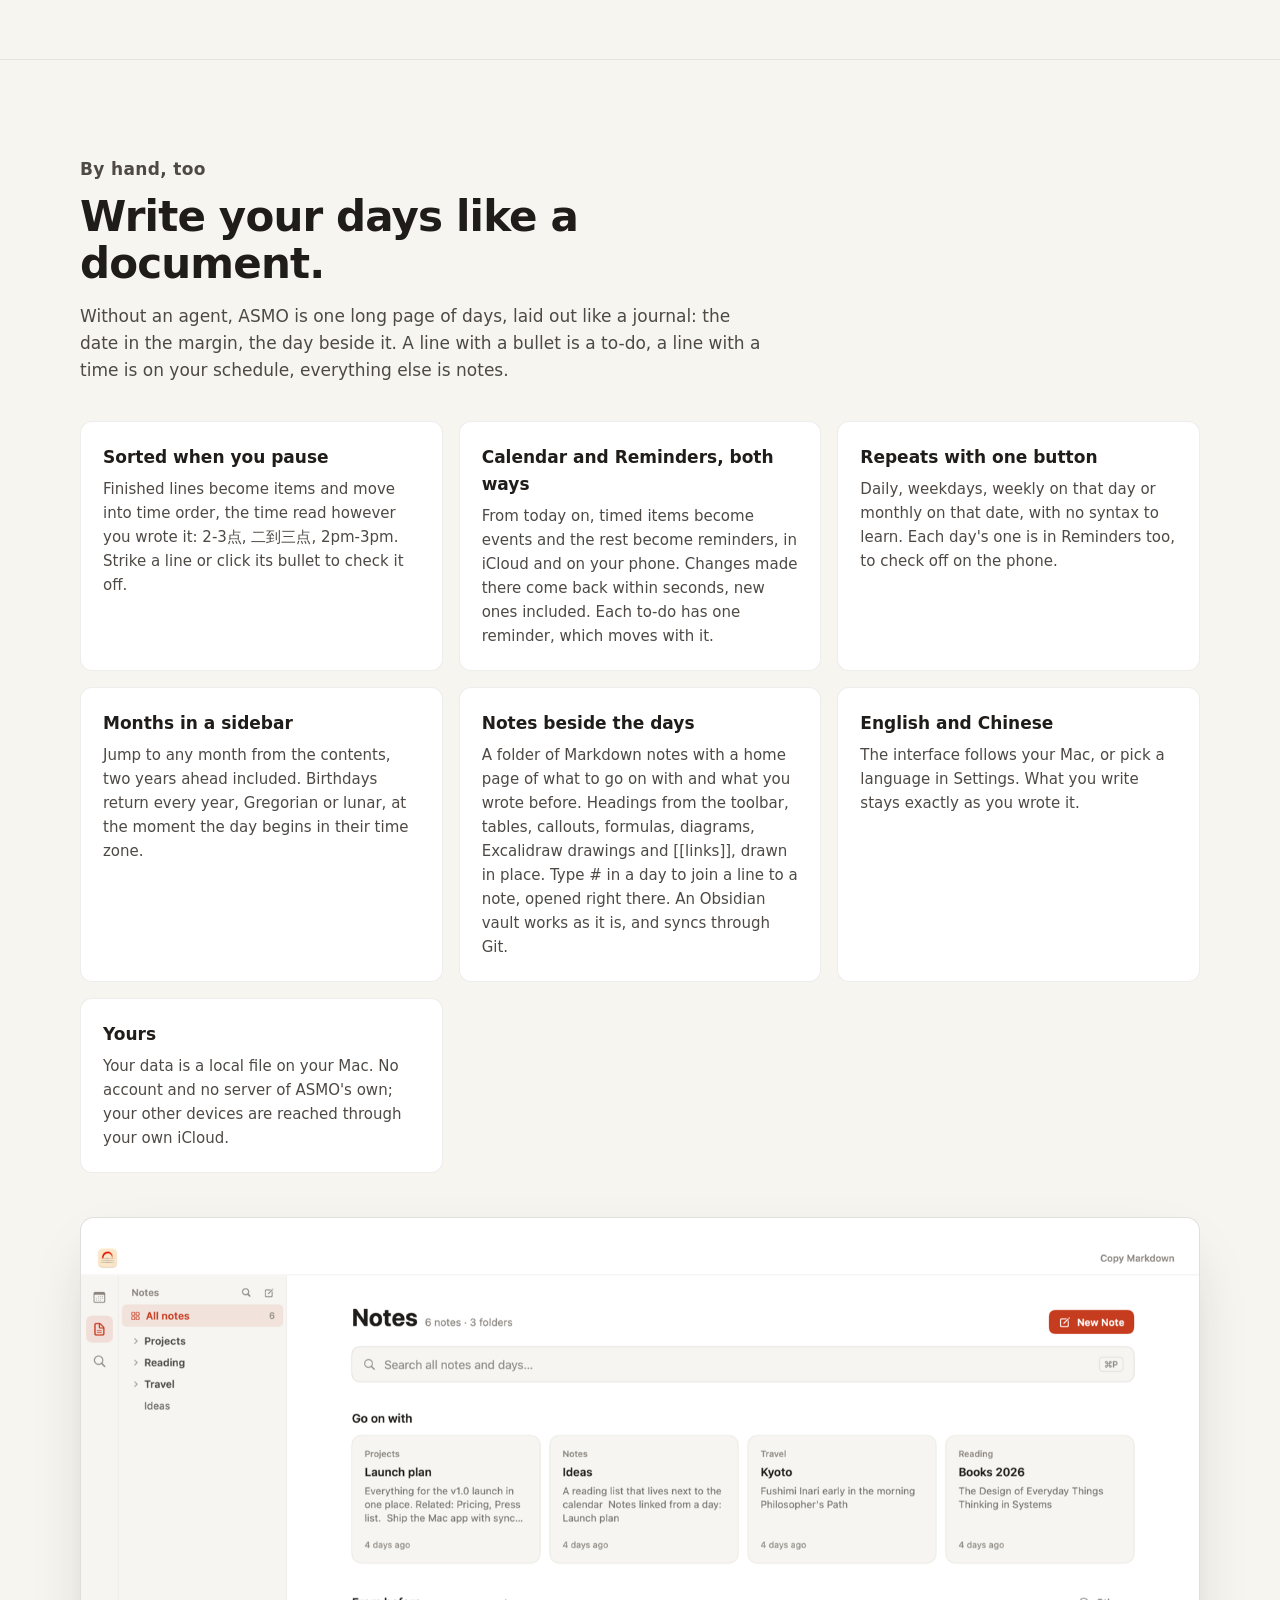
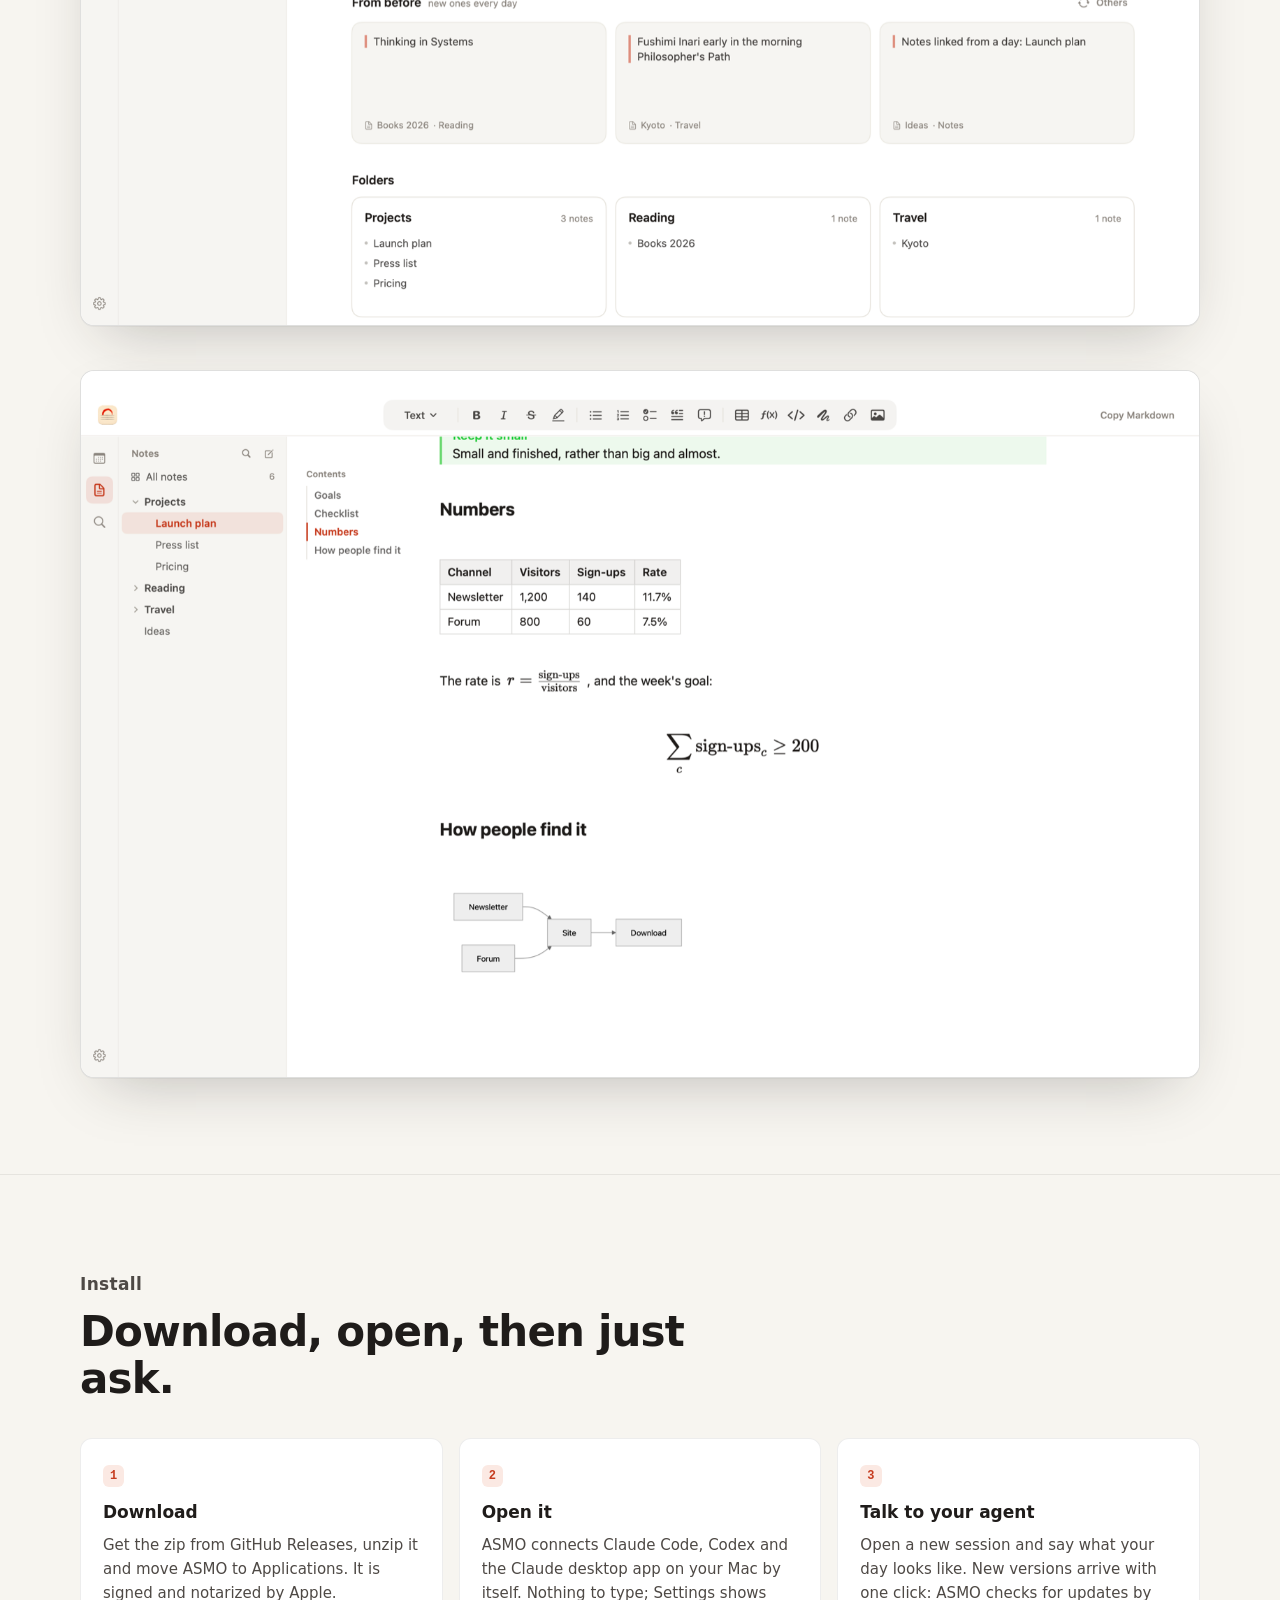
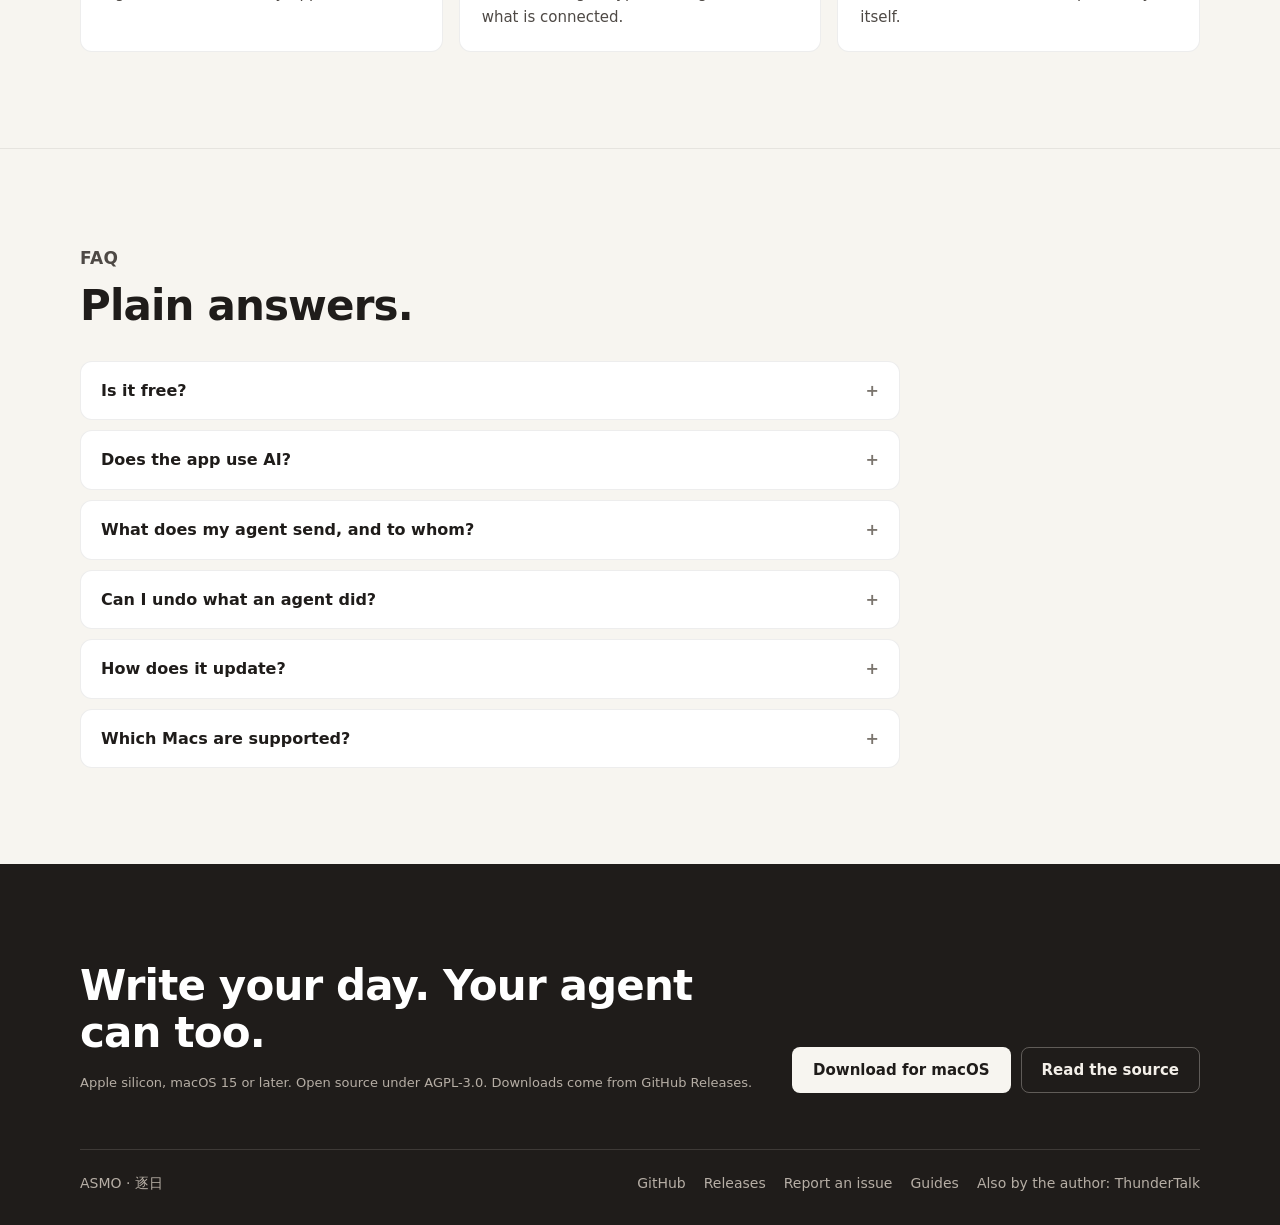
==== commit 1d9d4b18: "Version 2.8.2: a bar over pictures, diagrams, formulas and tables (view large, copy, edit the source" ====
--- a/docs/index.html
+++ b/docs/index.html
@@ -129,7 +129,7 @@
     .step { font: 600 12px/1 var(--mono); color: var(--accent); background: var(--accent-soft); border-radius: 6px; padding: 5px 7px; display: inline-block; margin-bottom: 12px; }
     pre { background: #22201e; color: #EEE9E3; border-radius: 12px; padding: 18px 20px; overflow-x: auto; font: 13.5px/1.65 var(--mono); margin-top: 18px; }
     pre .c { color: #9C948B; }
-    pre .k { color: #F2876A; }
+    pre .k { color: #E5654A; }
     .split { display: grid; grid-template-columns: 1fr 1.1fr; gap: 40px; align-items: center; margin-top: 36px; }
     @media (max-width: 900px) { .split { grid-template-columns: 1fr; } }
     .list { list-style: none; display: grid; gap: 12px; }
